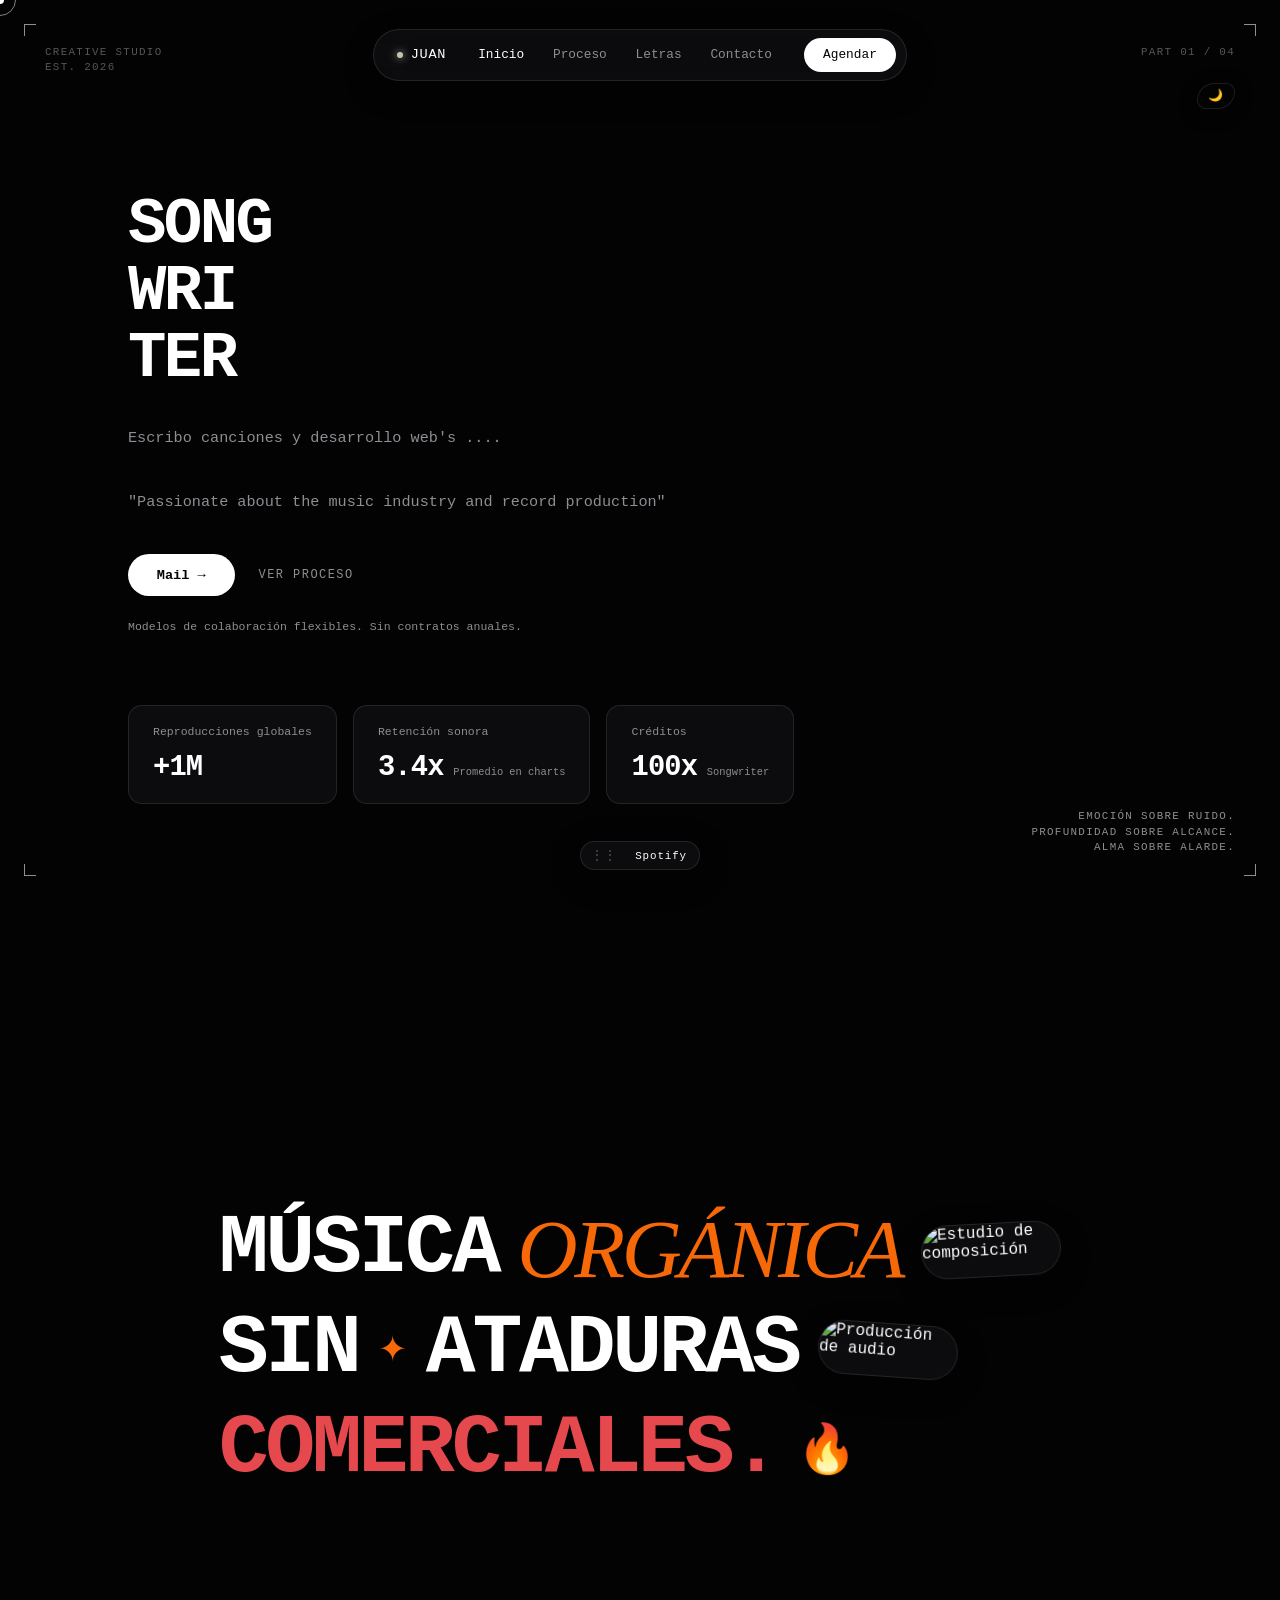
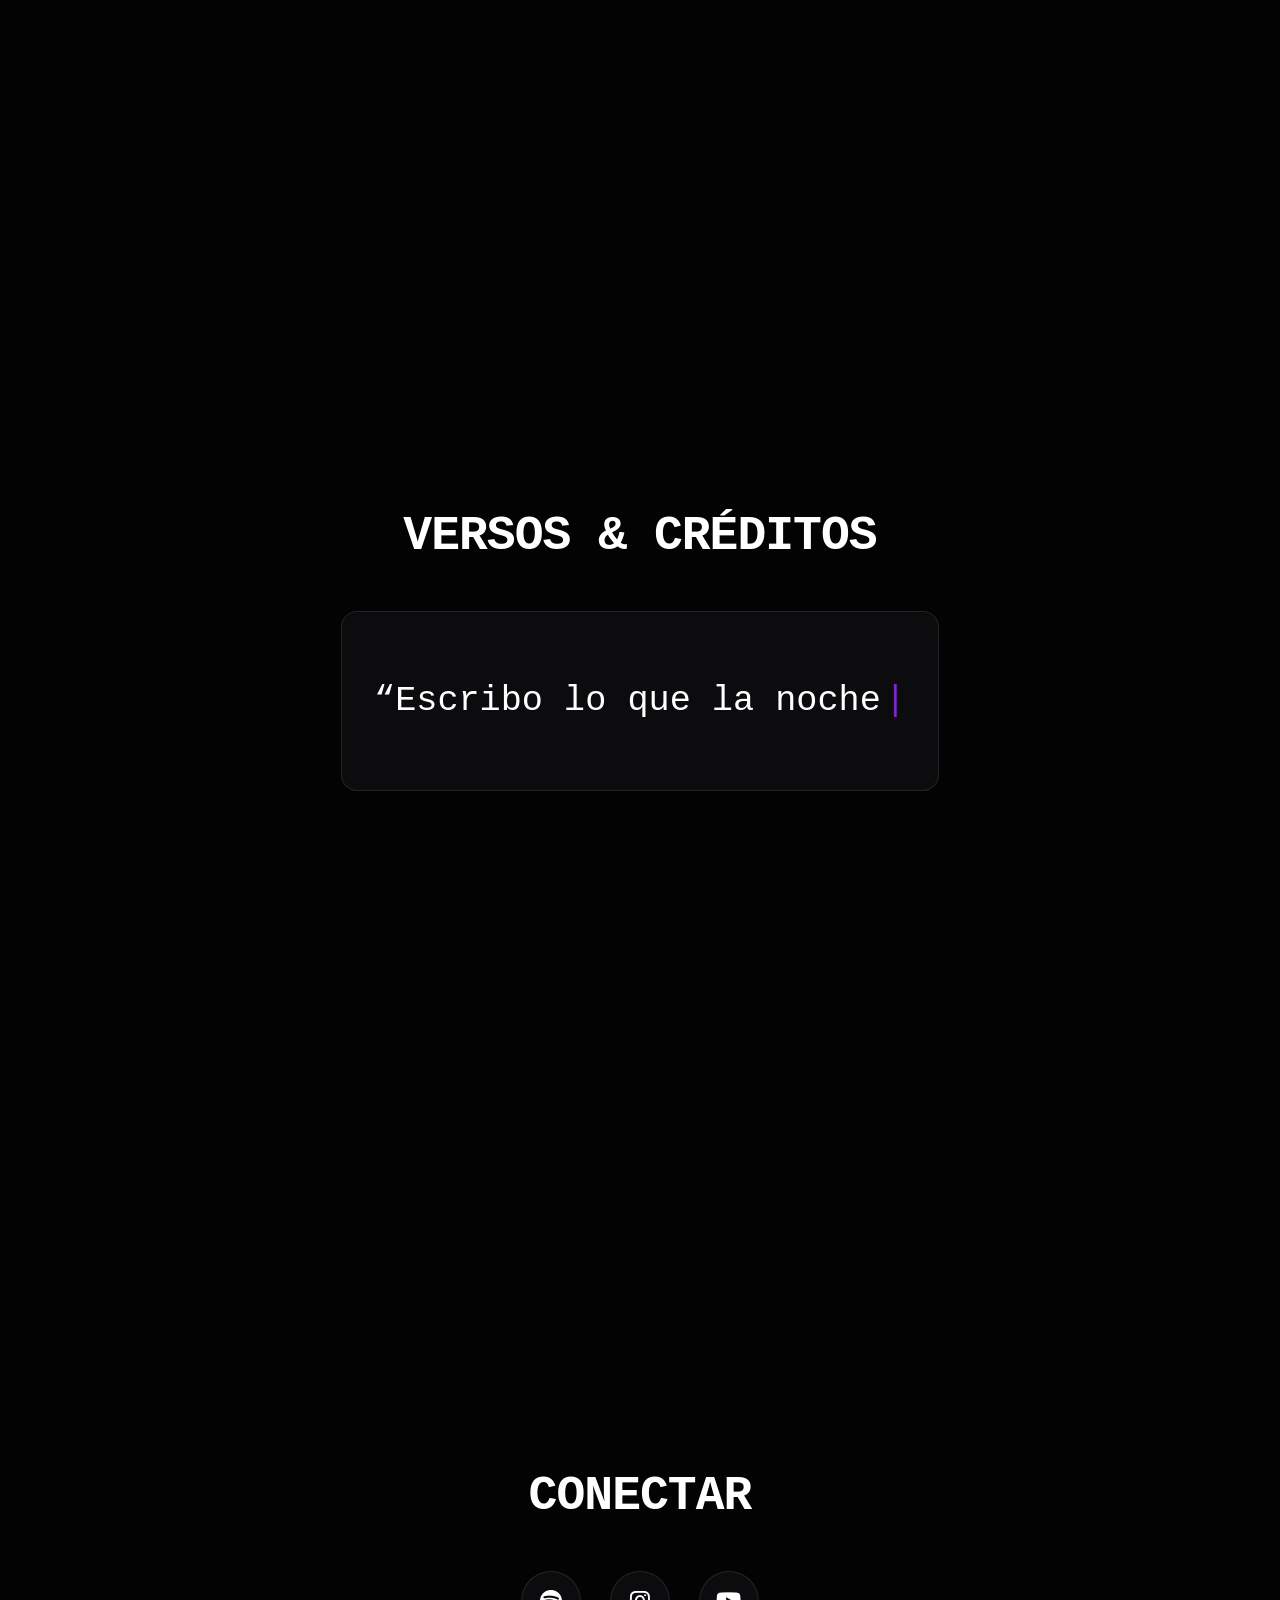
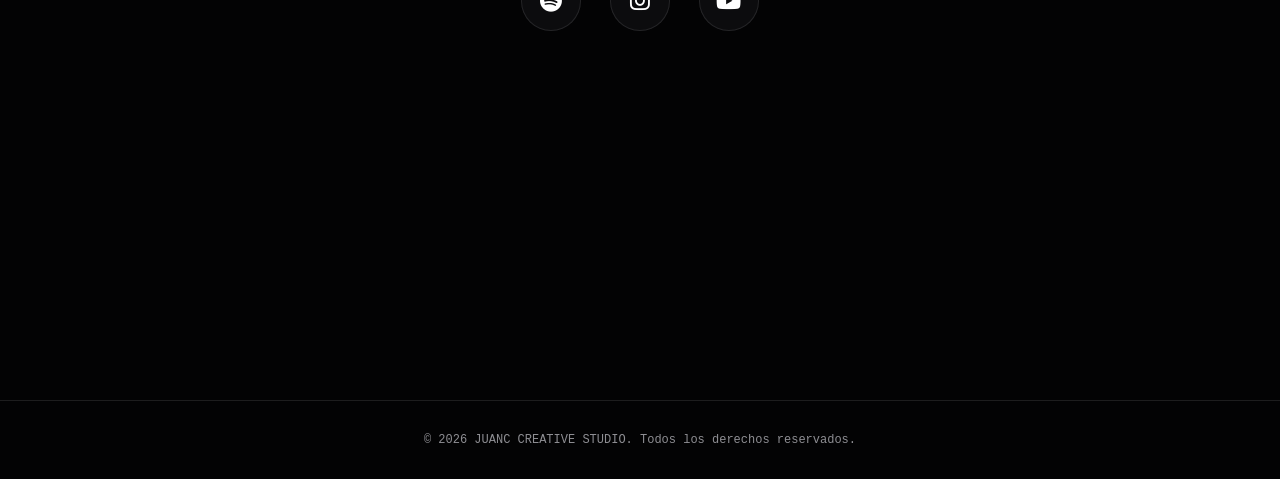
==== index.html @ a3fd4a05 ".." ====
<!DOCTYPE html>
<html lang="es">
<head>
    <meta charset="UTF-8">
    <meta name="viewport" content="width=device-width, initial-scale=1.0">
    <title>Juan | Songwriter Studio</title>
    <!-- CDN Font Awesome 6 -->
    <link rel="stylesheet" href="https://cdnjs.cloudflare.com/ajax/libs/font-awesome/6.5.1/css/all.min.css">
    <link rel="stylesheet" href="styles.css">
</head>
<body class="dark-theme">

    <!-- Background Video Flotante a la Derecha -->
    <div class="video-container">
        <video autoplay loop muted playsinline aria-hidden="true" id="bg-video">
            <source src="https://d8j0ntlcm91z4.cloudfront.net/user_38xzZboKViGWJOttwIXH07lWA1P/hf_20260801_001207_ec20d138-aa45-4b2b-ab8c-bdc71607f240.mp4" type="video/mp4">
        </video>
    </div>

    <!-- Marcos / Esquinas Tácticas UI -->
    <div class="ui-corner corner-top-left"></div>
    <div class="ui-corner corner-top-right"></div>
    <div class="ui-corner corner-bottom-left"></div>
    <div class="ui-corner corner-bottom-right"></div>

    <!-- Microtextos Extremos -->
    <div class="corner-text text-top-left">
        CREATIVE STUDIO<br>
        EST. 2026
    </div>
    <div class="corner-text text-top-right">
        PART 01 / 04
    </div>

    <!-- Cursor Personalizado -->
    <div class="custom-cursor" id="cursor"></div>
    <div class="custom-cursor-follower" id="cursor-follower"></div>

    <!-- Header Floating Navbar (Integra el botón Light/Night integrado discretamente) -->
    <!-- Botón Light/Night Posicionado sin tapar textos -->
    <button id="theme-toggle" class="floating-theme-btn" aria-label="Cambiar tema">
        <span class="theme-icon">🌙</span>
    </button>

    <!-- Header Floating Navbar -->
    <header class="navbar-wrapper">
        <nav class="navbar">
            <a href="#hero" class="nav-brand">
                <span class="status-dot"></span>
                <span class="brand-name">JUAN</span>
            </a>

            <div class="nav-links" id="nav-links">
                <a href="#hero" class="nav-link active">Inicio</a>
                <a href="#proceso" class="nav-link">Proceso</a>
                <a href="#letras" class="nav-link">Letras</a>
                <a href="#contacto" class="nav-link">Contacto</a>
            </div>

            <div class="nav-actions">
                <a href="https://www.instagram.com/@juancc.u" class="btn-primary-pill">Agendar</a>
                
                <button class="hamburger" id="hamburger" aria-label="Abrir Menú">
                    <span></span>
                    <span></span>
                </button>
            </div>
        </nav>
    </header>

    <!-- Audio Ambiente Aleatorio -->
    <audio id="ambient-audio" preload="none"></audio>

    <main class="content-wrapper">
        
        <!-- 1. HERO SECTION (INICIO) -->
        <section id="hero" class="section hero-section">
            <div class="hero-left-content">
                <h1 class="hero-title animate-on-scroll">
                    SONG<br>WRI<br>TER
                </h1>
                
                <p class="hero-subtitle animate-on-scroll">
                    Escribo canciones y desarrollo web's ....
                </p>
                <p class="hero-subtitle animate-on-scroll">
                
                    "Passionate about the music industry and record production"
                </p>

                <div class="hero-cta-group animate-on-scroll">
                    <a href="mailto:juan_nicoc@hotmail.com" class="btn-hero-primary">Mail →</a>
                    <a href="#proceso" class="btn-hero-secondary">VER PROCESO</a>
                </div>

                <span class="hero-footnote">Modelos de colaboración flexibles. Sin contratos anuales.</span>
            </div>

            <!-- Dashboard / Metric Cards -->
            <div class="bottom-metrics-bar animate-on-scroll">
                <div class="metric-card">
                    <span class="metric-label">Reproducciones globales</span>
                    <div class="metric-value-row">
                        <span class="metric-value">+1M</span>
                    </div>
                </div>

                <div class="metric-card">
                    <span class="metric-label">Retención sonora</span>
                    <div class="metric-value-row">
                        <span class="metric-value">3.4x</span>
                        <span class="metric-subtext">Promedio en charts</span>
                    </div>
                </div>

                <div class="metric-card">
                    <span class="metric-label">Créditos </span>
                    <div class="metric-value-row">
                        <span class="metric-value">100x</span>
                        <span class="metric-subtext">Songwriter</span>
                    </div>
                </div>
            </div>
        </section>

       <!-- SECCIÓN PROCESO CREATIVO 3D DE ALTO IMPACTO -->
        <section id="proceso" class="section process-editorial-section">
            <div class="container">
                <div class="editorial-wrapper">
                    
                    <!-- Línea 1 -->
                    <div class="editorial-line animate-on-scroll">
                        <span class="edit-text dark">Música</span>
                        <span class="edit-text italic accent">orgánica</span>
                        <div class="pill-badge img-pill-1">
                            <img src="https://images.unsplash.com/photo-1583738510073-e29e1753036c?q=80&w=1170&auto=format&fit=crop&ixlib=rb-4.1.0&ixid=M3wxMjA3fDB8MHxwaG90by1wYWdlfHx8fGVufDB8fHx8fA%3D%3D" alt="Estudio de composición" />
                        </div>
                    </div>

                    <!-- Línea 2 -->
                    <div class="editorial-line animate-on-scroll">
                        <span class="edit-text dark">sin</span>
                        <span class="edit-icon">✦</span>
                        <span class="edit-text dark">ataduras</span>
                        <div class="pill-badge img-pill-2">
                            <img src="https://images.unsplash.com/photo-1525362081669-2b476bb628c3?q=80&w=687&auto=format&fit=crop&ixlib=rb-4.1.0&ixid=M3wxMjA3fDB8MHxwaG90by1wYWdlfHx8fGVufDB8fHx8fA%3D%3D" alt="Producción de audio" />
                        </div>
                    </div>

                    <!-- Línea 3 -->
                    <div class="editorial-line animate-on-scroll">
                        <span class="edit-text muted">comerciales.</span>
                        <span class="edit-emoji">🔥</span>
                    </div>

                </div>
            </div>
        </section>

        <!-- 3. LETRAS & FRASES -->
        <section id="letras" class="section">
            <div class="container">
                <h2 class="section-title animate-on-scroll">Versos & Créditos</h2>
                <div class="typing-container animate-on-scroll">
                    <span class="typing-text" id="typing-text"></span>
                    <span class="cursor-blink">|</span>
                </div>
            </div>
        </section>

        <!-- 4. CONTACTO Y REDES SOCIALES (FONT AWESOME) -->
        <section id="contacto" class="section">
            <div class="container">
                <h2 class="section-title animate-on-scroll">Conectar</h2>
                <div class="social-links animate-on-scroll">
                    <!-- Spotify -->
                    <a href="https://open.spotify.com/user/juankz24?si=3075899adc7e4e14" target="_blank" rel="noopener" class="social-icon" aria-label="Spotify">
                        <i class="fa-brands fa-spotify"></i>
                    </a>

                    <!-- Instagram -->
                    <a href="https://www.instagram.com/juancc.u/" target="_blank" rel="noopener" class="social-icon" aria-label="Instagram">
                        <i class="fa-brands fa-instagram"></i>
                    </a>

                    <!-- YouTube -->
                    <a href="#" target="_blank" rel="noopener" class="social-icon" aria-label="YouTube">
                        <i class="fa-brands fa-youtube"></i>
                    </a>
                </div>
            </div>
        </section>

        <!-- Widget Flotante de Spotify -->
        <div class="spotify-floating-wrapper" id="spotify-widget">
            <button class="spotify-toggle-btn" id="spotify-toggle" aria-label="Abrir reproductor de Spotify">
                <span class="drag-handle" title="Arrastrar">⋮⋮</span>
                <svg class="spotify-icon" viewBox="0 0 24 24" fill="currentColor">
                    <path d="M12 0C5.373 0 0 5.373 0 12s5.373 12 12 12 12-5.373 12-12S18.627 0 12 0zm5.521 17.34c-.24.359-.66.48-1.021.24-2.82-1.74-6.36-2.101-10.561-1.141-.418.122-.779-.179-.899-.539-.12-.421.18-.78.54-.899 4.56-1.021 8.52-.6 11.64 1.32.42.18.48.66.301 1.019zm1.44-3.3c-.301.42-.841.6-1.262.3-3.239-1.98-8.159-2.58-11.939-1.38-.479.12-1.02-.12-1.14-.6-.12-.48.12-1.021.6-1.141 C9.6 9.9 15 10.561 18.72 12.84c.361.181.54.78.241 1.2zm.12-3.36C15.24 8.4 8.82 8.16 5.16 9.301c-.6.18-.1.2-1.02-.42-.84-.18-.6-.84-.42-1.02.6 4.26-1.32 11.28-1.08 15.6 1.5.42.24.6.84.3 1.2-.24.42-.84.6-1.2.3z"/>
                </svg>
                <span class="spotify-btn-text">Spotify</span>
            </button>

            <div class="spotify-card">
                <div class="spotify-card-header">
                    <!-- <span class="spotify-card-title">MY SELECTION</span> -->
                    <button class="spotify-close-btn" id="spotify-close" aria-label="Minimizar">✕</button>
                </div>
                <iframe 
                    data-testid="embed-iframe" 
                    style="border-radius:12px" 
                    src="https://open.spotify.com/embed/playlist/22cDn8Z4ClfBMBU1RwWfDn?utm_source=generator&si=44ccc80ef14b4570&theme=0" 
                    width="100%" 
                    height="152" 
                    frameBorder="0" 
                    allowfullscreen="" 
                    allow="autoplay; clipboard-write; encrypted-media; fullscreen; picture-in-picture" 
                    loading="lazy">
                </iframe>
            </div>
        </div>

        <!-- Microtexto Extremo Inferior -->
        <div class="corner-text text-bottom-right">
            EMOCIÓN SOBRE RUIDO.<br>
            PROFUNDIDAD SOBRE ALCANCE.<br>
            ALMA SOBRE ALARDE.
        </div>
    </main>

    <footer class="footer">
        <p>© 2026 JUANC CREATIVE STUDIO. Todos los derechos reservados.</p>
    </footer>

    <script src="script.js"></script>
</body>
</html>
---- styles.css ----
/* ==========================================================================
   VARIABLES Y TEMA BASE (DARK / LIGHT)
   ========================================================================== */
@font-face {
    font-family: "Geist Mono:SemiBold";
    font-style: normal;
    font-weight: 600;
    font-display: swap;
    src: url("https://static.figma.com/font/GeistMono_wght__1") format("woff2");
}

:root {
    --bg-color: #030304;
    --text-color: #ffffff;
    --text-muted: #8e8e93;
    --accent-neon: #7928ca;
    --glass-bg: rgba(18, 18, 20, 0.65);
    --glass-border: rgba(255, 255, 255, 0.1);
    --font-custom: "Geist Mono:SemiBold", monospace, sans-serif;
    --transition-speed: 0.35s;
}

body.light-theme {
    --bg-color: #f4f4f6;
    --text-color: #0d0d0e;
    --text-muted: #55555e;
    --accent-neon: #0070f3;
    --glass-bg: rgba(255, 255, 255, 0.75);
    --glass-border: rgba(0, 0, 0, 0.12);
}

* {
    margin: 0;
    padding: 0;
    box-sizing: border-box;
}

html {
    scroll-behavior: smooth;
}

body {
    background-color: var(--bg-color);
    color: var(--text-color);
    font-family: var(--font-custom);
    overflow-x: hidden;
    position: relative;
    transition: background-color var(--transition-speed) ease, color var(--transition-speed) ease;
}

/* ==========================================================================
   DESVANECIMIENTO DEL CONTENIDO AL HACER SCROLL (FADE EFFECT)
   ========================================================================== */
/* ==========================================================================
   1. MÁSCARA DE DESVANECIMIENTO SUPERIOR (EVITA SOLAPAMIENTO CON NAVBAR)
   ========================================================================== */
.content-wrapper {
    position: relative;
    z-index: 10;
    /* Crear una zona muerta transparente bajo el menú (primeros 110px) 
       y desvanecer progresivamente el texto hasta los 180px */
    mask-image: linear-gradient(
        to bottom, 
        transparent 0px, 
        transparent 100px, 
        rgba(0, 0, 0, 0.8) 150px, 
        black 200px
    );
    -webkit-mask-image: linear-gradient(
        to bottom, 
        transparent 0px, 
        transparent 100px, 
        rgba(0, 0, 0, 0.8) 150px, 
        black 200px
    );
}

/* Ajuste del Hero para dar aire inicial respecto a la Navbar */
.hero-section {
    padding-top: 14rem; /* Eleva el margen inicial */
    padding-bottom: 6rem;
}

/* Ajuste de Microtextos táctiles de la esquina para no estorbar el scroll */
.text-top-left, .text-top-right {
    opacity: 0.6;
    transition: opacity 0.3s ease;
}

/* ==========================================================================
   VIDEO BACKGROUND
   ========================================================================== */
.video-container {
    position: fixed;
    top: 0;
    right: 0;
    width: 55vw;
    height: 100vh;
    pointer-events: none;
    z-index: 1;
    overflow: hidden;
    mask-image: linear-gradient(to right, transparent 0%, black 35%);
    -webkit-mask-image: linear-gradient(to right, transparent 0%, black 35%);
    transition: opacity var(--transition-speed);
}

body.light-theme .video-container {
    opacity: 0.25;
}

#bg-video {
    width: 100%;
    height: 100%;
    object-fit: cover;
    opacity: 0.85;
}

/* ==========================================================================
   MARCOS Y ESQUINAS TÁCTICAS UI
   ========================================================================== */
.ui-corner {
    position: fixed;
    width: 12px;
    height: 12px;
    pointer-events: none;
    z-index: 100;
}

.corner-top-left { top: 24px; left: 24px; border-top: 1.5px solid var(--text-muted); border-left: 1.5px solid var(--text-muted); }
.corner-top-right { top: 24px; right: 24px; border-top: 1.5px solid var(--text-muted); border-right: 1.5px solid var(--text-muted); }
.corner-bottom-left { bottom: 24px; left: 24px; border-bottom: 1.5px solid var(--text-muted); border-left: 1.5px solid var(--text-muted); }
.corner-bottom-right { bottom: 24px; right: 24px; border-bottom: 1.5px solid var(--text-muted); border-right: 1.5px solid var(--text-muted); }

.corner-text {
    position: fixed;
    font-size: 0.68rem;
    letter-spacing: 0.12em;
    color: var(--text-muted);
    text-transform: uppercase;
    z-index: 90;
    line-height: 1.4;
    pointer-events: none;
}

.text-top-left { top: 45px; left: 45px; }
.text-top-right { top: 45px; right: 45px; }
.text-bottom-right { bottom: 45px; right: 45px; text-align: right; }

/* ==========================================================================
   CURSOR PERSONALIZADO
   ========================================================================== */
.custom-cursor {
    width: 8px;
    height: 8px;
    background: var(--text-color);
    border-radius: 50%;
    position: fixed;
    top: 0; left: 0;
    pointer-events: none;
    z-index: 9999;
    transform: translate(-50%, -50%);
}

.custom-cursor-follower {
    width: 32px;
    height: 32px;
    border: 1px solid var(--text-color);
    opacity: 0.5;
    border-radius: 50%;
    position: fixed;
    top: 0; left: 0;
    pointer-events: none;
    z-index: 9998;
    transform: translate(-50%, -50%);
    transition: transform 0.1s ease-out;
}

/* ==========================================================================
   NAVBAR & DISCRETO BOTÓN LIGHT/NIGHT
   ========================================================================== */
.navbar-wrapper {
    position: fixed;
    top: 1.8rem;
    left: 0;
    width: 100%;
    display: flex;
    justify-content: center;
    z-index: 1000;
}

.navbar {
    display: flex;
    align-items: center;
    gap: 2rem;
    padding: 0.5rem 0.6rem 0.5rem 1.4rem;
    background: var(--glass-bg);
    backdrop-filter: blur(20px);
    -webkit-backdrop-filter: blur(20px);
    border: 1px solid var(--glass-border);
    border-radius: 100px;
    box-shadow: 0 10px 30px rgba(0, 0, 0, 0.25);
}

.nav-brand {
    display: flex;
    align-items: center;
    gap: 0.5rem;
    text-decoration: none;
    color: var(--text-color);
    font-size: 0.85rem;
    letter-spacing: 0.05em;
}

.status-dot {
    width: 6px;
    height: 6px;
    background-color: #c6c3b2;
    border-radius: 50%;
    box-shadow: 0 0 8px #c6c3b2;
}

.nav-links {
    display: flex;
    gap: 1.8rem;
}

.nav-link {
    color: var(--text-muted);
    text-decoration: none;
    font-size: 0.8rem;
    transition: color 0.3s ease;
}

.nav-link:hover, .nav-link.active {
    color: var(--text-color);
}

.nav-actions {
    display: flex;
    align-items: center;
    gap: 0.8rem;
}

/* Botón Light/Night minimalista en la Navbar */
/* ==========================================================================
   BOTÓN LIGHT/NIGHT ELEGANTE, DISCRETO Y POSICIONADO
   ========================================================================== */
.floating-theme-btn {
    position: fixed;
    top: 5.2rem; /* Se ubica holgadamente por debajo de los textos táctiles superiores */
    right: 2.8rem;
    z-index: 1001;
    display: inline-flex;
    align-items: center;
    gap: 8px;
    padding: 6px 10px;
    background: #030304;
    border: 1px solid var(--glass-border);
    backdrop-filter: blur(20px);
    -webkit-backdrop-filter: blur(20px);
    border-radius: 100px 50px;
    color: var(--text-muted);
    font-family: var(--font-custom);
    font-size: 0.68rem;
    letter-spacing: 0.1em;
    text-transform: uppercase;
    cursor: pointer;
    box-shadow: 0 4px 20px rgba(0, 0, 0, 0.25);
    transition: all 0.35s cubic-bezier(0.16, 1, 0.3, 1);
    user-select: none;
}

.floating-theme-btn .theme-icon {
    font-size: 0.75rem;
    line-height: 1;
    transition: transform 0.4s ease;
}

.floating-theme-btn .theme-label {
    font-weight: 600;
    opacity: 0.85;
}

.floating-theme-btn:hover {
    color: var(--text-color);
    border-color: rgba(9, 9, 9, 0.3);
    box-shadow: 0 8px 25px rgba(0, 0, 0, 0.4), 0 0 15px rgba(0, 0, 0, 0.05);
    transform: translateY(-2px);
}

.floating-theme-btn:hover .theme-icon {
    transform: rotate(15deg) scale(1.1);
}

/* Adaptación para Tema Claro */
body.light-theme .floating-theme-btn {
    box-shadow: 0 4px 20px rgba(0, 0, 0, 0.08);
}

body.light-theme .floating-theme-btn:hover {
    border-color: rgba(0, 0, 0, 0.25);
    box-shadow: 0 8px 25px rgba(0, 0, 0, 0.12);
}

/* Ajuste Responsivo */
@media (max-width: 992px) {
    .floating-theme-btn {
        top: 4.8rem;
        right: 1.5rem;
        padding: 5px 10px;
    }
}

/* Ajuste Responsive para pantallas pequeñas */
@media (max-width: 992px) {
    .floating-theme-btn {
        top: 1.5rem;
        right: 1.5rem;
    }
}

.btn-primary-pill {
    background-color: var(--text-color);
    color: var(--bg-color);
    text-decoration: none;
    padding: 0.6rem 1.2rem;
    border-radius: 100px;
    font-size: 0.8rem;
    transition: transform 0.2s ease, opacity 0.2s ease;
}

.btn-primary-pill:hover {
    opacity: 0.9;
    transform: translateY(-1px);
}

.hamburger {
    display: none;
    flex-direction: column;
    gap: 5px;
    background: none;
    border: none;
    cursor: pointer;
}

.hamburger span {
    width: 20px;
    height: 2px;
    background-color: var(--text-color);
}

/* ==========================================================================
   SECCIONES GENERALES
   ========================================================================== */
.container {
    max-width: 1000px;
    margin: 0 auto;
    padding: 0 2rem;
}

.section {
    min-height: 100vh;
    padding: 8rem 0;
    display: flex;
    flex-direction: column;
    justify-content: center;
    position: relative;
}

.section-title {
    font-size: clamp(2rem, 4vw, 3rem);
    text-transform: uppercase;
    margin-bottom: 3rem;
    text-align: center;
    letter-spacing: -0.02em;
}

/* ==========================================================================
   HERO SECTION
   ========================================================================== */
.hero-section {
    padding: 12rem 4rem 6rem 8rem;
    justify-content: space-between;
}

.hero-left-content {
    max-width: 620px;
}

.hero-title {
    font-size: clamp(2.8rem, 5vw, 4.5rem);
    line-height: 1.05;
    font-weight: 600;
    letter-spacing: -0.04em;
    margin-bottom: 2rem;
    text-transform: uppercase;
}

.hero-subtitle {
    font-size: 0.95rem;
    color: var(--text-muted);
    line-height: 1.6;
    margin-bottom: 2.5rem;
}

.hero-cta-group {
    display: flex;
    align-items: center;
    gap: 1.5rem;
    margin-bottom: 1.5rem;
}

.btn-hero-primary {
    background: var(--text-color);
    color: var(--bg-color);
    padding: 0.85rem 1.8rem;
    border-radius: 100px;
    text-decoration: none;
    font-size: 0.85rem;
    font-weight: 600;
    transition: all 0.3s ease;
}

.btn-hero-secondary {
    color: var(--text-muted);
    text-decoration: none;
    font-size: 0.75rem;
    letter-spacing: 0.12em;
    transition: color 0.3s ease;
}

.btn-hero-secondary:hover { color: var(--text-color); }

.hero-footnote {
    display: block;
    font-size: 0.72rem;
    color: var(--text-muted);
}

.bottom-metrics-bar {
    display: flex;
    gap: 1rem;
    margin-top: 3rem;
}

.metric-card {
    background: var(--glass-bg);
    border: 1px solid var(--glass-border);
    backdrop-filter: blur(12px);
    border-radius: 14px;
    padding: 1.2rem 1.5rem;
    min-width: 180px;
    display: flex;
    flex-direction: column;
    justify-content: space-between;
    gap: 0.8rem;
}

.metric-label { font-size: 0.72rem; color: var(--text-muted); }
.metric-value { font-size: 1.8rem; font-weight: 600; letter-spacing: -0.03em; }
.metric-subtext { font-size: 0.65rem; color: var(--text-muted); }

    /* ==========================================================================
   SECCIÓN PROCESO CREATIVO - ESTILO EDITORIAL / TIPOGRÁFICO ASIMÉTRICO
   ========================================================================== */
.process-editorial-section {
    padding: 10rem 0;
    overflow: hidden;
}

.editorial-wrapper {
    display: flex;
    flex-direction: column;
    align-items: flex-start;
    gap: 0.8rem;
    max-width: 900px;
    margin: 0 auto;
    position: relative;
}

.editorial-line {
    display: flex;
    align-items: center;
    gap: 1.2rem;
    flex-wrap: wrap;
    position: relative;
}

/* Tipografías de Gran Impacto */
.edit-text {
    font-size: clamp(3rem, 6.5vw, 5.5rem);
    font-weight: 700;
    line-height: 1.05;
    letter-spacing: -0.04em;
    text-transform: uppercase;
    transition: color 0.3s ease;
}

.edit-text.dark {
    color: var(--text-color);
}

.edit-text.muted {
    color: #e5484d; /* Tono cálido de impacto similar al de la imagen */
}

.edit-text.italic {
    font-family: serif;
    font-style: italic;
    font-weight: 400;
    color: #f76808; /* Acento cálido anaranjado */
}

.edit-icon {
    font-size: 2.2rem;
    color: #f76808;
    animation: pulse-glow 2s infinite ease-in-out;
}

.edit-emoji {
    font-size: 3rem;
    display: inline-flex;
    vertical-align: middle;
}

/* Pastillas de Imágenes Flotantes Redondeadas (Pills) */
.pill-badge {
    display: inline-flex;
    align-items: center;
    justify-content: center;
    width: 140px;
    height: 54px;
    border-radius: 100px;
    overflow: hidden;
    border: 1.5px solid var(--glass-border);
    box-shadow: 0 10px 30px rgba(0, 0, 0, 0.3);
    background: var(--glass-bg);
    backdrop-filter: blur(10px);
    vertical-align: middle;
    transform: rotate(-3deg);
    transition: transform 0.4s cubic-bezier(0.16, 1, 0.3, 1);
}

.pill-badge:hover {
    transform: rotate(0deg) scale(1.08);
    border-color: var(--text-color);
}

.pill-badge img {
    width: 100%;
    height: 100%;
    object-fit: cover;
}

.img-pill-2 {
    transform: rotate(4deg);
}

@keyframes pulse-glow {
    0%, 100% { opacity: 0.8; transform: scale(1); }
    50% { opacity: 1; transform: scale(1.15); }
}

/* Ajuste Responsivo para Móviles */
@media (max-width: 768px) {
    .editorial-line {
        gap: 0.6rem;
    }
    .pill-badge {
        width: 100px;
        height: 40px;
    }
}


/* ==========================================================================
   LETRAS & TYPING
   ========================================================================== */
.typing-container {
    min-height: 180px;
    display: flex;
    align-items: center;
    justify-content: center;
    font-size: clamp(1.2rem, 3vw, 2.2rem);
    text-align: center;
    padding: 2rem;
    border: 1px solid var(--glass-border);
    background: var(--glass-bg);
    border-radius: 16px;
}

.cursor-blink {
    animation: blink 0.8s infinite;
    color: var(--accent-neon);
    margin-left: 4px;
}

@keyframes blink { 0%, 100% { opacity: 1; } 50% { opacity: 0; } }

/* ==========================================================================
   CONTACTO Y REDES SOCIALES (FONT AWESOME)
   ========================================================================== */
.social-links {
    display: flex;
    justify-content: center;
    gap: 1.8rem;
}

.social-icon {
    width: 60px;
    height: 60px;
    display: inline-flex;
    align-items: center;
    justify-content: center;
    border-radius: 50%;
    background: var(--glass-bg);
    border: 1px solid var(--glass-border);
    color: var(--text-color);
    text-decoration: none;
    font-size: 1.4rem; /* Tamaño optimizado para iconos Font Awesome */
    transition: transform 0.3s cubic-bezier(0.175, 0.885, 0.32, 1.275), border-color 0.3s ease, box-shadow 0.3s ease;
}

.social-icon:hover {
    transform: translateY(-6px) scale(1.1);
    border-color: var(--text-color);
    box-shadow: 0 10px 20px rgba(0, 0, 0, 0.3);
}

/* FOOTER */
.footer {
    padding: 2rem;
    text-align: center;
    font-size: 0.75rem;
    color: var(--text-muted);
    border-top: 1px solid var(--glass-border);
}

/* ANIMACIONES DE APARICIÓN */
.animate-on-scroll {
    opacity: 0;
    transform: translateY(30px);
    transition: opacity 0.8s ease, transform 0.8s ease;
}

.animate-on-scroll.is-visible {
    opacity: 1;
    transform: translateY(0);
}

/* ==========================================================================
   WIDGET FLOTANTE DE SPOTIFY (ARRASTRABLE)
   ========================================================================== */
.spotify-floating-wrapper {
    position: fixed;
    bottom: 30px;
    right: calc(50% - 60px);
    z-index: 1000;
    display: flex;
    flex-direction: column;
    align-items: flex-start;
    touch-action: none;
}

.spotify-toggle-btn {
    display: flex;
    align-items: center;
    gap: 8px;
    background: var(--glass-bg);
    border: 1px solid var(--glass-border);
    backdrop-filter: blur(16px);
    -webkit-backdrop-filter: blur(16px);
    color: var(--text-color);
    padding: 6px 12px 6px 10px;
    border-radius: 100px;
    cursor: grab;
    font-family: var(--font-custom);
    font-size: 0.68rem;
    letter-spacing: 0.08em;
    transition: border-color 0.3s ease, background 0.3s ease;
    box-shadow: 0 8px 32px rgba(0, 0, 0, 0.3);
    user-select: none;
}

.spotify-toggle-btn:active { cursor: grabbing; }

.drag-handle {
    color: var(--text-muted);
    font-size: 0.75rem;
    margin-right: 2px;
    opacity: 0.6;
}

.spotify-card {
    position: absolute;
    bottom: 45px;
    left: 0;
    width: 320px;
    background: var(--glass-bg);
    border: 1px solid var(--glass-border);
    backdrop-filter: blur(20px);
    -webkit-backdrop-filter: blur(20px);
    border-radius: 16px;
    padding: 12px;
    box-shadow: 0 20px 40px rgba(0, 0, 0, 0.5);
    opacity: 0;
    visibility: hidden;
    transform: translateY(15px) scale(0.95);
    transition: all 0.35s cubic-bezier(0.16, 1, 0.3, 1);
    pointer-events: none;
}

.spotify-floating-wrapper.is-open .spotify-card {
    opacity: 1;
    visibility: visible;
    transform: translateY(0) scale(1);
    pointer-events: all;
}

.spotify-floating-wrapper.is-open .spotify-toggle-btn {
    opacity: 0;
    pointer-events: none;
}

/* RESPONSIVE */
@media (max-width: 992px) {
    .custom-cursor, .custom-cursor-follower { display: none; }
    .corner-text { display: none; }
    
    .hero-section { padding: 9rem 2rem 4rem 2rem; }

    .video-container {
        width: 100vw;
        opacity: 0.25;
        mask-image: none;
    }

    .process-3d-grid {
        grid-template-columns: 1fr;
    }

    .hamburger { display: flex; }

    .nav-links {
        position: fixed;
        top: 80px;
        right: -100%;
        width: calc(100vw - 3rem);
        background: var(--glass-bg);
        backdrop-filter: blur(20px);
        border: 1px solid var(--glass-border);
        border-radius: 20px;
        padding: 2rem;
        flex-direction: column;
        align-items: center;
        gap: 1.5rem;
        transition: right 0.4s cubic-bezier(0.16, 1, 0.3, 1);
    }

    .nav-links.active { right: 1.5rem; }

    .bottom-metrics-bar { flex-wrap: wrap; }
    .metric-card { width: 100%; }
}

/* ==========================================================================
   CORRECCIÓN DE MENÚ DESPLEGABLE EN MÓVILES
   ========================================================================== */
/* ==========================================================================
   CORRECCIÓN DE MENÚ DESPLEGABLE EN MÓVILES
   ========================================================================== */
@media (max-width: 768px) {

    /* 1. Ocultar el menú desplegable en móvil por defecto */
    .nav-links, 
    .nav-menu,
    nav ul {
        display: none; /* Inicia oculto */
        position: fixed;
        top: 0;
        left: 0;
        width: 100vw;
        height: 100vh;
        background: rgba(10, 10, 10, 0.95); /* Fondo oscuro elegante */
        backdrop-filter: blur(25px);
        -webkit-backdrop-filter: blur(25px);
        flex-direction: column;
        justify-content: center;
        align-items: center;
        gap: 2rem;
        z-index: 999;
        opacity: 0;
        pointer-events: none;
        transition: opacity 0.3s ease;
    }

    /* 2. Estado Activo (Cuando el usuario presiona el botón hamburguesa) */
    .nav-links.active,
    .nav-menu.active,
    nav ul.active {
        display: flex !important;
        opacity: 1;
        pointer-events: all;
    }

    /* Estilo de los links dentro del menú abierto */
    .nav-links a, 
    .nav-menu a,
    nav ul a {
        font-size: 1.5rem;
        font-weight: 600;
        letter-spacing: -0.02em;
        color: #ffffff !important;
    }

    /* Ajuste de posición del botón de modo claro/oscuro para que no se choque */
    .floating-theme-btn {
        top: 1.2rem;
        right: 1rem;
        z-index: 1002; /* Siempre encima del header */
    }
}
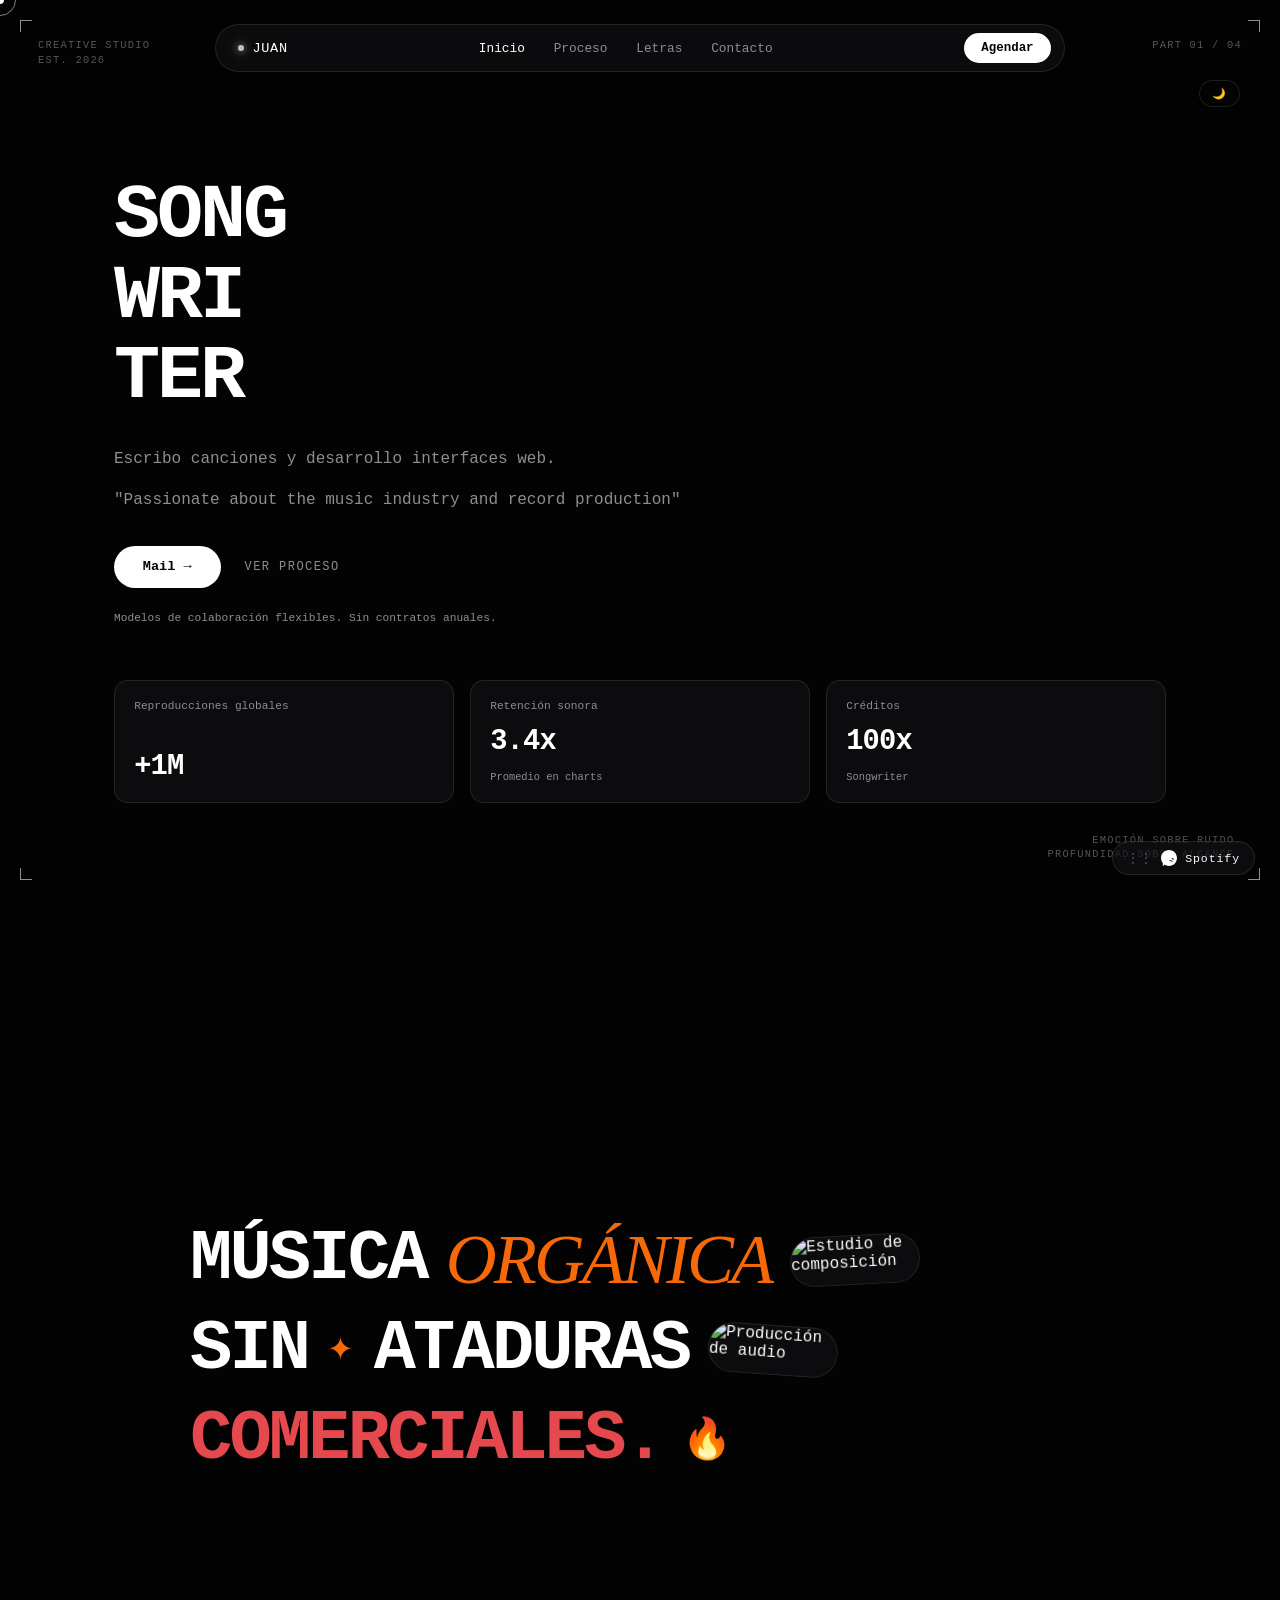
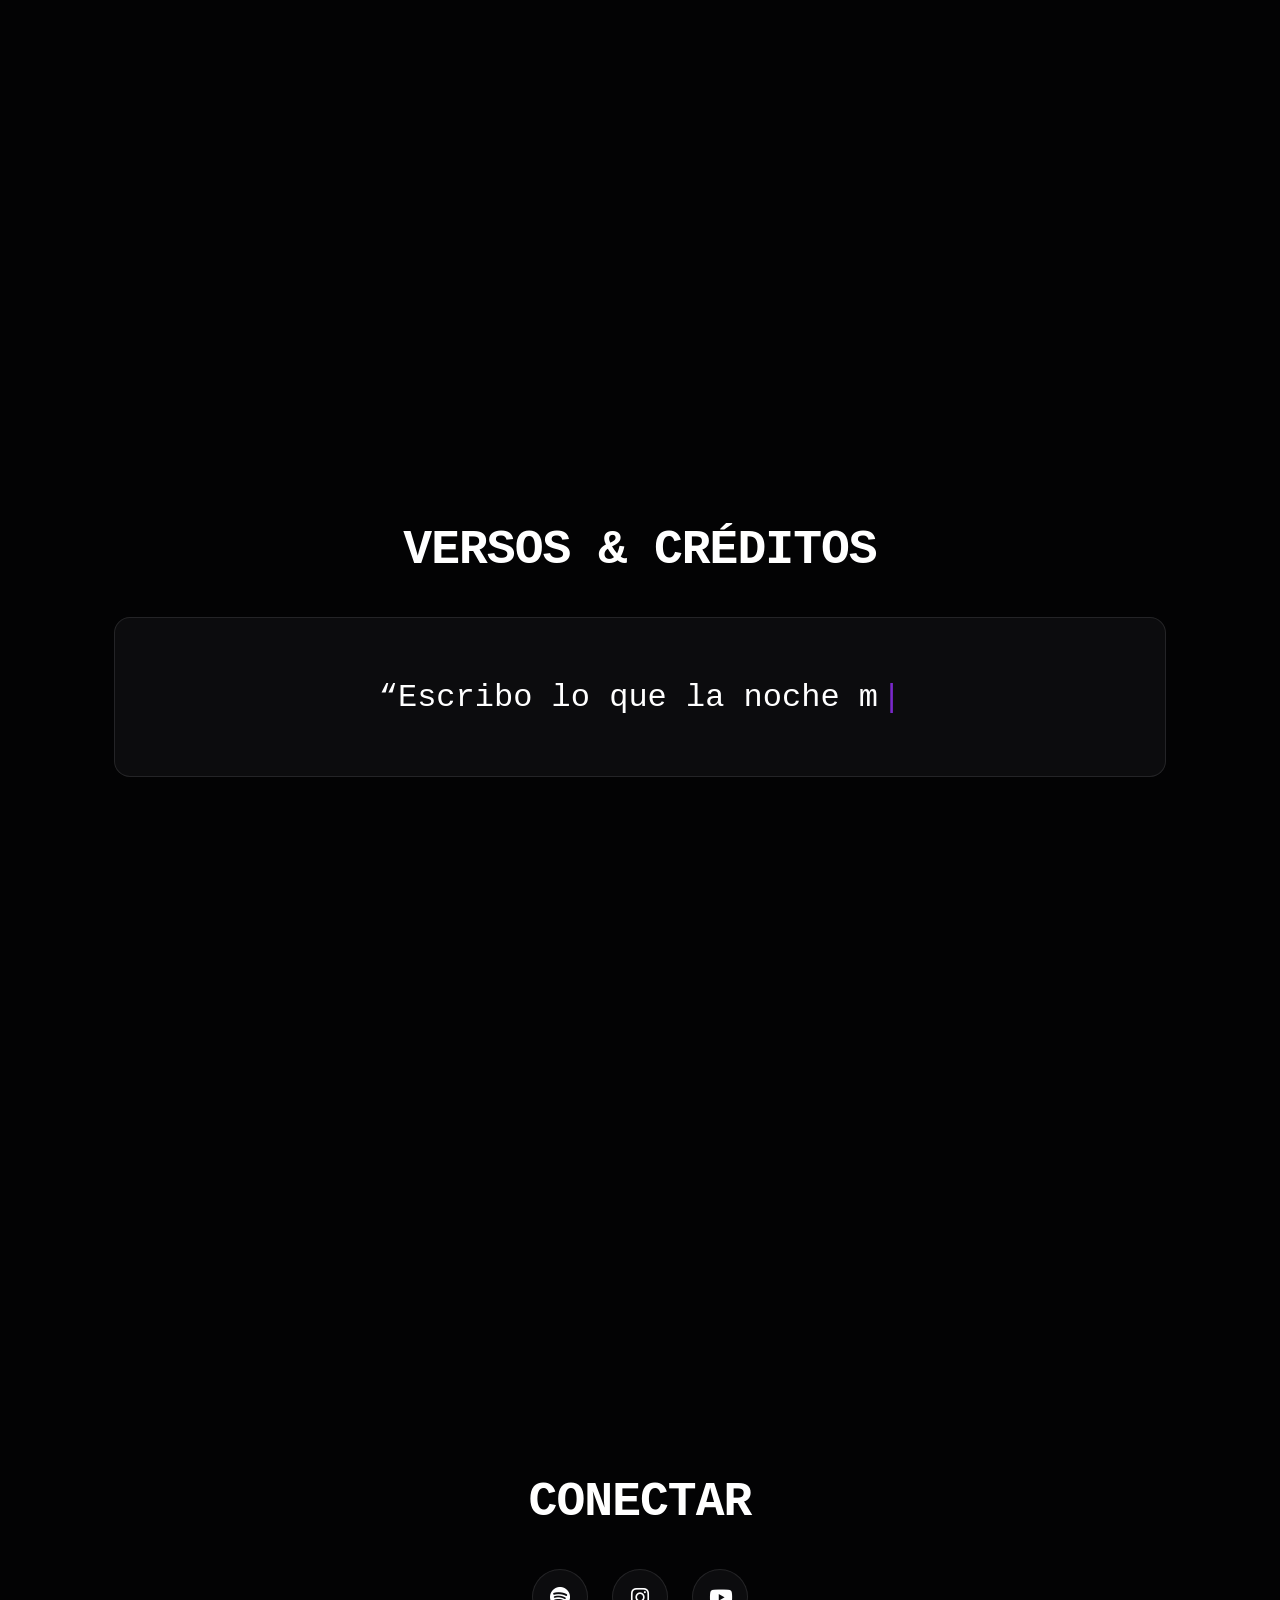
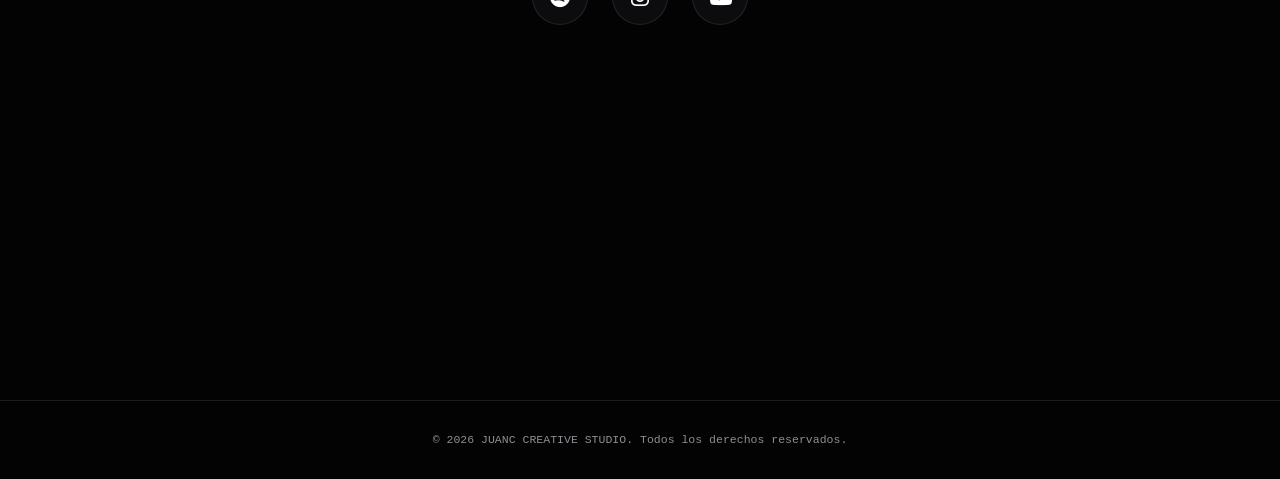
==== commit 325993ff: "V2" ====
--- a/index.html
+++ b/index.html
@@ -4,40 +4,34 @@
     <meta charset="UTF-8">
     <meta name="viewport" content="width=device-width, initial-scale=1.0">
     <title>Juan | Songwriter Studio</title>
-    <!-- CDN Font Awesome 6 -->
+    <!-- Font Awesome 6 CDN -->
     <link rel="stylesheet" href="https://cdnjs.cloudflare.com/ajax/libs/font-awesome/6.5.1/css/all.min.css">
     <link rel="stylesheet" href="styles.css">
 </head>
 <body class="dark-theme">
 
-    <!-- Background Video Flotante a la Derecha -->
+    <!-- Background Video Flotante -->
     <div class="video-container">
         <video autoplay loop muted playsinline aria-hidden="true" id="bg-video">
             <source src="https://d8j0ntlcm91z4.cloudfront.net/user_38xzZboKViGWJOttwIXH07lWA1P/hf_20260801_001207_ec20d138-aa45-4b2b-ab8c-bdc71607f240.mp4" type="video/mp4">
         </video>
     </div>
 
-    <!-- Marcos / Esquinas Tácticas UI -->
+    <!-- UI Corners -->
     <div class="ui-corner corner-top-left"></div>
     <div class="ui-corner corner-top-right"></div>
     <div class="ui-corner corner-bottom-left"></div>
     <div class="ui-corner corner-bottom-right"></div>
 
-    <!-- Microtextos Extremos -->
-    <div class="corner-text text-top-left">
-        CREATIVE STUDIO<br>
-        EST. 2026
-    </div>
-    <div class="corner-text text-top-right">
-        PART 01 / 04
-    </div>
+    <!-- Microtextos UI -->
+    <div class="corner-text text-top-left">CREATIVE STUDIO<br>EST. 2026</div>
+    <div class="corner-text text-top-right">PART 01 / 04</div>
 
     <!-- Cursor Personalizado -->
     <div class="custom-cursor" id="cursor"></div>
     <div class="custom-cursor-follower" id="cursor-follower"></div>
 
-    <!-- Header Floating Navbar (Integra el botón Light/Night integrado discretamente) -->
-    <!-- Botón Light/Night Posicionado sin tapar textos -->
+    <!-- Botón Light/Night -->
     <button id="theme-toggle" class="floating-theme-btn" aria-label="Cambiar tema">
         <span class="theme-icon">🌙</span>
     </button>
@@ -58,64 +52,49 @@
             </div>
 
             <div class="nav-actions">
-                <a href="https://www.instagram.com/@juancc.u" class="btn-primary-pill">Agendar</a>
+                <a href="https://www.instagram.com/juancc.u/" target="_blank" rel="noopener" class="btn-primary-pill">Agendar</a>
                 
                 <button class="hamburger" id="hamburger" aria-label="Abrir Menú">
                     <span></span>
                     <span></span>
+                    <span></span>
                 </button>
             </div>
         </nav>
     </header>
 
-    <!-- Audio Ambiente Aleatorio -->
-    <audio id="ambient-audio" preload="none"></audio>
-
     <main class="content-wrapper">
         
-        <!-- 1. HERO SECTION (INICIO) -->
+        <!-- 1. HERO SECTION -->
         <section id="hero" class="section hero-section">
-            <div class="hero-left-content">
-                <h1 class="hero-title animate-on-scroll">
-                    SONG<br>WRI<br>TER
-                </h1>
-                
-                <p class="hero-subtitle animate-on-scroll">
-                    Escribo canciones y desarrollo web's ....
-                </p>
-                <p class="hero-subtitle animate-on-scroll">
-                
-                    "Passionate about the music industry and record production"
-                </p>
-
-                <div class="hero-cta-group animate-on-scroll">
-                    <a href="mailto:juan_nicoc@hotmail.com" class="btn-hero-primary">Mail →</a>
-                    <a href="#proceso" class="btn-hero-secondary">VER PROCESO</a>
-                </div>
-
-                <span class="hero-footnote">Modelos de colaboración flexibles. Sin contratos anuales.</span>
-            </div>
-
-            <!-- Dashboard / Metric Cards -->
-            <div class="bottom-metrics-bar animate-on-scroll">
-                <div class="metric-card">
-                    <span class="metric-label">Reproducciones globales</span>
-                    <div class="metric-value-row">
+            <div class="container">
+                <div class="hero-left-content">
+                    <h1 class="hero-title animate-on-scroll">SONG<br>WRI<br>TER</h1>
+                    <p class="hero-subtitle animate-on-scroll">Escribo canciones y desarrollo interfaces web.</p>
+                    <p class="hero-subtitle animate-on-scroll">"Passionate about the music industry and record production"</p>
+
+                    <div class="hero-cta-group animate-on-scroll">
+                        <a href="mailto:juan_nicoc@hotmail.com" class="btn-hero-primary">Mail →</a>
+                        <a href="#proceso" class="btn-hero-secondary">VER PROCESO</a>
+                    </div>
+
+                    <span class="hero-footnote">Modelos de colaboración flexibles. Sin contratos anuales.</span>
+                </div>
+
+                <div class="bottom-metrics-bar animate-on-scroll">
+                    <div class="metric-card">
+                        <span class="metric-label">Reproducciones globales</span>
                         <span class="metric-value">+1M</span>
                     </div>
-                </div>
-
-                <div class="metric-card">
-                    <span class="metric-label">Retención sonora</span>
-                    <div class="metric-value-row">
+
+                    <div class="metric-card">
+                        <span class="metric-label">Retención sonora</span>
                         <span class="metric-value">3.4x</span>
                         <span class="metric-subtext">Promedio en charts</span>
                     </div>
-                </div>
-
-                <div class="metric-card">
-                    <span class="metric-label">Créditos </span>
-                    <div class="metric-value-row">
+
+                    <div class="metric-card">
+                        <span class="metric-label">Créditos</span>
                         <span class="metric-value">100x</span>
                         <span class="metric-subtext">Songwriter</span>
                     </div>
@@ -123,36 +102,31 @@
             </div>
         </section>
 
-       <!-- SECCIÓN PROCESO CREATIVO 3D DE ALTO IMPACTO -->
+        <!-- 2. PROCESO CREATIVO -->
         <section id="proceso" class="section process-editorial-section">
             <div class="container">
                 <div class="editorial-wrapper">
-                    
-                    <!-- Línea 1 -->
                     <div class="editorial-line animate-on-scroll">
                         <span class="edit-text dark">Música</span>
-                        <span class="edit-text italic accent">orgánica</span>
+                        <span class="edit-text italic">orgánica</span>
                         <div class="pill-badge img-pill-1">
-                            <img src="https://images.unsplash.com/photo-1583738510073-e29e1753036c?q=80&w=1170&auto=format&fit=crop&ixlib=rb-4.1.0&ixid=M3wxMjA3fDB8MHxwaG90by1wYWdlfHx8fGVufDB8fHx8fA%3D%3D" alt="Estudio de composición" />
+                            <img src="https://images.unsplash.com/photo-1583738510073-e29e1753036c?q=80&w=1170&auto=format&fit=crop" alt="Estudio de composición" />
                         </div>
                     </div>
 
-                    <!-- Línea 2 -->
                     <div class="editorial-line animate-on-scroll">
                         <span class="edit-text dark">sin</span>
                         <span class="edit-icon">✦</span>
                         <span class="edit-text dark">ataduras</span>
                         <div class="pill-badge img-pill-2">
-                            <img src="https://images.unsplash.com/photo-1525362081669-2b476bb628c3?q=80&w=687&auto=format&fit=crop&ixlib=rb-4.1.0&ixid=M3wxMjA3fDB8MHxwaG90by1wYWdlfHx8fGVufDB8fHx8fA%3D%3D" alt="Producción de audio" />
+                            <img src="https://images.unsplash.com/photo-1525362081669-2b476bb628c3?q=80&w=687&auto=format&fit=crop" alt="Producción de audio" />
                         </div>
                     </div>
 
-                    <!-- Línea 3 -->
                     <div class="editorial-line animate-on-scroll">
                         <span class="edit-text muted">comerciales.</span>
                         <span class="edit-emoji">🔥</span>
                     </div>
-
                 </div>
             </div>
         </section>
@@ -168,22 +142,17 @@
             </div>
         </section>
 
-        <!-- 4. CONTACTO Y REDES SOCIALES (FONT AWESOME) -->
+        <!-- 4. CONTACTO -->
         <section id="contacto" class="section">
             <div class="container">
                 <h2 class="section-title animate-on-scroll">Conectar</h2>
                 <div class="social-links animate-on-scroll">
-                    <!-- Spotify -->
                     <a href="https://open.spotify.com/user/juankz24?si=3075899adc7e4e14" target="_blank" rel="noopener" class="social-icon" aria-label="Spotify">
                         <i class="fa-brands fa-spotify"></i>
                     </a>
-
-                    <!-- Instagram -->
                     <a href="https://www.instagram.com/juancc.u/" target="_blank" rel="noopener" class="social-icon" aria-label="Instagram">
                         <i class="fa-brands fa-instagram"></i>
                     </a>
-
-                    <!-- YouTube -->
                     <a href="#" target="_blank" rel="noopener" class="social-icon" aria-label="YouTube">
                         <i class="fa-brands fa-youtube"></i>
                     </a>
@@ -194,20 +163,18 @@
         <!-- Widget Flotante de Spotify -->
         <div class="spotify-floating-wrapper" id="spotify-widget">
             <button class="spotify-toggle-btn" id="spotify-toggle" aria-label="Abrir reproductor de Spotify">
-                <span class="drag-handle" title="Arrastrar">⋮⋮</span>
+                <span class="drag-handle">⋮⋮</span>
                 <svg class="spotify-icon" viewBox="0 0 24 24" fill="currentColor">
                     <path d="M12 0C5.373 0 0 5.373 0 12s5.373 12 12 12 12-5.373 12-12S18.627 0 12 0zm5.521 17.34c-.24.359-.66.48-1.021.24-2.82-1.74-6.36-2.101-10.561-1.141-.418.122-.779-.179-.899-.539-.12-.421.18-.78.54-.899 4.56-1.021 8.52-.6 11.64 1.32.42.18.48.66.301 1.019zm1.44-3.3c-.301.42-.841.6-1.262.3-3.239-1.98-8.159-2.58-11.939-1.38-.479.12-1.02-.12-1.14-.6-.12-.48.12-1.021.6-1.141 C9.6 9.9 15 10.561 18.72 12.84c.361.181.54.78.241 1.2zm.12-3.36C15.24 8.4 8.82 8.16 5.16 9.301c-.6.18-.1.2-1.02-.42-.84-.18-.6-.84-.42-1.02.6 4.26-1.32 11.28-1.08 15.6 1.5.42.24.6.84.3 1.2-.24.42-.84.6-1.2.3z"/>
                 </svg>
-                <span class="spotify-btn-text">Spotify</span>
+                <span>Spotify</span>
             </button>
 
             <div class="spotify-card">
                 <div class="spotify-card-header">
-                    <!-- <span class="spotify-card-title">MY SELECTION</span> -->
                     <button class="spotify-close-btn" id="spotify-close" aria-label="Minimizar">✕</button>
                 </div>
                 <iframe 
-                    data-testid="embed-iframe" 
                     style="border-radius:12px" 
                     src="https://open.spotify.com/embed/playlist/22cDn8Z4ClfBMBU1RwWfDn?utm_source=generator&si=44ccc80ef14b4570&theme=0" 
                     width="100%" 
@@ -220,11 +187,9 @@
             </div>
         </div>
 
-        <!-- Microtexto Extremo Inferior -->
         <div class="corner-text text-bottom-right">
             EMOCIÓN SOBRE RUIDO.<br>
-            PROFUNDIDAD SOBRE ALCANCE.<br>
-            ALMA SOBRE ALARDE.
+            PROFUNDIDAD SOBRE ALCANCE.
         </div>
     </main>
 
--- a/styles.css
+++ b/styles.css
@@ -49,42 +49,49 @@
 }
 
 /* ==========================================================================
-   DESVANECIMIENTO DEL CONTENIDO AL HACER SCROLL (FADE EFFECT)
-   ========================================================================== */
-/* ==========================================================================
-   1. MÁSCARA DE DESVANECIMIENTO SUPERIOR (EVITA SOLAPAMIENTO CON NAVBAR)
+   MÁSCARA DE DESVANECIMIENTO Y LAYOUT GENERAL
    ========================================================================== */
 .content-wrapper {
     position: relative;
     z-index: 10;
-    /* Crear una zona muerta transparente bajo el menú (primeros 110px) 
-       y desvanecer progresivamente el texto hasta los 180px */
     mask-image: linear-gradient(
         to bottom, 
         transparent 0px, 
-        transparent 100px, 
-        rgba(0, 0, 0, 0.8) 150px, 
-        black 200px
+        transparent 80px, 
+        rgba(0, 0, 0, 0.8) 130px, 
+        black 180px
     );
     -webkit-mask-image: linear-gradient(
         to bottom, 
         transparent 0px, 
-        transparent 100px, 
-        rgba(0, 0, 0, 0.8) 150px, 
-        black 200px
+        transparent 80px, 
+        rgba(0, 0, 0, 0.8) 130px, 
+        black 180px
     );
 }
 
-/* Ajuste del Hero para dar aire inicial respecto a la Navbar */
-.hero-section {
-    padding-top: 14rem; /* Eleva el margen inicial */
-    padding-bottom: 6rem;
-}
-
-/* Ajuste de Microtextos táctiles de la esquina para no estorbar el scroll */
-.text-top-left, .text-top-right {
-    opacity: 0.6;
-    transition: opacity 0.3s ease;
+.container {
+    max-width: 1100px;
+    margin: 0 auto;
+    padding: 0 1.5rem;
+    width: 100%;
+}
+
+.section {
+    min-height: 100vh;
+    padding: 6rem 0;
+    display: flex;
+    flex-direction: column;
+    justify-content: center;
+    position: relative;
+}
+
+.section-title {
+    font-size: clamp(1.8rem, 4vw, 3rem);
+    text-transform: uppercase;
+    margin-bottom: 2.5rem;
+    text-align: center;
+    letter-spacing: -0.02em;
 }
 
 /* ==========================================================================
@@ -126,25 +133,26 @@
     z-index: 100;
 }
 
-.corner-top-left { top: 24px; left: 24px; border-top: 1.5px solid var(--text-muted); border-left: 1.5px solid var(--text-muted); }
-.corner-top-right { top: 24px; right: 24px; border-top: 1.5px solid var(--text-muted); border-right: 1.5px solid var(--text-muted); }
-.corner-bottom-left { bottom: 24px; left: 24px; border-bottom: 1.5px solid var(--text-muted); border-left: 1.5px solid var(--text-muted); }
-.corner-bottom-right { bottom: 24px; right: 24px; border-bottom: 1.5px solid var(--text-muted); border-right: 1.5px solid var(--text-muted); }
+.corner-top-left { top: 20px; left: 20px; border-top: 1.5px solid var(--text-muted); border-left: 1.5px solid var(--text-muted); }
+.corner-top-right { top: 20px; right: 20px; border-top: 1.5px solid var(--text-muted); border-right: 1.5px solid var(--text-muted); }
+.corner-bottom-left { bottom: 20px; left: 20px; border-bottom: 1.5px solid var(--text-muted); border-left: 1.5px solid var(--text-muted); }
+.corner-bottom-right { bottom: 20px; right: 20px; border-bottom: 1.5px solid var(--text-muted); border-right: 1.5px solid var(--text-muted); }
 
 .corner-text {
     position: fixed;
-    font-size: 0.68rem;
+    font-size: 0.65rem;
     letter-spacing: 0.12em;
     color: var(--text-muted);
     text-transform: uppercase;
     z-index: 90;
     line-height: 1.4;
     pointer-events: none;
-}
-
-.text-top-left { top: 45px; left: 45px; }
-.text-top-right { top: 45px; right: 45px; }
-.text-bottom-right { bottom: 45px; right: 45px; text-align: right; }
+    opacity: 0.6;
+}
+
+.text-top-left { top: 38px; left: 38px; }
+.text-top-right { top: 38px; right: 38px; }
+.text-bottom-right { bottom: 38px; right: 38px; text-align: right; }
 
 /* ==========================================================================
    CURSOR PERSONALIZADO
@@ -172,27 +180,29 @@
     pointer-events: none;
     z-index: 9998;
     transform: translate(-50%, -50%);
-    transition: transform 0.1s ease-out;
-}
-
-/* ==========================================================================
-   NAVBAR & DISCRETO BOTÓN LIGHT/NIGHT
+}
+
+/* ==========================================================================
+   NAVBAR & NAVEGACIÓN
    ========================================================================== */
 .navbar-wrapper {
     position: fixed;
-    top: 1.8rem;
+    top: 1.5rem;
     left: 0;
     width: 100%;
     display: flex;
     justify-content: center;
     z-index: 1000;
+    padding: 0 1rem;
 }
 
 .navbar {
     display: flex;
     align-items: center;
-    gap: 2rem;
-    padding: 0.5rem 0.6rem 0.5rem 1.4rem;
+    justify-content: space-between;
+    width: 100%;
+    max-width: 850px;
+    padding: 0.5rem 0.8rem 0.5rem 1.4rem;
     background: var(--glass-bg);
     backdrop-filter: blur(20px);
     -webkit-backdrop-filter: blur(20px);
@@ -241,24 +251,56 @@
     gap: 0.8rem;
 }
 
-/* Botón Light/Night minimalista en la Navbar */
-/* ==========================================================================
-   BOTÓN LIGHT/NIGHT ELEGANTE, DISCRETO Y POSICIONADO
-   ========================================================================== */
+.btn-primary-pill {
+    background-color: var(--text-color);
+    color: var(--bg-color);
+    text-decoration: none;
+    padding: 0.5rem 1.1rem;
+    border-radius: 100px;
+    font-size: 0.78rem;
+    font-weight: 600;
+    transition: transform 0.2s ease, opacity 0.2s ease;
+}
+
+.btn-primary-pill:hover {
+    opacity: 0.9;
+    transform: translateY(-1px);
+}
+
+.hamburger {
+    display: none;
+    flex-direction: column;
+    justify-content: center;
+    gap: 5px;
+    background: none;
+    border: none;
+    cursor: pointer;
+    padding: 5px;
+    z-index: 1001;
+}
+
+.hamburger span {
+    width: 22px;
+    height: 2px;
+    background-color: var(--text-color);
+    transition: all 0.3s ease;
+}
+
+/* Botón flotante Light/Night */
 .floating-theme-btn {
     position: fixed;
-    top: 5.2rem; /* Se ubica holgadamente por debajo de los textos táctiles superiores */
-    right: 2.8rem;
+    top: 5rem;
+    right: 2.5rem;
     z-index: 1001;
     display: inline-flex;
     align-items: center;
     gap: 8px;
-    padding: 6px 10px;
-    background: #030304;
+    padding: 6px 12px;
+    background: var(--bg-color);
     border: 1px solid var(--glass-border);
     backdrop-filter: blur(20px);
     -webkit-backdrop-filter: blur(20px);
-    border-radius: 100px 50px;
+    border-radius: 100px;
     color: var(--text-muted);
     font-family: var(--font-custom);
     font-size: 0.68rem;
@@ -266,120 +308,23 @@
     text-transform: uppercase;
     cursor: pointer;
     box-shadow: 0 4px 20px rgba(0, 0, 0, 0.25);
-    transition: all 0.35s cubic-bezier(0.16, 1, 0.3, 1);
+    transition: all 0.35s ease;
     user-select: none;
-}
-
-.floating-theme-btn .theme-icon {
-    font-size: 0.75rem;
-    line-height: 1;
-    transition: transform 0.4s ease;
-}
-
-.floating-theme-btn .theme-label {
-    font-weight: 600;
-    opacity: 0.85;
 }
 
 .floating-theme-btn:hover {
     color: var(--text-color);
-    border-color: rgba(9, 9, 9, 0.3);
-    box-shadow: 0 8px 25px rgba(0, 0, 0, 0.4), 0 0 15px rgba(0, 0, 0, 0.05);
     transform: translateY(-2px);
 }
 
-.floating-theme-btn:hover .theme-icon {
-    transform: rotate(15deg) scale(1.1);
-}
-
-/* Adaptación para Tema Claro */
-body.light-theme .floating-theme-btn {
-    box-shadow: 0 4px 20px rgba(0, 0, 0, 0.08);
-}
-
-body.light-theme .floating-theme-btn:hover {
-    border-color: rgba(0, 0, 0, 0.25);
-    box-shadow: 0 8px 25px rgba(0, 0, 0, 0.12);
-}
-
-/* Ajuste Responsivo */
-@media (max-width: 992px) {
-    .floating-theme-btn {
-        top: 4.8rem;
-        right: 1.5rem;
-        padding: 5px 10px;
-    }
-}
-
-/* Ajuste Responsive para pantallas pequeñas */
-@media (max-width: 992px) {
-    .floating-theme-btn {
-        top: 1.5rem;
-        right: 1.5rem;
-    }
-}
-
-.btn-primary-pill {
-    background-color: var(--text-color);
-    color: var(--bg-color);
-    text-decoration: none;
-    padding: 0.6rem 1.2rem;
-    border-radius: 100px;
-    font-size: 0.8rem;
-    transition: transform 0.2s ease, opacity 0.2s ease;
-}
-
-.btn-primary-pill:hover {
-    opacity: 0.9;
-    transform: translateY(-1px);
-}
-
-.hamburger {
-    display: none;
+/* ==========================================================================
+   HERO SECTION
+   ========================================================================== */
+.hero-section {
+    padding-top: 11rem;
+    padding-bottom: 4rem;
+    display: flex;
     flex-direction: column;
-    gap: 5px;
-    background: none;
-    border: none;
-    cursor: pointer;
-}
-
-.hamburger span {
-    width: 20px;
-    height: 2px;
-    background-color: var(--text-color);
-}
-
-/* ==========================================================================
-   SECCIONES GENERALES
-   ========================================================================== */
-.container {
-    max-width: 1000px;
-    margin: 0 auto;
-    padding: 0 2rem;
-}
-
-.section {
-    min-height: 100vh;
-    padding: 8rem 0;
-    display: flex;
-    flex-direction: column;
-    justify-content: center;
-    position: relative;
-}
-
-.section-title {
-    font-size: clamp(2rem, 4vw, 3rem);
-    text-transform: uppercase;
-    margin-bottom: 3rem;
-    text-align: center;
-    letter-spacing: -0.02em;
-}
-
-/* ==========================================================================
-   HERO SECTION
-   ========================================================================== */
-.hero-section {
-    padding: 12rem 4rem 6rem 8rem;
     justify-content: space-between;
 }
 
@@ -388,26 +333,26 @@
 }
 
 .hero-title {
-    font-size: clamp(2.8rem, 5vw, 4.5rem);
+    font-size: clamp(2.5rem, 6vw, 4.8rem);
     line-height: 1.05;
     font-weight: 600;
     letter-spacing: -0.04em;
-    margin-bottom: 2rem;
+    margin-bottom: 1.8rem;
     text-transform: uppercase;
 }
 
 .hero-subtitle {
-    font-size: 0.95rem;
+    font-size: clamp(0.85rem, 1.5vw, 1rem);
     color: var(--text-muted);
     line-height: 1.6;
-    margin-bottom: 2.5rem;
+    margin-bottom: 1rem;
 }
 
 .hero-cta-group {
     display: flex;
     align-items: center;
     gap: 1.5rem;
-    margin-bottom: 1.5rem;
+    margin: 2rem 0 1.5rem 0;
 }
 
 .btn-hero-primary {
@@ -433,14 +378,16 @@
 
 .hero-footnote {
     display: block;
-    font-size: 0.72rem;
+    font-size: 0.7rem;
     color: var(--text-muted);
 }
 
 .bottom-metrics-bar {
-    display: flex;
+    display: grid;
+    grid-template-columns: repeat(auto-fit, minmax(180px, 1fr));
     gap: 1rem;
-    margin-top: 3rem;
+    margin-top: 3.5rem;
+    width: 100%;
 }
 
 .metric-card {
@@ -448,34 +395,31 @@
     border: 1px solid var(--glass-border);
     backdrop-filter: blur(12px);
     border-radius: 14px;
-    padding: 1.2rem 1.5rem;
-    min-width: 180px;
+    padding: 1.2rem;
     display: flex;
     flex-direction: column;
     justify-content: space-between;
     gap: 0.8rem;
 }
 
-.metric-label { font-size: 0.72rem; color: var(--text-muted); }
+.metric-label { font-size: 0.7rem; color: var(--text-muted); }
 .metric-value { font-size: 1.8rem; font-weight: 600; letter-spacing: -0.03em; }
 .metric-subtext { font-size: 0.65rem; color: var(--text-muted); }
 
-    /* ==========================================================================
-   SECCIÓN PROCESO CREATIVO - ESTILO EDITORIAL / TIPOGRÁFICO ASIMÉTRICO
+/* ==========================================================================
+   PROCESO CREATIVO
    ========================================================================== */
 .process-editorial-section {
-    padding: 10rem 0;
-    overflow: hidden;
+    padding: 6rem 0;
 }
 
 .editorial-wrapper {
     display: flex;
     flex-direction: column;
     align-items: flex-start;
-    gap: 0.8rem;
+    gap: 1rem;
     max-width: 900px;
     margin: 0 auto;
-    position: relative;
 }
 
 .editorial-line {
@@ -483,110 +427,72 @@
     align-items: center;
     gap: 1.2rem;
     flex-wrap: wrap;
-    position: relative;
-}
-
-/* Tipografías de Gran Impacto */
+}
+
 .edit-text {
-    font-size: clamp(3rem, 6.5vw, 5.5rem);
+    font-size: clamp(2.2rem, 5.5vw, 5rem);
     font-weight: 700;
     line-height: 1.05;
     letter-spacing: -0.04em;
     text-transform: uppercase;
-    transition: color 0.3s ease;
-}
-
-.edit-text.dark {
-    color: var(--text-color);
-}
-
-.edit-text.muted {
-    color: #e5484d; /* Tono cálido de impacto similar al de la imagen */
-}
-
+}
+
+.edit-text.dark { color: var(--text-color); }
+.edit-text.muted { color: #e5484d; }
 .edit-text.italic {
     font-family: serif;
     font-style: italic;
     font-weight: 400;
-    color: #f76808; /* Acento cálido anaranjado */
+    color: #f76808;
 }
 
 .edit-icon {
-    font-size: 2.2rem;
+    font-size: 2rem;
     color: #f76808;
     animation: pulse-glow 2s infinite ease-in-out;
 }
 
-.edit-emoji {
-    font-size: 3rem;
-    display: inline-flex;
-    vertical-align: middle;
-}
-
-/* Pastillas de Imágenes Flotantes Redondeadas (Pills) */
+.edit-emoji { font-size: 2.5rem; }
+
 .pill-badge {
     display: inline-flex;
     align-items: center;
     justify-content: center;
-    width: 140px;
-    height: 54px;
+    width: 130px;
+    height: 50px;
     border-radius: 100px;
     overflow: hidden;
     border: 1.5px solid var(--glass-border);
-    box-shadow: 0 10px 30px rgba(0, 0, 0, 0.3);
     background: var(--glass-bg);
     backdrop-filter: blur(10px);
-    vertical-align: middle;
     transform: rotate(-3deg);
-    transition: transform 0.4s cubic-bezier(0.16, 1, 0.3, 1);
-}
-
-.pill-badge:hover {
-    transform: rotate(0deg) scale(1.08);
-    border-color: var(--text-color);
-}
-
-.pill-badge img {
-    width: 100%;
-    height: 100%;
-    object-fit: cover;
-}
-
-.img-pill-2 {
-    transform: rotate(4deg);
-}
+    transition: transform 0.4s ease;
+}
+
+.pill-badge:hover { transform: rotate(0deg) scale(1.05); }
+.pill-badge img { width: 100%; height: 100%; object-fit: cover; }
+.img-pill-2 { transform: rotate(4deg); }
 
 @keyframes pulse-glow {
     0%, 100% { opacity: 0.8; transform: scale(1); }
     50% { opacity: 1; transform: scale(1.15); }
 }
 
-/* Ajuste Responsivo para Móviles */
-@media (max-width: 768px) {
-    .editorial-line {
-        gap: 0.6rem;
-    }
-    .pill-badge {
-        width: 100px;
-        height: 40px;
-    }
-}
-
-
 /* ==========================================================================
    LETRAS & TYPING
    ========================================================================== */
 .typing-container {
-    min-height: 180px;
+    min-height: 160px;
     display: flex;
     align-items: center;
     justify-content: center;
-    font-size: clamp(1.2rem, 3vw, 2.2rem);
+    font-size: clamp(1.1rem, 2.5vw, 2rem);
     text-align: center;
     padding: 2rem;
     border: 1px solid var(--glass-border);
     background: var(--glass-bg);
     border-radius: 16px;
+    backdrop-filter: blur(10px);
 }
 
 .cursor-blink {
@@ -598,17 +504,18 @@
 @keyframes blink { 0%, 100% { opacity: 1; } 50% { opacity: 0; } }
 
 /* ==========================================================================
-   CONTACTO Y REDES SOCIALES (FONT AWESOME)
+   CONTACTO & REDES
    ========================================================================== */
 .social-links {
     display: flex;
     justify-content: center;
-    gap: 1.8rem;
+    gap: 1.5rem;
+    flex-wrap: wrap;
 }
 
 .social-icon {
-    width: 60px;
-    height: 60px;
+    width: 56px;
+    height: 56px;
     display: inline-flex;
     align-items: center;
     justify-content: center;
@@ -617,48 +524,34 @@
     border: 1px solid var(--glass-border);
     color: var(--text-color);
     text-decoration: none;
-    font-size: 1.4rem; /* Tamaño optimizado para iconos Font Awesome */
-    transition: transform 0.3s cubic-bezier(0.175, 0.885, 0.32, 1.275), border-color 0.3s ease, box-shadow 0.3s ease;
+    font-size: 1.3rem;
+    transition: transform 0.3s ease, border-color 0.3s ease;
 }
 
 .social-icon:hover {
-    transform: translateY(-6px) scale(1.1);
+    transform: translateY(-5px);
     border-color: var(--text-color);
-    box-shadow: 0 10px 20px rgba(0, 0, 0, 0.3);
-}
-
-/* FOOTER */
+}
+
 .footer {
     padding: 2rem;
     text-align: center;
-    font-size: 0.75rem;
+    font-size: 0.72rem;
     color: var(--text-muted);
     border-top: 1px solid var(--glass-border);
 }
 
-/* ANIMACIONES DE APARICIÓN */
-.animate-on-scroll {
-    opacity: 0;
-    transform: translateY(30px);
-    transition: opacity 0.8s ease, transform 0.8s ease;
-}
-
-.animate-on-scroll.is-visible {
-    opacity: 1;
-    transform: translateY(0);
-}
-
-/* ==========================================================================
-   WIDGET FLOTANTE DE SPOTIFY (ARRASTRABLE)
+/* ==========================================================================
+   SPOTIFY WIDGET FLOTANTE
    ========================================================================== */
 .spotify-floating-wrapper {
     position: fixed;
-    bottom: 30px;
-    right: calc(50% - 60px);
+    bottom: 25px;
+    right: 25px;
     z-index: 1000;
     display: flex;
     flex-direction: column;
-    align-items: flex-start;
+    align-items: flex-end;
     touch-action: none;
 }
 
@@ -671,30 +564,23 @@
     backdrop-filter: blur(16px);
     -webkit-backdrop-filter: blur(16px);
     color: var(--text-color);
-    padding: 6px 12px 6px 10px;
+    padding: 8px 14px;
     border-radius: 100px;
     cursor: grab;
     font-family: var(--font-custom);
-    font-size: 0.68rem;
+    font-size: 0.72rem;
     letter-spacing: 0.08em;
-    transition: border-color 0.3s ease, background 0.3s ease;
     box-shadow: 0 8px 32px rgba(0, 0, 0, 0.3);
     user-select: none;
 }
 
-.spotify-toggle-btn:active { cursor: grabbing; }
-
-.drag-handle {
-    color: var(--text-muted);
-    font-size: 0.75rem;
-    margin-right: 2px;
-    opacity: 0.6;
-}
+.drag-handle { color: var(--text-muted); opacity: 0.6; }
+.spotify-icon { width: 16px; height: 16px; }
 
 .spotify-card {
     position: absolute;
-    bottom: 45px;
-    left: 0;
+    bottom: 50px;
+    right: 0;
     width: 320px;
     background: var(--glass-bg);
     border: 1px solid var(--glass-border);
@@ -706,8 +592,22 @@
     opacity: 0;
     visibility: hidden;
     transform: translateY(15px) scale(0.95);
-    transition: all 0.35s cubic-bezier(0.16, 1, 0.3, 1);
+    transition: all 0.35s ease;
     pointer-events: none;
+}
+
+.spotify-card-header {
+    display: flex;
+    justify-content: flex-end;
+    margin-bottom: 6px;
+}
+
+.spotify-close-btn {
+    background: none;
+    border: none;
+    color: var(--text-muted);
+    cursor: pointer;
+    font-size: 0.9rem;
 }
 
 .spotify-floating-wrapper.is-open .spotify-card {
@@ -722,101 +622,99 @@
     pointer-events: none;
 }
 
-/* RESPONSIVE */
+.animate-on-scroll {
+    opacity: 0;
+    transform: translateY(30px);
+    transition: opacity 0.8s ease, transform 0.8s ease;
+}
+
+.animate-on-scroll.is-visible {
+    opacity: 1;
+    transform: translateY(0);
+}
+
+/* ==========================================================================
+   MEDIA QUERIES - RESPONSIVE DESIGN (SIN BOOTSTRAP)
+   ========================================================================== */
+
+/* 1. Laptops / PANTALLAS MEDIANAS (< 992px) */
 @media (max-width: 992px) {
-    .custom-cursor, .custom-cursor-follower { display: none; }
-    .corner-text { display: none; }
+    .custom-cursor, .custom-cursor-follower, .corner-text { display: none; }
     
-    .hero-section { padding: 9rem 2rem 4rem 2rem; }
-
     .video-container {
         width: 100vw;
-        opacity: 0.25;
+        opacity: 0.2;
         mask-image: none;
-    }
-
-    .process-3d-grid {
-        grid-template-columns: 1fr;
+        -webkit-mask-image: none;
     }
 
     .hamburger { display: flex; }
 
     .nav-links {
         position: fixed;
-        top: 80px;
+        top: 0;
         right: -100%;
-        width: calc(100vw - 3rem);
-        background: var(--glass-bg);
-        backdrop-filter: blur(20px);
-        border: 1px solid var(--glass-border);
-        border-radius: 20px;
-        padding: 2rem;
-        flex-direction: column;
-        align-items: center;
-        gap: 1.5rem;
-        transition: right 0.4s cubic-bezier(0.16, 1, 0.3, 1);
-    }
-
-    .nav-links.active { right: 1.5rem; }
-
-    .bottom-metrics-bar { flex-wrap: wrap; }
-    .metric-card { width: 100%; }
-}
-
-/* ==========================================================================
-   CORRECCIÓN DE MENÚ DESPLEGABLE EN MÓVILES
-   ========================================================================== */
-/* ==========================================================================
-   CORRECCIÓN DE MENÚ DESPLEGABLE EN MÓVILES
-   ========================================================================== */
-@media (max-width: 768px) {
-
-    /* 1. Ocultar el menú desplegable en móvil por defecto */
-    .nav-links, 
-    .nav-menu,
-    nav ul {
-        display: none; /* Inicia oculto */
-        position: fixed;
-        top: 0;
-        left: 0;
         width: 100vw;
         height: 100vh;
-        background: rgba(10, 10, 10, 0.95); /* Fondo oscuro elegante */
+        background: rgba(3, 3, 4, 0.96);
         backdrop-filter: blur(25px);
         -webkit-backdrop-filter: blur(25px);
         flex-direction: column;
         justify-content: center;
         align-items: center;
         gap: 2rem;
+        transition: right 0.4s cubic-bezier(0.16, 1, 0.3, 1);
         z-index: 999;
-        opacity: 0;
-        pointer-events: none;
-        transition: opacity 0.3s ease;
-    }
-
-    /* 2. Estado Activo (Cuando el usuario presiona el botón hamburguesa) */
-    .nav-links.active,
-    .nav-menu.active,
-    nav ul.active {
-        display: flex !important;
-        opacity: 1;
-        pointer-events: all;
-    }
-
-    /* Estilo de los links dentro del menú abierto */
-    .nav-links a, 
-    .nav-menu a,
-    nav ul a {
-        font-size: 1.5rem;
-        font-weight: 600;
-        letter-spacing: -0.02em;
-        color: #ffffff !important;
-    }
-
-    /* Ajuste de posición del botón de modo claro/oscuro para que no se choque */
+    }
+
+    .nav-links.active { right: 0; }
+    .nav-links .nav-link { font-size: 1.4rem; color: #ffffff; }
+
     .floating-theme-btn {
-        top: 1.2rem;
-        right: 1rem;
-        z-index: 1002; /* Siempre encima del header */
+        top: 1.5rem;
+        right: 4.5rem;
+    }
+}
+
+/* 2. TABLETS (< 768px) */
+@media (max-width: 768px) {
+    .hero-section {
+        padding-top: 8rem;
+        padding-bottom: 3rem;
+    }
+
+    .editorial-line { gap: 0.6rem; }
+    .pill-badge { width: 90px; height: 38px; }
+
+    .bottom-metrics-bar {
+        grid-template-columns: 1fr;
+    }
+
+    .spotify-card {
+        width: 280px;
+    }
+}
+
+/* 3. MÓVILES (< 576px) */
+@media (max-width: 576px) {
+    .ui-corner { display: none; }
+    .hero-cta-group {
+        flex-direction: column;
+        align-items: stretch;
+        gap: 1rem;
+    }
+
+    .btn-hero-primary, .btn-hero-secondary {
+        text-align: center;
+    }
+
+    .spotify-floating-wrapper {
+        right: 15px;
+        bottom: 15px;
+    }
+
+    .spotify-card {
+        width: calc(100vw - 30px);
+        right: -10px;
     }
 }
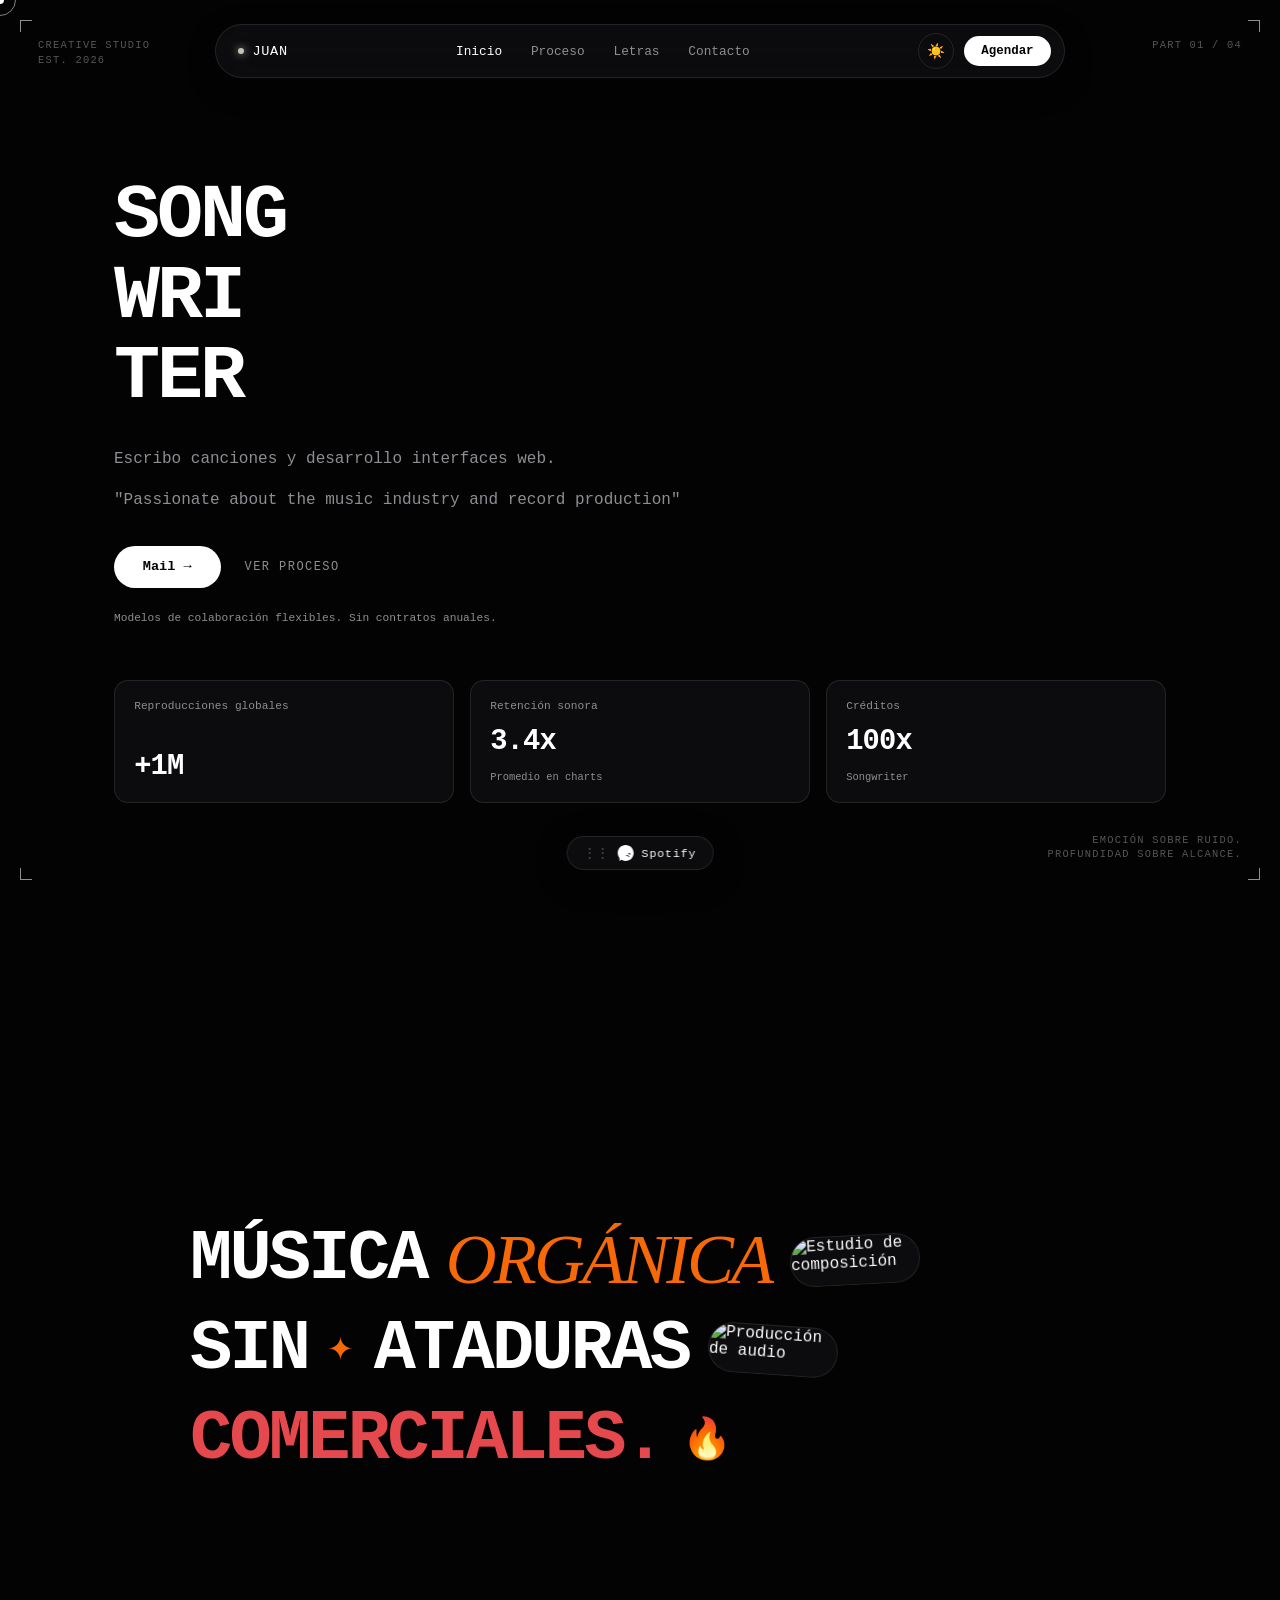
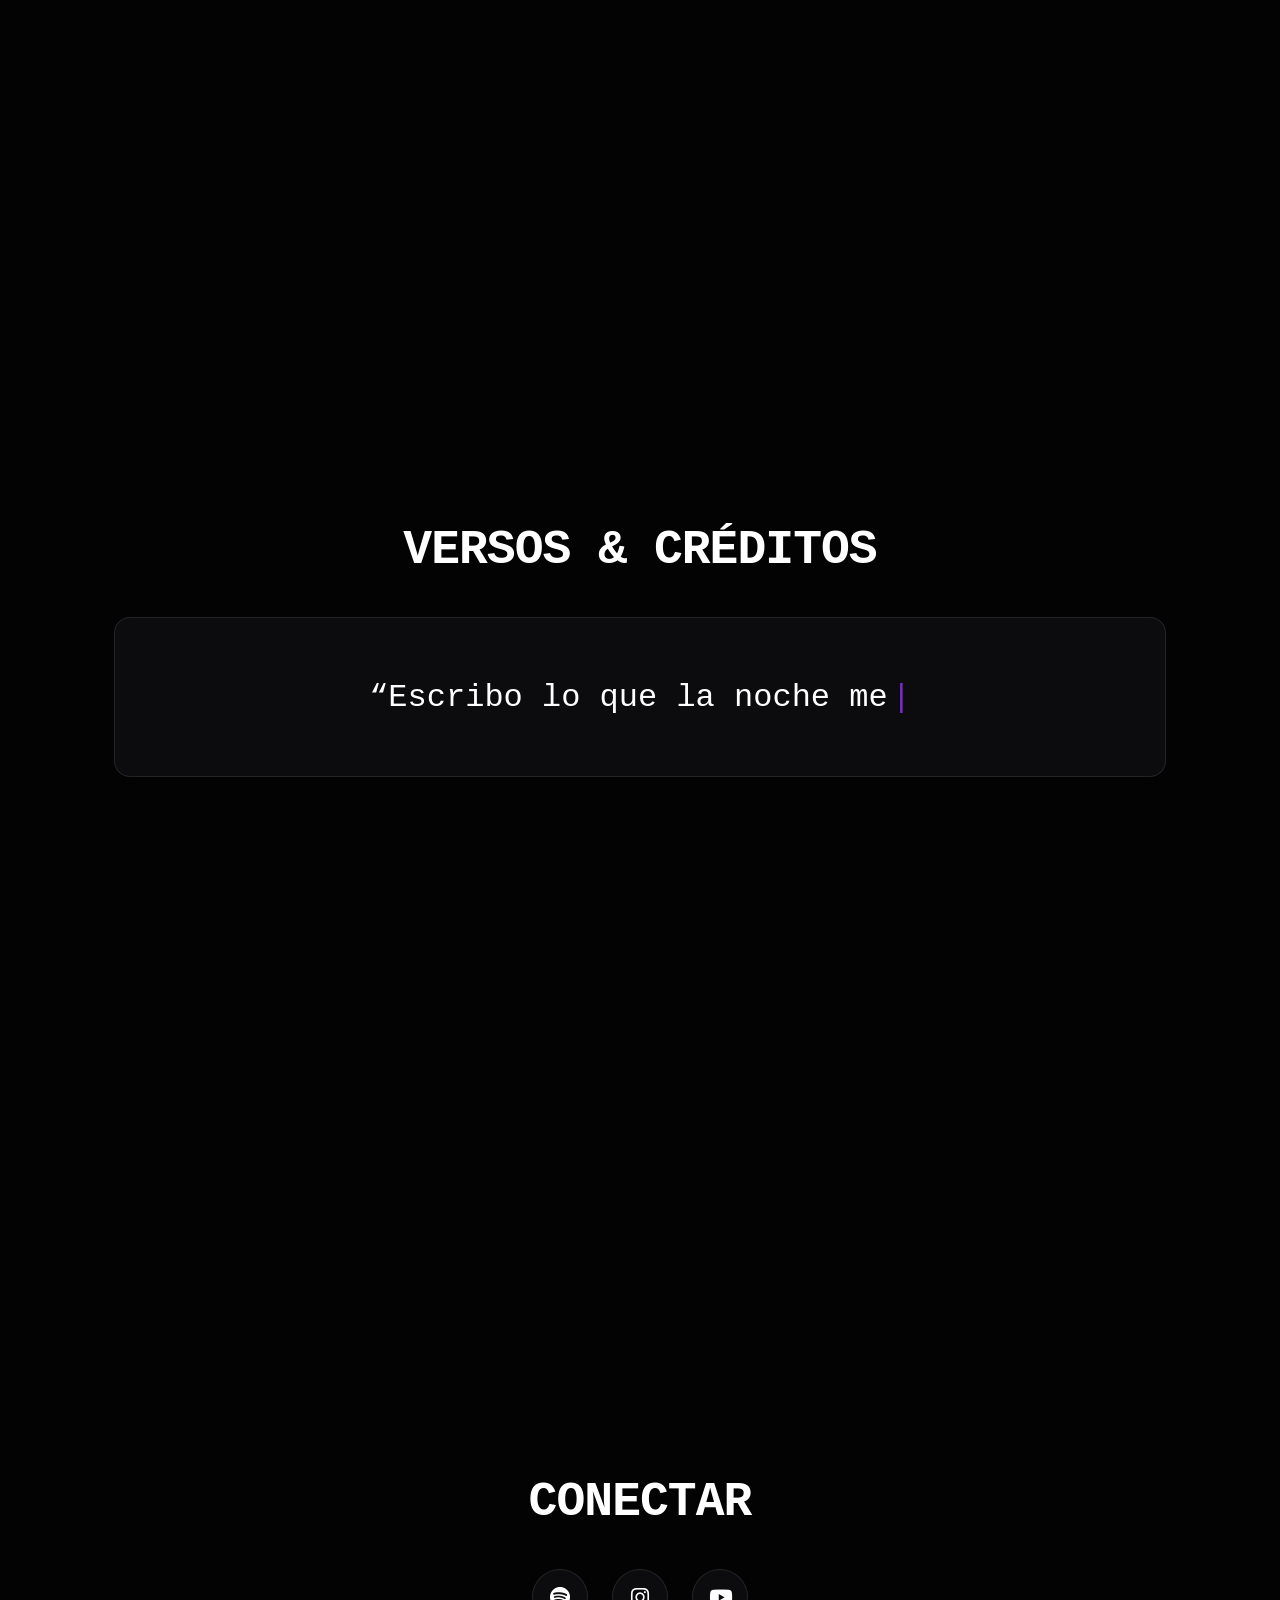
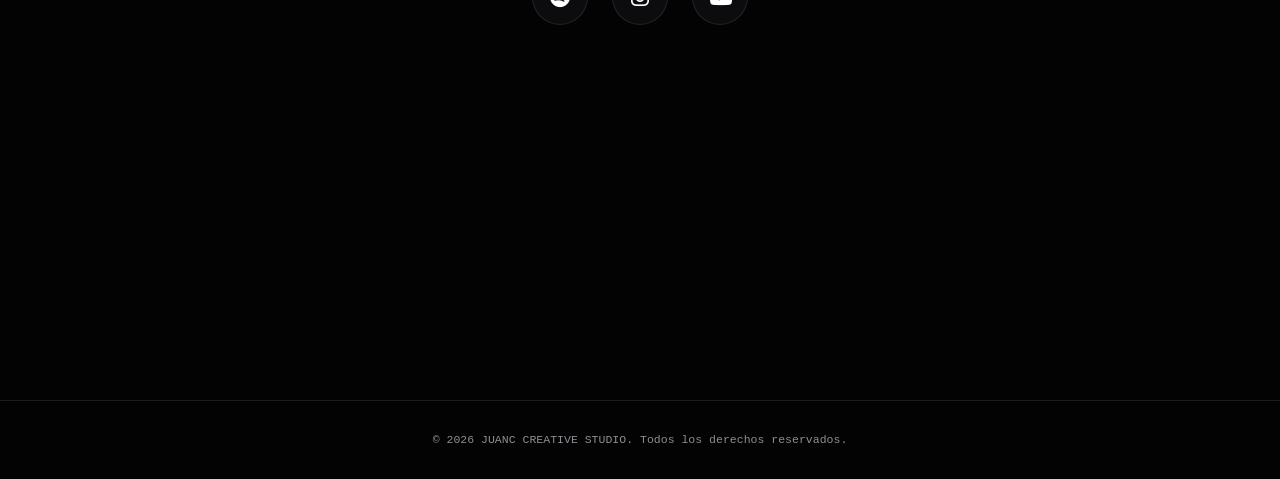
==== commit 3e554208: "v5" ====
--- a/index.html
+++ b/index.html
@@ -31,17 +31,12 @@
     <div class="custom-cursor" id="cursor"></div>
     <div class="custom-cursor-follower" id="cursor-follower"></div>
 
-    <!-- Botón Light/Night -->
-    <button id="theme-toggle" class="floating-theme-btn" aria-label="Cambiar tema">
-        <span class="theme-icon">🌙</span>
-    </button>
-
     <!-- Header Floating Navbar -->
     <header class="navbar-wrapper">
         <nav class="navbar">
             <a href="#hero" class="nav-brand">
                 <span class="status-dot"></span>
-                <span class="brand-name">JUAN</span>
+                <span>JUAN</span>
             </a>
 
             <div class="nav-links" id="nav-links">
@@ -52,9 +47,14 @@
             </div>
 
             <div class="nav-actions">
-                <a href="https://www.instagram.com/juancc.u/" target="_blank" rel="noopener" class="btn-primary-pill">Agendar</a>
-                
-                <button class="hamburger" id="hamburger" aria-label="Abrir Menú">
+                <!-- Botón del Tema Integrado en el Menú -->
+                <button id="theme-toggle" class="theme-btn-inline" aria-label="Cambiar tema">
+                    <span class="theme-icon">☀️</span>
+                </button>
+
+                <a href="#contacto" class="btn-primary-pill">Agendar</a>
+
+                <button class="hamburger" id="hamburger" aria-label="Menú">
                     <span></span>
                     <span></span>
                     <span></span>
--- a/styles.css
+++ b/styles.css
@@ -35,6 +35,13 @@
     box-sizing: border-box;
 }
 
+html, body {
+    width: 100%;
+    max-width: 100%;
+    overflow-x: hidden !important; /* Bloquea el desbordamiento horizontal */
+    position: relative;
+}
+
 html {
     scroll-behavior: smooth;
 }
@@ -43,17 +50,17 @@
     background-color: var(--bg-color);
     color: var(--text-color);
     font-family: var(--font-custom);
-    overflow-x: hidden;
-    position: relative;
     transition: background-color var(--transition-speed) ease, color var(--transition-speed) ease;
 }
 
 /* ==========================================================================
-   MÁSCARA DE DESVANECIMIENTO Y LAYOUT GENERAL
+   MÁSCARA Y CONTENEDORES
    ========================================================================== */
 .content-wrapper {
     position: relative;
     z-index: 10;
+    width: 100%;
+    overflow-x: hidden;
     mask-image: linear-gradient(
         to bottom, 
         transparent 0px, 
@@ -245,10 +252,11 @@
     color: var(--text-color);
 }
 
+/* Acciones agrupadas: Tema + Agendar + Hamburguesa */
 .nav-actions {
     display: flex;
     align-items: center;
-    gap: 0.8rem;
+    gap: 0.6rem;
 }
 
 .btn-primary-pill {
@@ -262,9 +270,27 @@
     transition: transform 0.2s ease, opacity 0.2s ease;
 }
 
-.btn-primary-pill:hover {
-    opacity: 0.9;
-    transform: translateY(-1px);
+/* Botón de tema totalmente integrado */
+.theme-btn-inline {
+    background: transparent;
+    border: 1px solid var(--glass-border);
+    width: 36px;
+    height: 36px;
+    border-radius: 50%;
+    display: inline-flex;
+    align-items: center;
+    justify-content: center;
+    color: var(--text-color);
+    cursor: pointer;
+    font-size: 0.9rem;
+    transition: background 0.3s ease, transform 0.2s ease;
+    padding: 0;
+    flex-shrink: 0;
+}
+
+.theme-btn-inline:hover {
+    background: rgba(255, 255, 255, 0.1);
+    transform: scale(1.08);
 }
 
 .hamburger {
@@ -286,37 +312,6 @@
     transition: all 0.3s ease;
 }
 
-/* Botón flotante Light/Night */
-.floating-theme-btn {
-    position: fixed;
-    top: 5rem;
-    right: 2.5rem;
-    z-index: 1001;
-    display: inline-flex;
-    align-items: center;
-    gap: 8px;
-    padding: 6px 12px;
-    background: var(--bg-color);
-    border: 1px solid var(--glass-border);
-    backdrop-filter: blur(20px);
-    -webkit-backdrop-filter: blur(20px);
-    border-radius: 100px;
-    color: var(--text-muted);
-    font-family: var(--font-custom);
-    font-size: 0.68rem;
-    letter-spacing: 0.1em;
-    text-transform: uppercase;
-    cursor: pointer;
-    box-shadow: 0 4px 20px rgba(0, 0, 0, 0.25);
-    transition: all 0.35s ease;
-    user-select: none;
-}
-
-.floating-theme-btn:hover {
-    color: var(--text-color);
-    transform: translateY(-2px);
-}
-
 /* ==========================================================================
    HERO SECTION
    ========================================================================== */
@@ -373,8 +368,6 @@
     letter-spacing: 0.12em;
     transition: color 0.3s ease;
 }
-
-.btn-hero-secondary:hover { color: var(--text-color); }
 
 .hero-footnote {
     display: block;
@@ -469,7 +462,6 @@
     transition: transform 0.4s ease;
 }
 
-.pill-badge:hover { transform: rotate(0deg) scale(1.05); }
 .pill-badge img { width: 100%; height: 100%; object-fit: cover; }
 .img-pill-2 { transform: rotate(4deg); }
 
@@ -542,16 +534,17 @@
 }
 
 /* ==========================================================================
-   SPOTIFY WIDGET FLOTANTE
+   WIDGET FLOTANTE SPOTIFY
    ========================================================================== */
 .spotify-floating-wrapper {
     position: fixed;
-    bottom: 25px;
-    right: 25px;
+    bottom: 30px;
+    left: 50%;
+    transform: translateX(-50%);
     z-index: 1000;
     display: flex;
     flex-direction: column;
-    align-items: flex-end;
+    align-items: center;
     touch-action: none;
 }
 
@@ -564,14 +557,19 @@
     backdrop-filter: blur(16px);
     -webkit-backdrop-filter: blur(16px);
     color: var(--text-color);
-    padding: 8px 14px;
+    padding: 8px 16px;
     border-radius: 100px;
     cursor: grab;
     font-family: var(--font-custom);
     font-size: 0.72rem;
     letter-spacing: 0.08em;
-    box-shadow: 0 8px 32px rgba(0, 0, 0, 0.3);
+    box-shadow: 0 8px 32px rgba(0, 0, 0, 0.4);
     user-select: none;
+    -webkit-user-select: none;
+}
+
+.spotify-toggle-btn:active {
+    cursor: grabbing;
 }
 
 .drag-handle { color: var(--text-muted); opacity: 0.6; }
@@ -580,7 +578,8 @@
 .spotify-card {
     position: absolute;
     bottom: 50px;
-    right: 0;
+    left: 50%;
+    transform: translateX(-50%) translateY(15px) scale(0.95);
     width: 320px;
     background: var(--glass-bg);
     border: 1px solid var(--glass-border);
@@ -591,8 +590,7 @@
     box-shadow: 0 20px 40px rgba(0, 0, 0, 0.5);
     opacity: 0;
     visibility: hidden;
-    transform: translateY(15px) scale(0.95);
-    transition: all 0.35s ease;
+    transition: opacity 0.35s ease, transform 0.35s ease, visibility 0.35s ease;
     pointer-events: none;
 }
 
@@ -608,12 +606,13 @@
     color: var(--text-muted);
     cursor: pointer;
     font-size: 0.9rem;
+    padding: 2px 6px;
 }
 
 .spotify-floating-wrapper.is-open .spotify-card {
     opacity: 1;
     visibility: visible;
-    transform: translateY(0) scale(1);
+    transform: translateX(-50%) translateY(0) scale(1);
     pointer-events: all;
 }
 
@@ -634,49 +633,51 @@
 }
 
 /* ==========================================================================
-   MEDIA QUERIES - RESPONSIVE DESIGN (SIN BOOTSTRAP)
-   ========================================================================== */
-
-/* 1. Laptops / PANTALLAS MEDIANAS (< 992px) */
+   MEDIA QUERIES - RESPONSIVIDAD Y MENÚ MÓVIL
+   ========================================================================== */
 @media (max-width: 992px) {
-    .custom-cursor, .custom-cursor-follower, .corner-text { display: none; }
-    
-    .video-container {
-        width: 100vw;
-        opacity: 0.2;
-        mask-image: none;
-        -webkit-mask-image: none;
-    }
-
-    .hamburger { display: flex; }
-
+    .hamburger {
+        display: flex;
+    }
+
+    /* Menú desplegable oculto sin romper el viewport horizontal */
     .nav-links {
         position: fixed;
         top: 0;
-        right: -100%;
-        width: 100vw;
+        left: 0;
+        width: 100%;
         height: 100vh;
-        background: rgba(3, 3, 4, 0.96);
+        background: rgba(3, 3, 4, 0.98);
         backdrop-filter: blur(25px);
         -webkit-backdrop-filter: blur(25px);
         flex-direction: column;
         justify-content: center;
         align-items: center;
         gap: 2rem;
-        transition: right 0.4s cubic-bezier(0.16, 1, 0.3, 1);
         z-index: 999;
-    }
-
-    .nav-links.active { right: 0; }
-    .nav-links .nav-link { font-size: 1.4rem; color: #ffffff; }
-
-    .floating-theme-btn {
-        top: 1.5rem;
-        right: 4.5rem;
-    }
-}
-
-/* 2. TABLETS (< 768px) */
+        
+        opacity: 0;
+        visibility: hidden;
+        pointer-events: none;
+        transform: translateY(-10px);
+        transition: opacity 0.3s ease, transform 0.3s ease, visibility 0.3s ease;
+    }
+
+    /* Menú abierto */
+    .nav-links.active {
+        opacity: 1;
+        visibility: visible;
+        pointer-events: all;
+        transform: translateY(0);
+    }
+
+    .theme-btn-inline {
+        width: 32px;
+        height: 32px;
+        font-size: 0.8rem;
+    }
+}
+
 @media (max-width: 768px) {
     .hero-section {
         padding-top: 8rem;
@@ -691,13 +692,14 @@
     }
 
     .spotify-card {
-        width: 280px;
-    }
-}
-
-/* 3. MÓVILES (< 576px) */
+        width: calc(100vw - 40px);
+        max-width: 320px;
+    }
+}
+
 @media (max-width: 576px) {
     .ui-corner { display: none; }
+    
     .hero-cta-group {
         flex-direction: column;
         align-items: stretch;
@@ -707,14 +709,4 @@
     .btn-hero-primary, .btn-hero-secondary {
         text-align: center;
     }
-
-    .spotify-floating-wrapper {
-        right: 15px;
-        bottom: 15px;
-    }
-
-    .spotify-card {
-        width: calc(100vw - 30px);
-        right: -10px;
-    }
 }
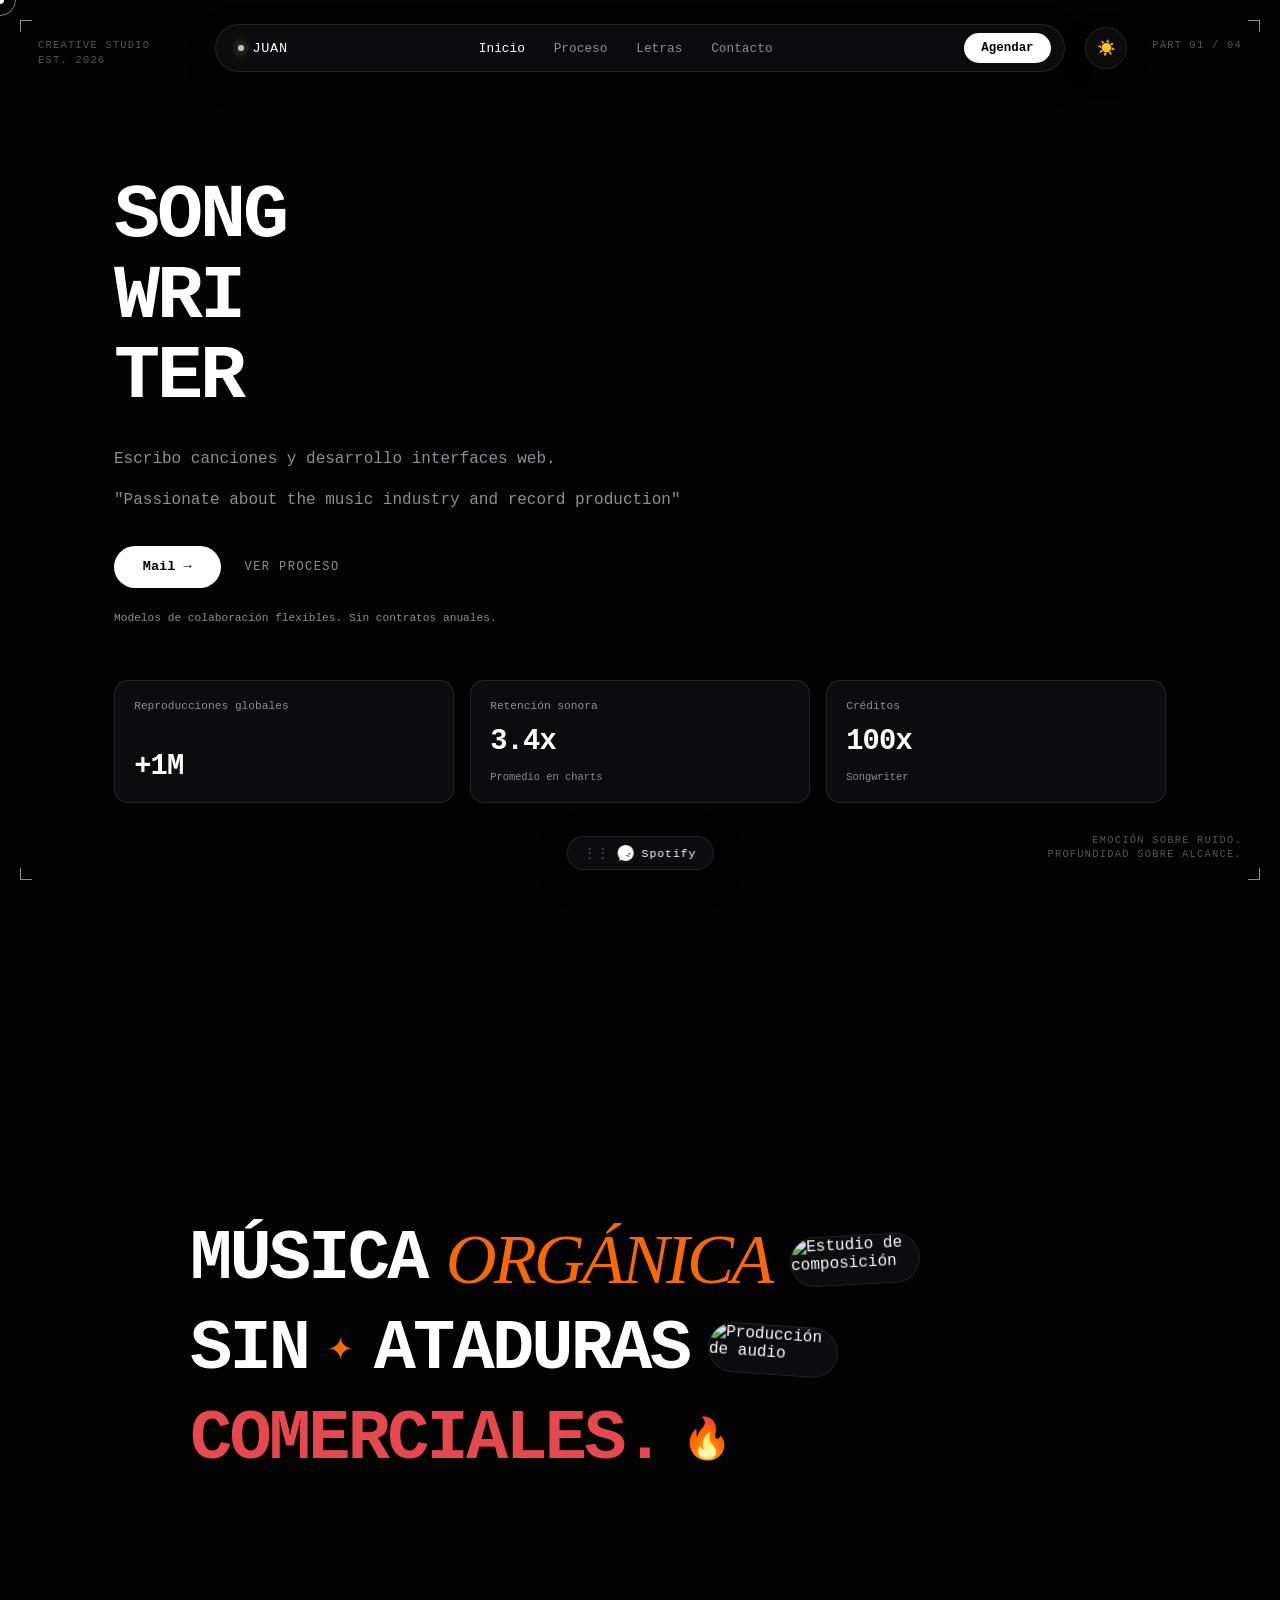
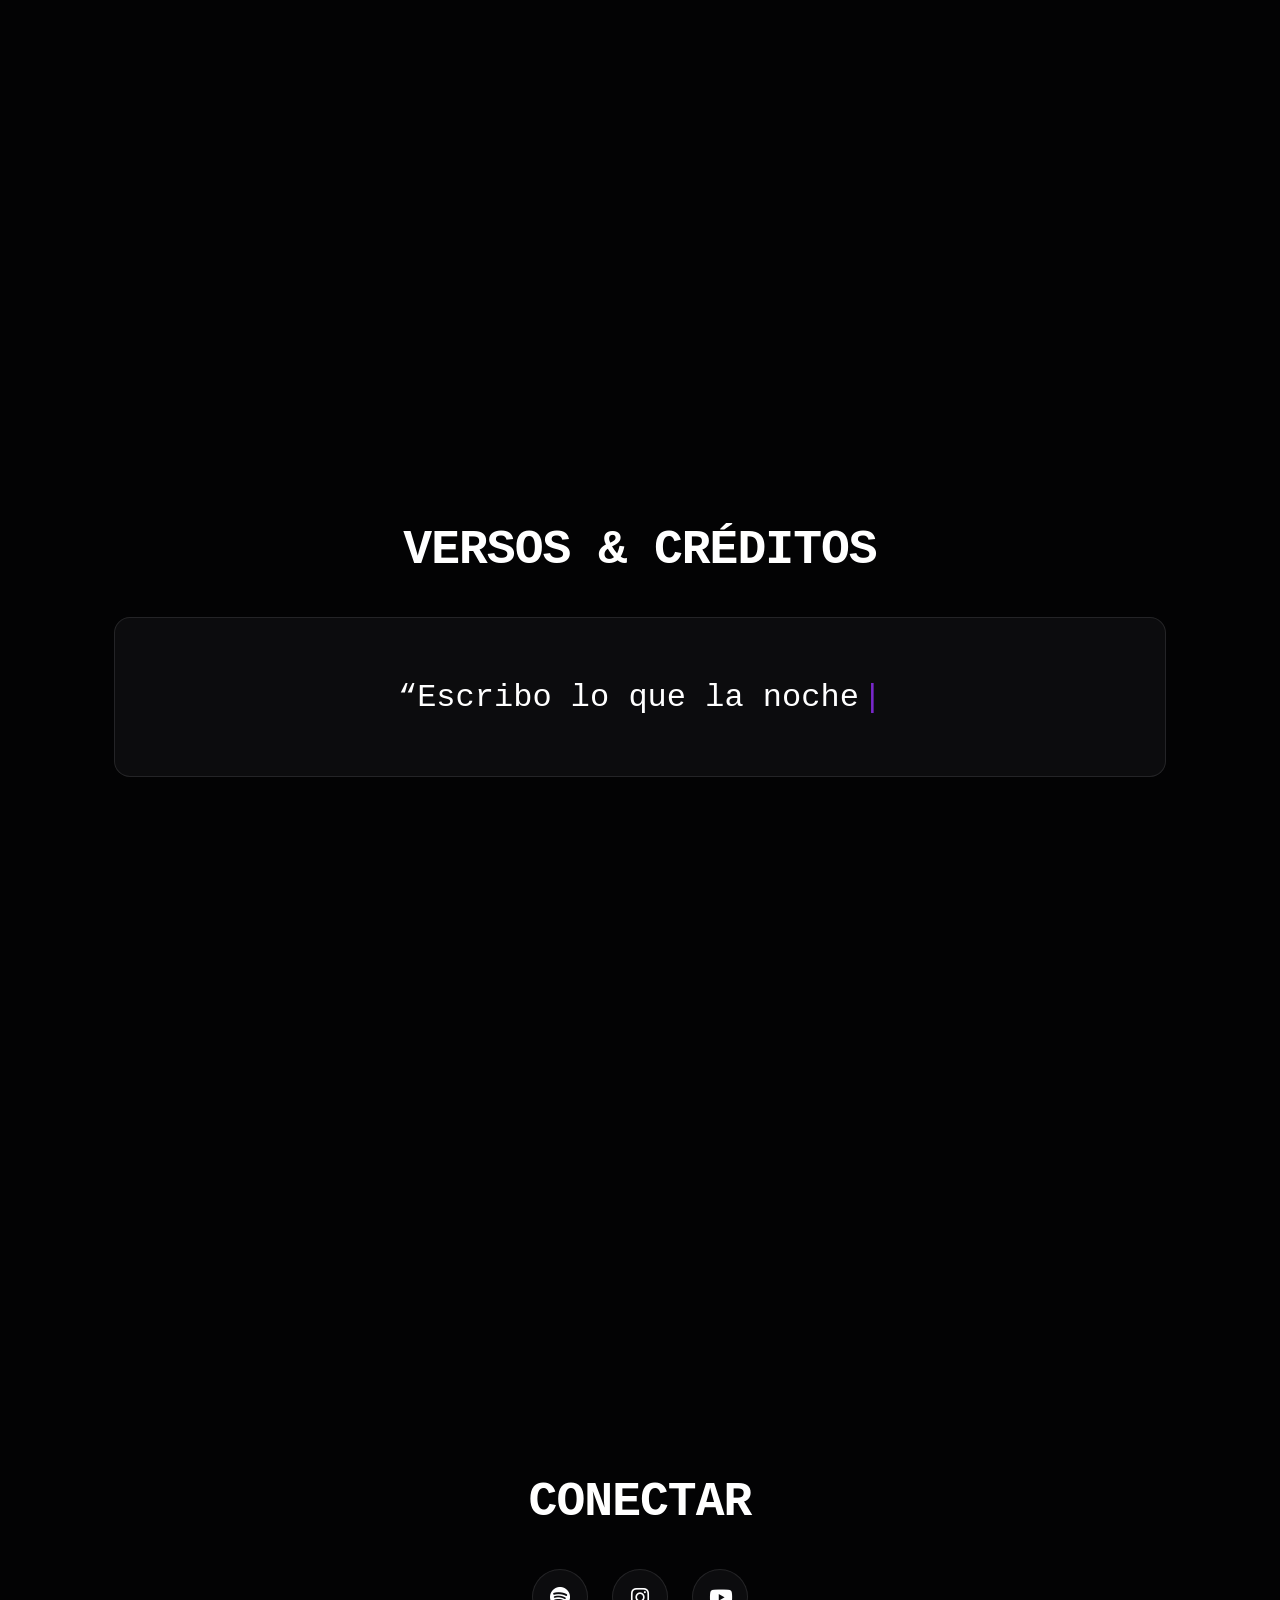
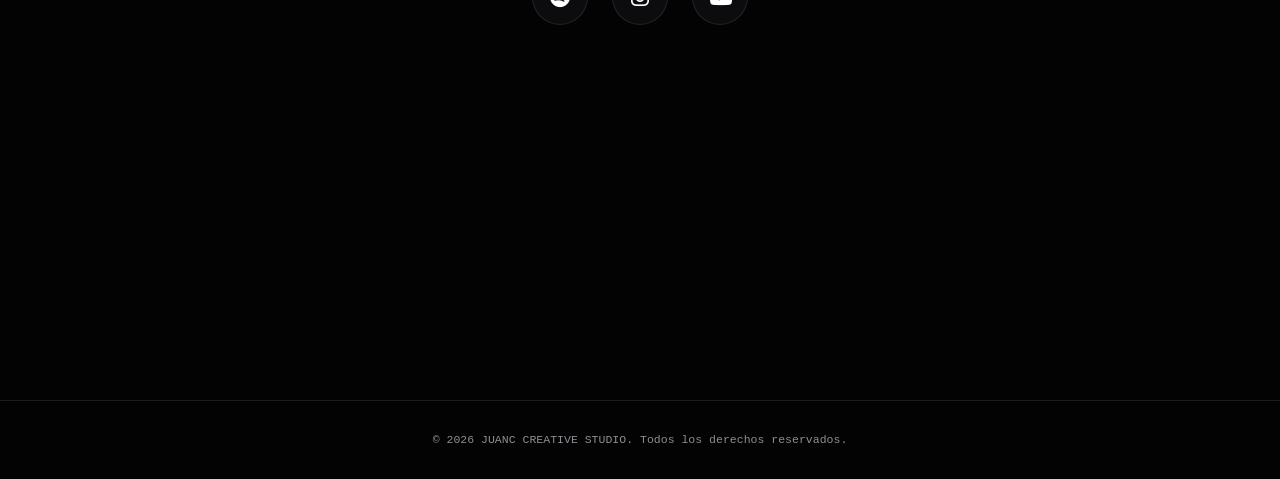
==== commit 38dd503e: "." ====
--- a/index.html
+++ b/index.html
@@ -33,6 +33,8 @@
 
     <!-- Header Floating Navbar -->
     <header class="navbar-wrapper">
+
+        <!-- MENÚ PRINCIPAL -->
         <nav class="navbar">
             <a href="#hero" class="nav-brand">
                 <span class="status-dot"></span>
@@ -47,13 +49,10 @@
             </div>
 
             <div class="nav-actions">
-                <!-- Botón del Tema Integrado en el Menú -->
-                <button id="theme-toggle" class="theme-btn-inline" aria-label="Cambiar tema">
-                    <span class="theme-icon">☀️</span>
-                </button>
-
+                <!-- Agendar -->
                 <a href="#contacto" class="btn-primary-pill">Agendar</a>
 
+                <!-- Hamburguesa -->
                 <button class="hamburger" id="hamburger" aria-label="Menú">
                     <span></span>
                     <span></span>
@@ -61,6 +60,12 @@
                 </button>
             </div>
         </nav>
+
+        <!-- BOTÓN DE TEMA FUERA DEL MENÚ -->
+        <button id="theme-toggle" class="theme-btn-floating" aria-label="Cambiar tema">
+            <span class="theme-icon">☀️</span>
+        </button>
+
     </header>
 
     <main class="content-wrapper">
--- a/styles.css
+++ b/styles.css
@@ -197,9 +197,13 @@
     top: 1.5rem;
     left: 0;
     width: 100%;
-    display: flex;
-    justify-content: center;
+
+    display: flex;
+    justify-content: center;
+    align-items: center;
+
     z-index: 1000;
+
     padding: 0 1rem;
 }
 
@@ -271,26 +275,73 @@
 }
 
 /* Botón de tema totalmente integrado */
-.theme-btn-inline {
-    background: transparent;
+/* ==========================================================================
+   BOTÓN DE TEMA — FUERA DEL MENÚ PRINCIPAL
+   ========================================================================== */
+
+.theme-btn-floating {
+    position: absolute;
+    left: calc(50% + 445px);
+    top: 50%;
+    transform: translateY(-50%);
+
+    width: 42px;
+    height: 42px;
+
+    display: flex;
+    align-items: center;
+    justify-content: center;
+
+    background: var(--glass-bg);
     border: 1px solid var(--glass-border);
-    width: 36px;
-    height: 36px;
     border-radius: 50%;
-    display: inline-flex;
-    align-items: center;
-    justify-content: center;
+
+    backdrop-filter: blur(20px);
+    -webkit-backdrop-filter: blur(20px);
+
     color: var(--text-color);
     cursor: pointer;
-    font-size: 0.9rem;
-    transition: background 0.3s ease, transform 0.2s ease;
+
+    font-size: 0.95rem;
+
+    box-shadow: 0 8px 25px rgba(0, 0, 0, 0.25);
+
+    transition:
+        background 0.3s ease,
+        border-color 0.3s ease,
+        transform 0.3s ease,
+        box-shadow 0.3s ease;
+
     padding: 0;
-    flex-shrink: 0;
-}
-
-.theme-btn-inline:hover {
-    background: rgba(255, 255, 255, 0.1);
-    transform: scale(1.08);
+    z-index: 1001;
+}
+
+/* Hover */
+.theme-btn-floating:hover {
+    transform: translateY(-50%) scale(1.08);
+
+    background: var(--text-color);
+    color: var(--bg-color);
+
+    border-color: var(--text-color);
+
+    box-shadow:
+        0 0 0 1px var(--glass-border),
+        0 10px 30px rgba(0, 0, 0, 0.35);
+}
+
+/* Icono */
+.theme-btn-floating .theme-icon {
+    display: flex;
+    align-items: center;
+    justify-content: center;
+
+    line-height: 1;
+    transition: transform 0.3s ease;
+}
+
+.theme-btn-floating:hover .theme-icon {
+    transform: rotate(20deg);
 }
 
 .hamburger {
@@ -671,11 +722,11 @@
         transform: translateY(0);
     }
 
-    .theme-btn-inline {
-        width: 32px;
-        height: 32px;
-        font-size: 0.8rem;
-    }
+    .theme-btn-floating {
+        right: 1rem;
+        width: 38px;
+        height: 38px;
+    }   
 }
 
 @media (max-width: 768px) {
@@ -698,6 +749,13 @@
 }
 
 @media (max-width: 576px) {
+    .theme-btn-floating {
+        right: 0.75rem;
+        width: 36px;
+        height: 36px;
+        font-size: 0.8rem;
+    }
+
     .ui-corner { display: none; }
     
     .hero-cta-group {
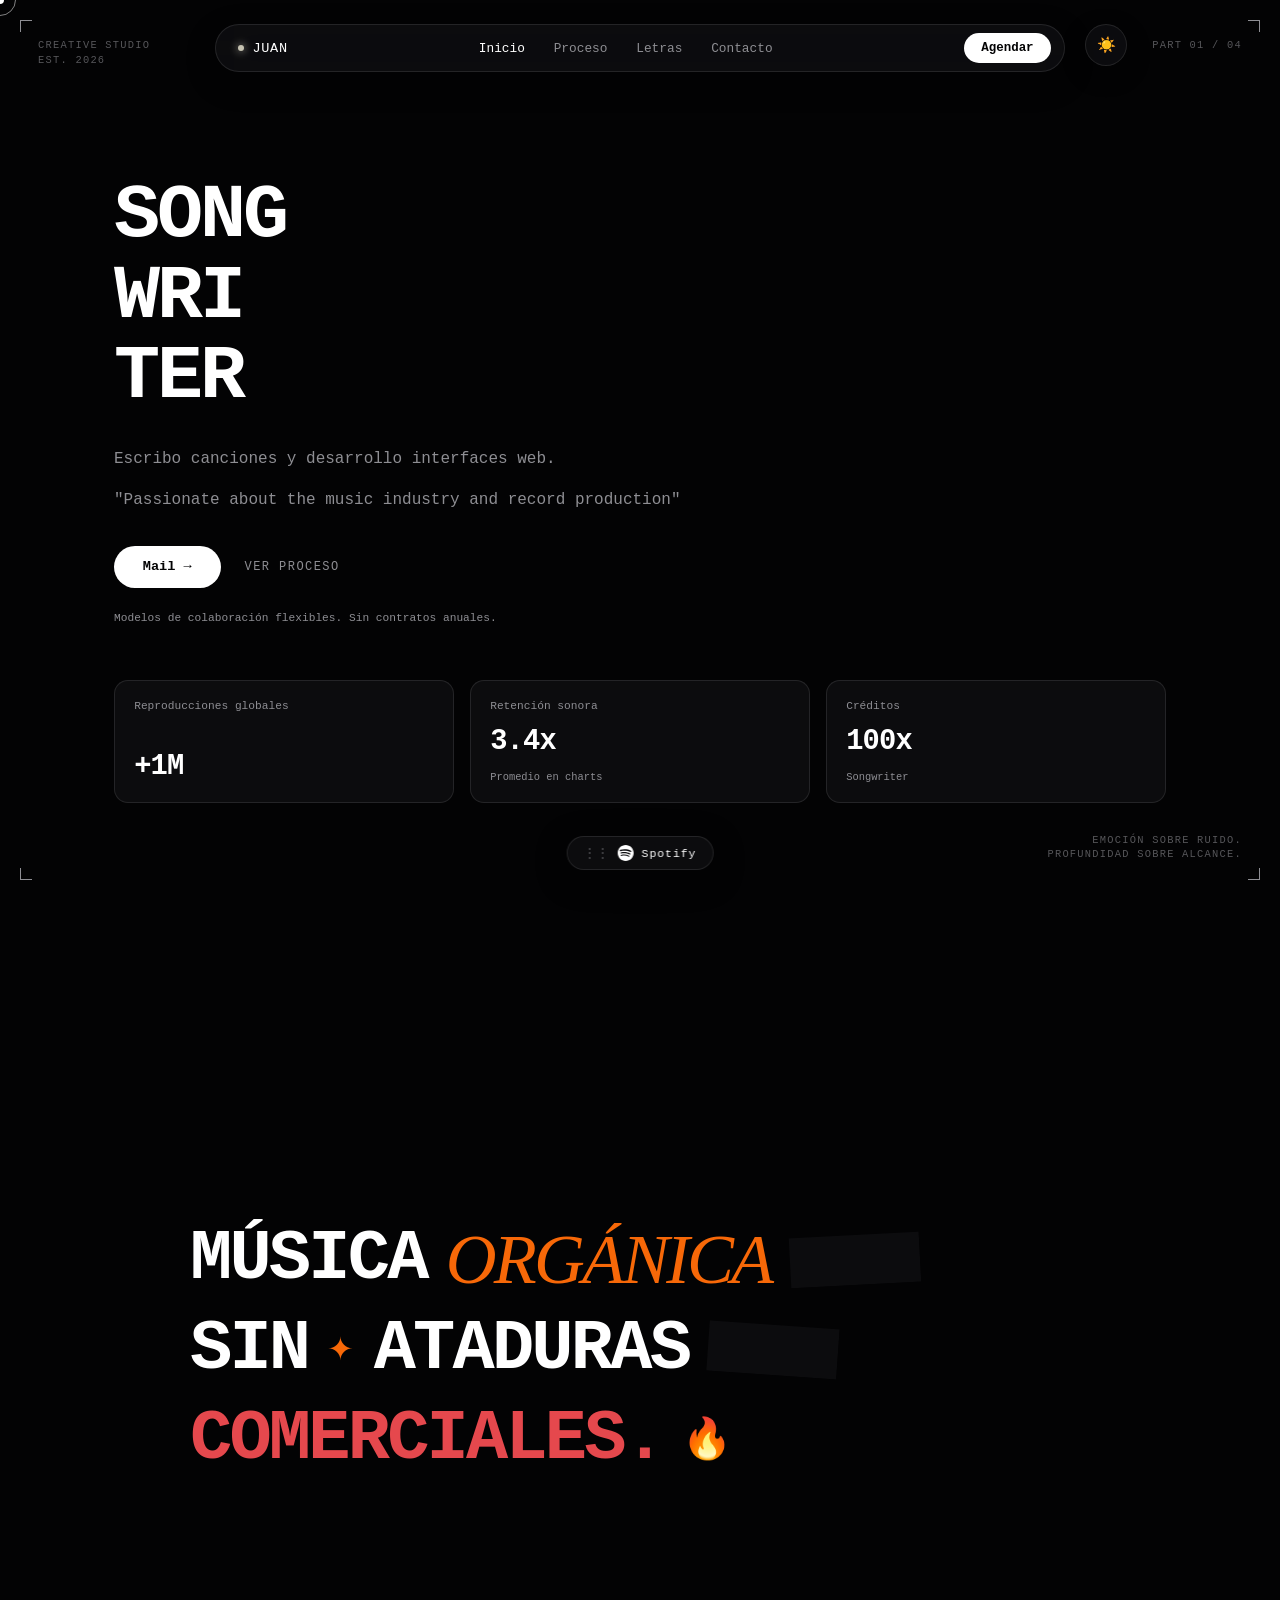
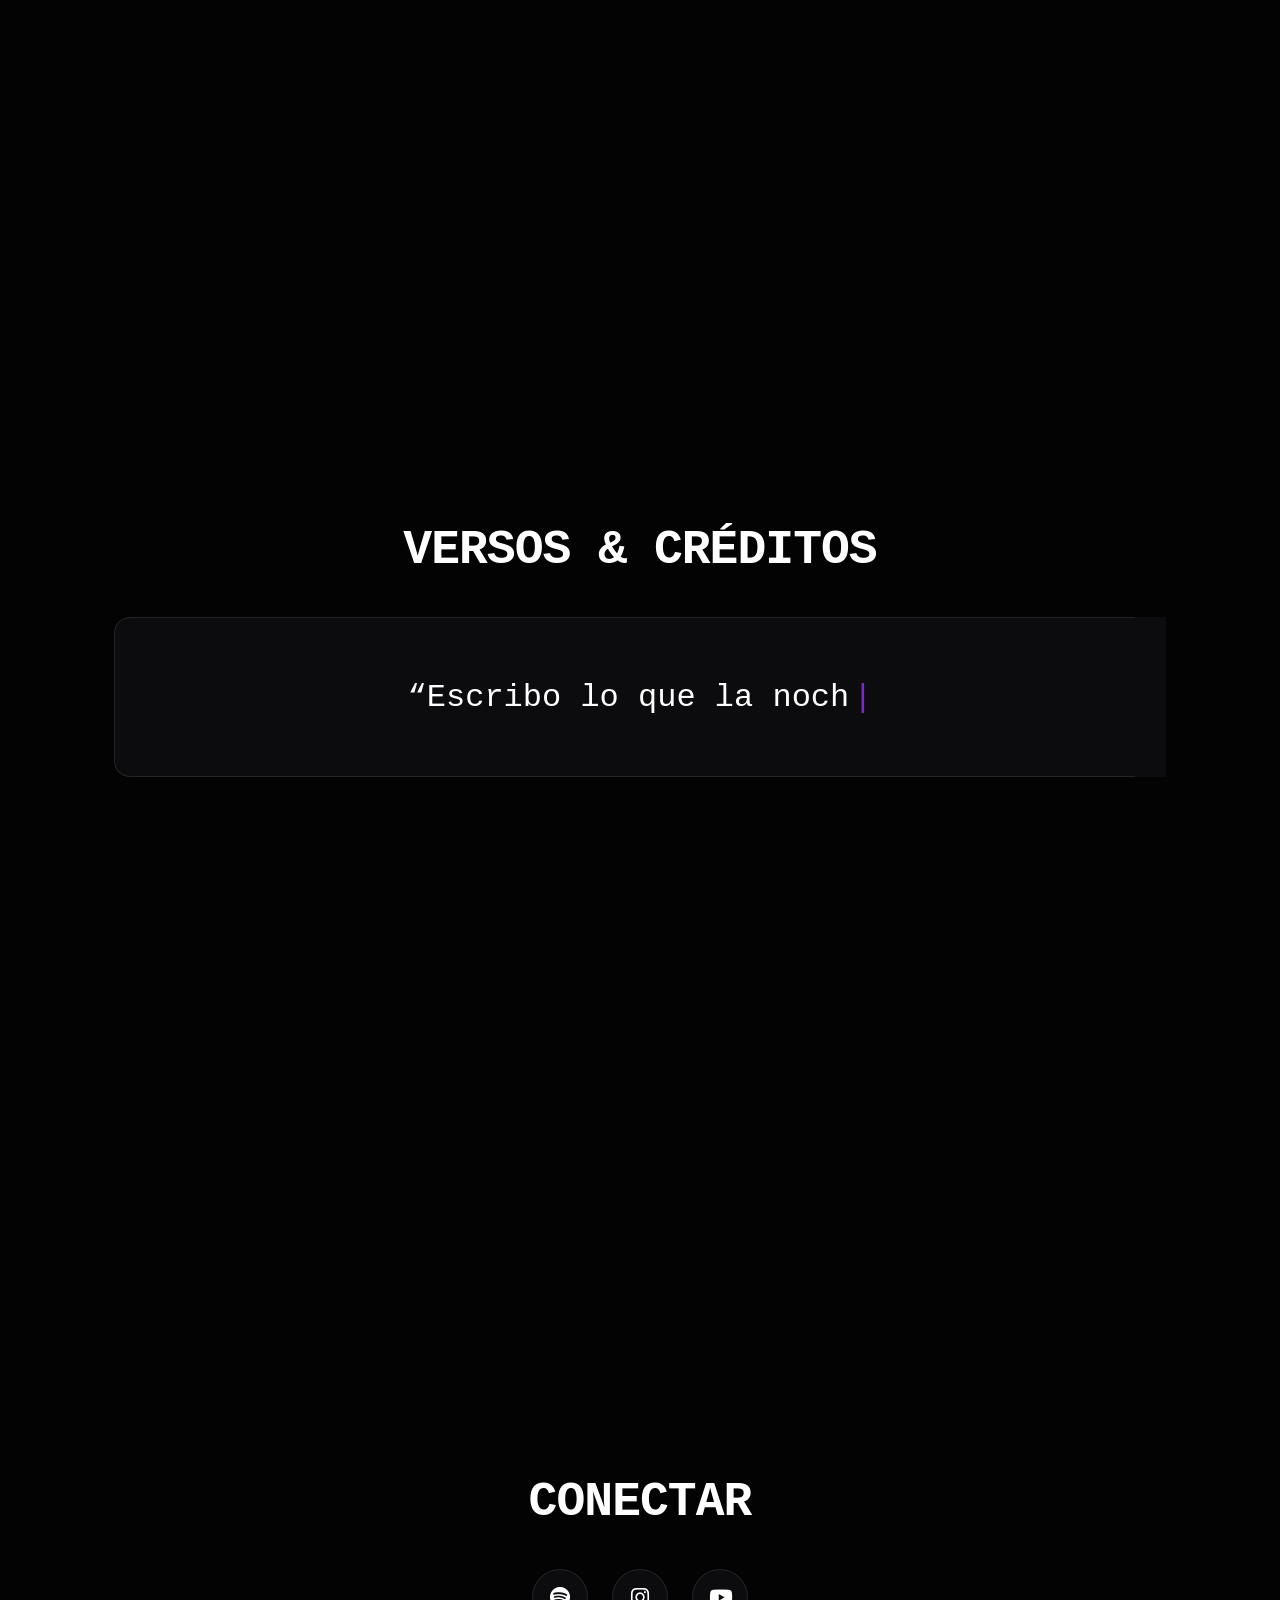
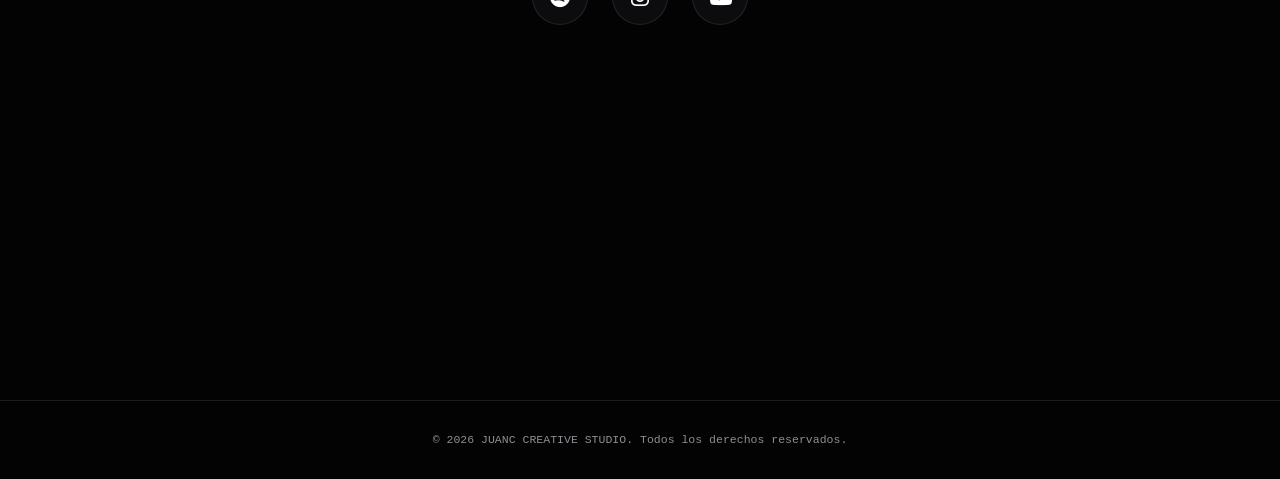
==== commit c83d7b3a: "." ====
--- a/index.html
+++ b/index.html
@@ -169,8 +169,13 @@
         <div class="spotify-floating-wrapper" id="spotify-widget">
             <button class="spotify-toggle-btn" id="spotify-toggle" aria-label="Abrir reproductor de Spotify">
                 <span class="drag-handle">⋮⋮</span>
-                <svg class="spotify-icon" viewBox="0 0 24 24" fill="currentColor">
-                    <path d="M12 0C5.373 0 0 5.373 0 12s5.373 12 12 12 12-5.373 12-12S18.627 0 12 0zm5.521 17.34c-.24.359-.66.48-1.021.24-2.82-1.74-6.36-2.101-10.561-1.141-.418.122-.779-.179-.899-.539-.12-.421.18-.78.54-.899 4.56-1.021 8.52-.6 11.64 1.32.42.18.48.66.301 1.019zm1.44-3.3c-.301.42-.841.6-1.262.3-3.239-1.98-8.159-2.58-11.939-1.38-.479.12-1.02-.12-1.14-.6-.12-.48.12-1.021.6-1.141 C9.6 9.9 15 10.561 18.72 12.84c.361.181.54.78.241 1.2zm.12-3.36C15.24 8.4 8.82 8.16 5.16 9.301c-.6.18-.1.2-1.02-.42-.84-.18-.6-.84-.42-1.02.6 4.26-1.32 11.28-1.08 15.6 1.5.42.24.6.84.3 1.2-.24.42-.84.6-1.2.3z"/>
+                <svg 
+                    class="spotify-icon" 
+                    viewBox="0 0 24 24" 
+                    fill="currentColor"
+                    aria-hidden="true"
+                >
+                    <path d="M12 0C5.373 0 0 5.373 0 12s5.373 12 12 12 12-5.373 12-12S18.627 0 12 0zm5.52 17.34c-.24.36-.72.48-1.08.24-2.94-1.8-6.66-2.22-11.04-1.2-.42.12-.84-.12-.96-.54-.12-.42.12-.84.54-.96 4.8-1.08 8.88-.6 12.12 1.38.42.24.54.66.42 1.08zm1.44-3.3c-.3.42-.84.6-1.32.3-3.36-2.04-8.46-2.64-12.42-1.44-.48.12-.96-.18-1.08-.6-.12-.48.18-.96.6-1.08 4.56-1.38 10.2-.72 13.98 1.56.42.24.54.84.24 1.26zm.12-3.42C15.06 8.4 8.64 8.16 4.62 9.36c-.6.18-1.2-.18-1.38-.78-.18-.6.18-1.2.78-1.38 4.68-1.38 11.7-1.08 15.84 1.38.54.3.72 1.02.42 1.56-.3.48-1.02.66-1.2.48z"/>
                 </svg>
                 <span>Spotify</span>
             </button>
--- a/styles.css
+++ b/styles.css
@@ -274,16 +274,16 @@
     transition: transform 0.2s ease, opacity 0.2s ease;
 }
 
-/* Botón de tema totalmente integrado */
-/* ==========================================================================
-   BOTÓN DE TEMA — FUERA DEL MENÚ PRINCIPAL
+/* ==========================================================================
+   BOTÓN LIGHT / DARK — FUERA DEL MENÚ
    ========================================================================== */
 
 .theme-btn-floating {
-    position: absolute;
+    position: fixed;
+
+    /* Escritorio */
+    top: 1.5rem;
     left: calc(50% + 445px);
-    top: 50%;
-    transform: translateY(-50%);
 
     width: 42px;
     height: 42px;
@@ -300,6 +300,7 @@
     -webkit-backdrop-filter: blur(20px);
 
     color: var(--text-color);
+
     cursor: pointer;
 
     font-size: 0.95rem;
@@ -309,21 +310,25 @@
     transition:
         background 0.3s ease,
         border-color 0.3s ease,
+        color 0.3s ease,
         transform 0.3s ease,
         box-shadow 0.3s ease;
 
     padding: 0;
-    z-index: 1001;
+
+    /* MUY IMPORTANTE */
+    z-index: 2000;
 }
 
 /* Hover */
+
 .theme-btn-floating:hover {
-    transform: translateY(-50%) scale(1.08);
-
     background: var(--text-color);
     color: var(--bg-color);
 
     border-color: var(--text-color);
+
+    transform: scale(1.08);
 
     box-shadow:
         0 0 0 1px var(--glass-border),
@@ -331,12 +336,14 @@
 }
 
 /* Icono */
+
 .theme-btn-floating .theme-icon {
     display: flex;
     align-items: center;
     justify-content: center;
 
     line-height: 1;
+
     transition: transform 0.3s ease;
 }
 
@@ -716,17 +723,30 @@
 
     /* Menú abierto */
     .nav-links.active {
+        z-index: 999;
+
         opacity: 1;
         visibility: visible;
         pointer-events: all;
         transform: translateY(0);
     }
 
+    .navbar {
+        width: calc(100% - 65px);
+        margin-right: 45px;
+    }
+
     .theme-btn-floating {
-        right: 1rem;
-        width: 38px;
-        height: 38px;
-    }   
+        position: fixed;
+        top: 1.5rem;
+        right: 0.8rem;
+        left: auto;
+
+        width: 40px;
+        height: 40px;
+
+        z-index: 3000;
+    }
 }
 
 @media (max-width: 768px) {
@@ -749,11 +769,17 @@
 }
 
 @media (max-width: 576px) {
+    .navbar {
+        width: calc(100% - 58px);
+        margin-right: 42px;
+    }
+
     .theme-btn-floating {
-        right: 0.75rem;
-        width: 36px;
-        height: 36px;
-        font-size: 0.8rem;
+        top: 1.25rem;
+        right: 0.7rem;
+
+        width: 37px;
+        height: 37px;
     }
 
     .ui-corner { display: none; }
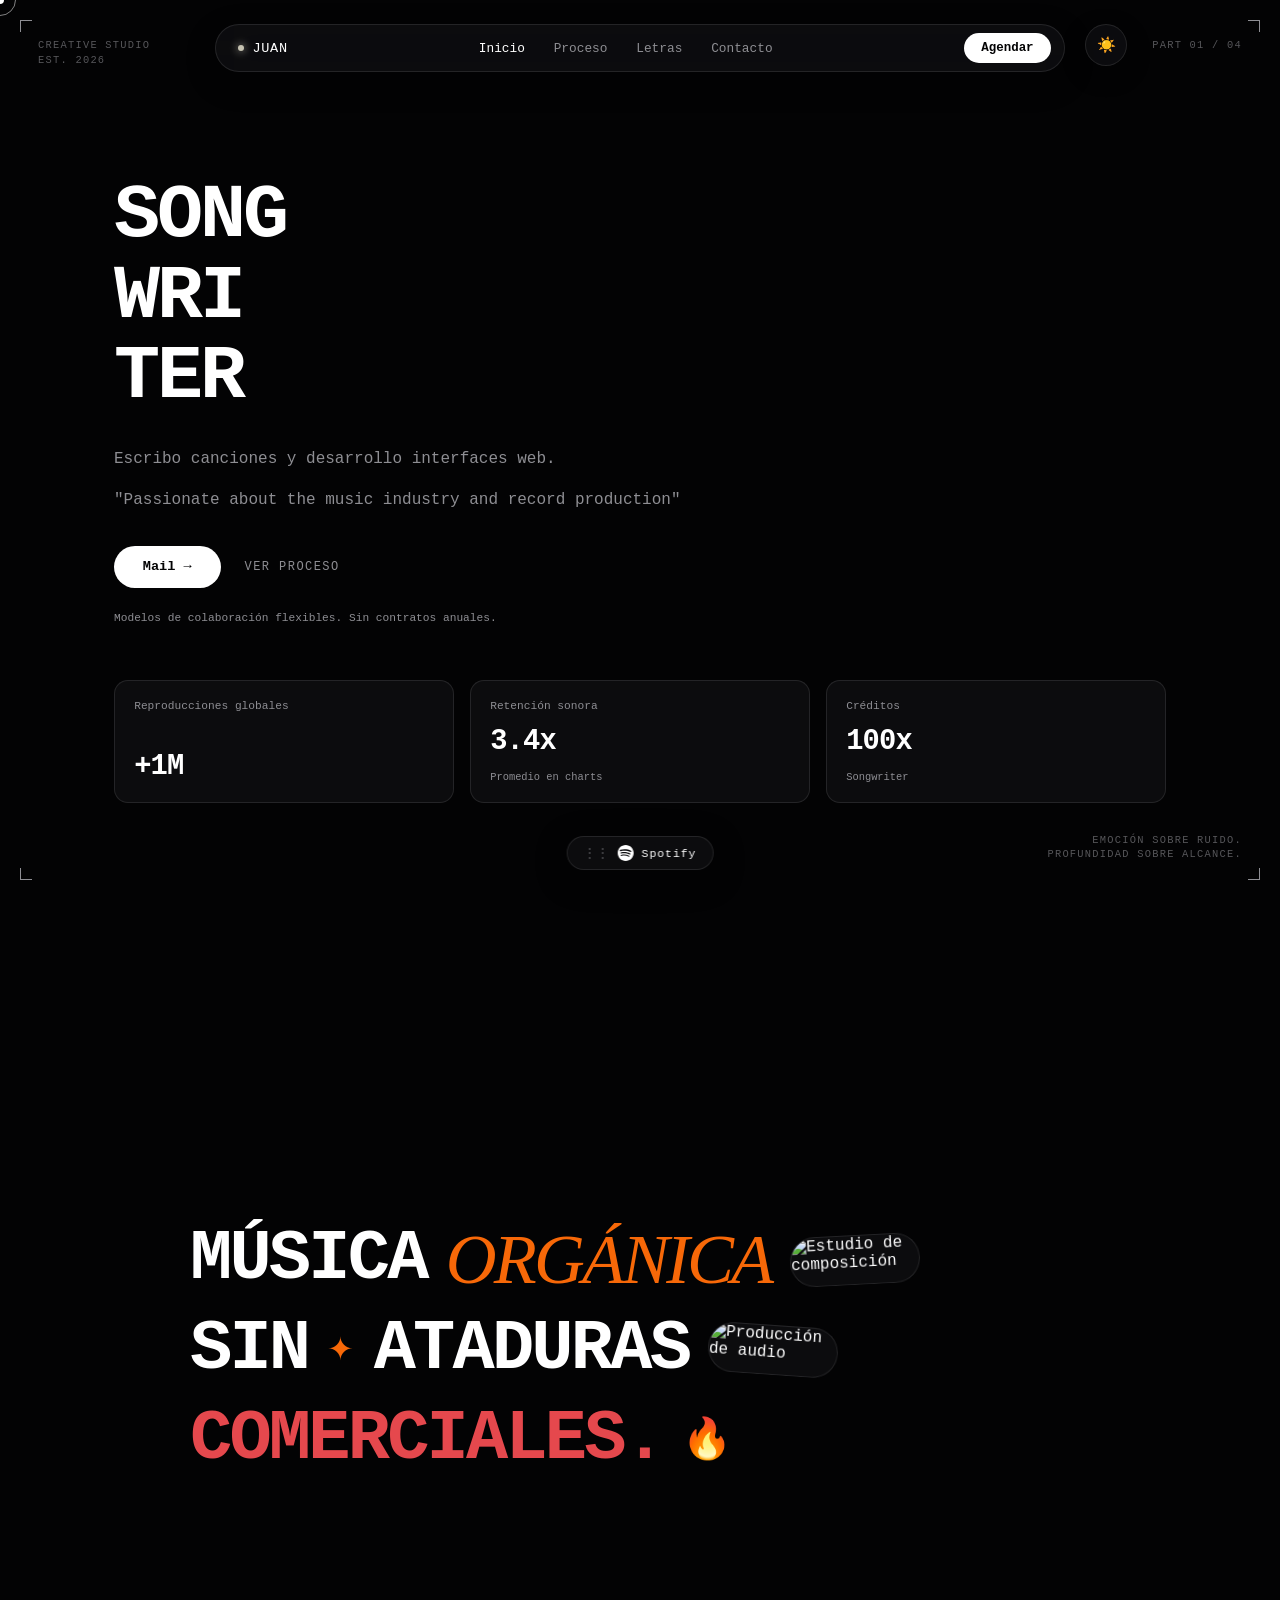
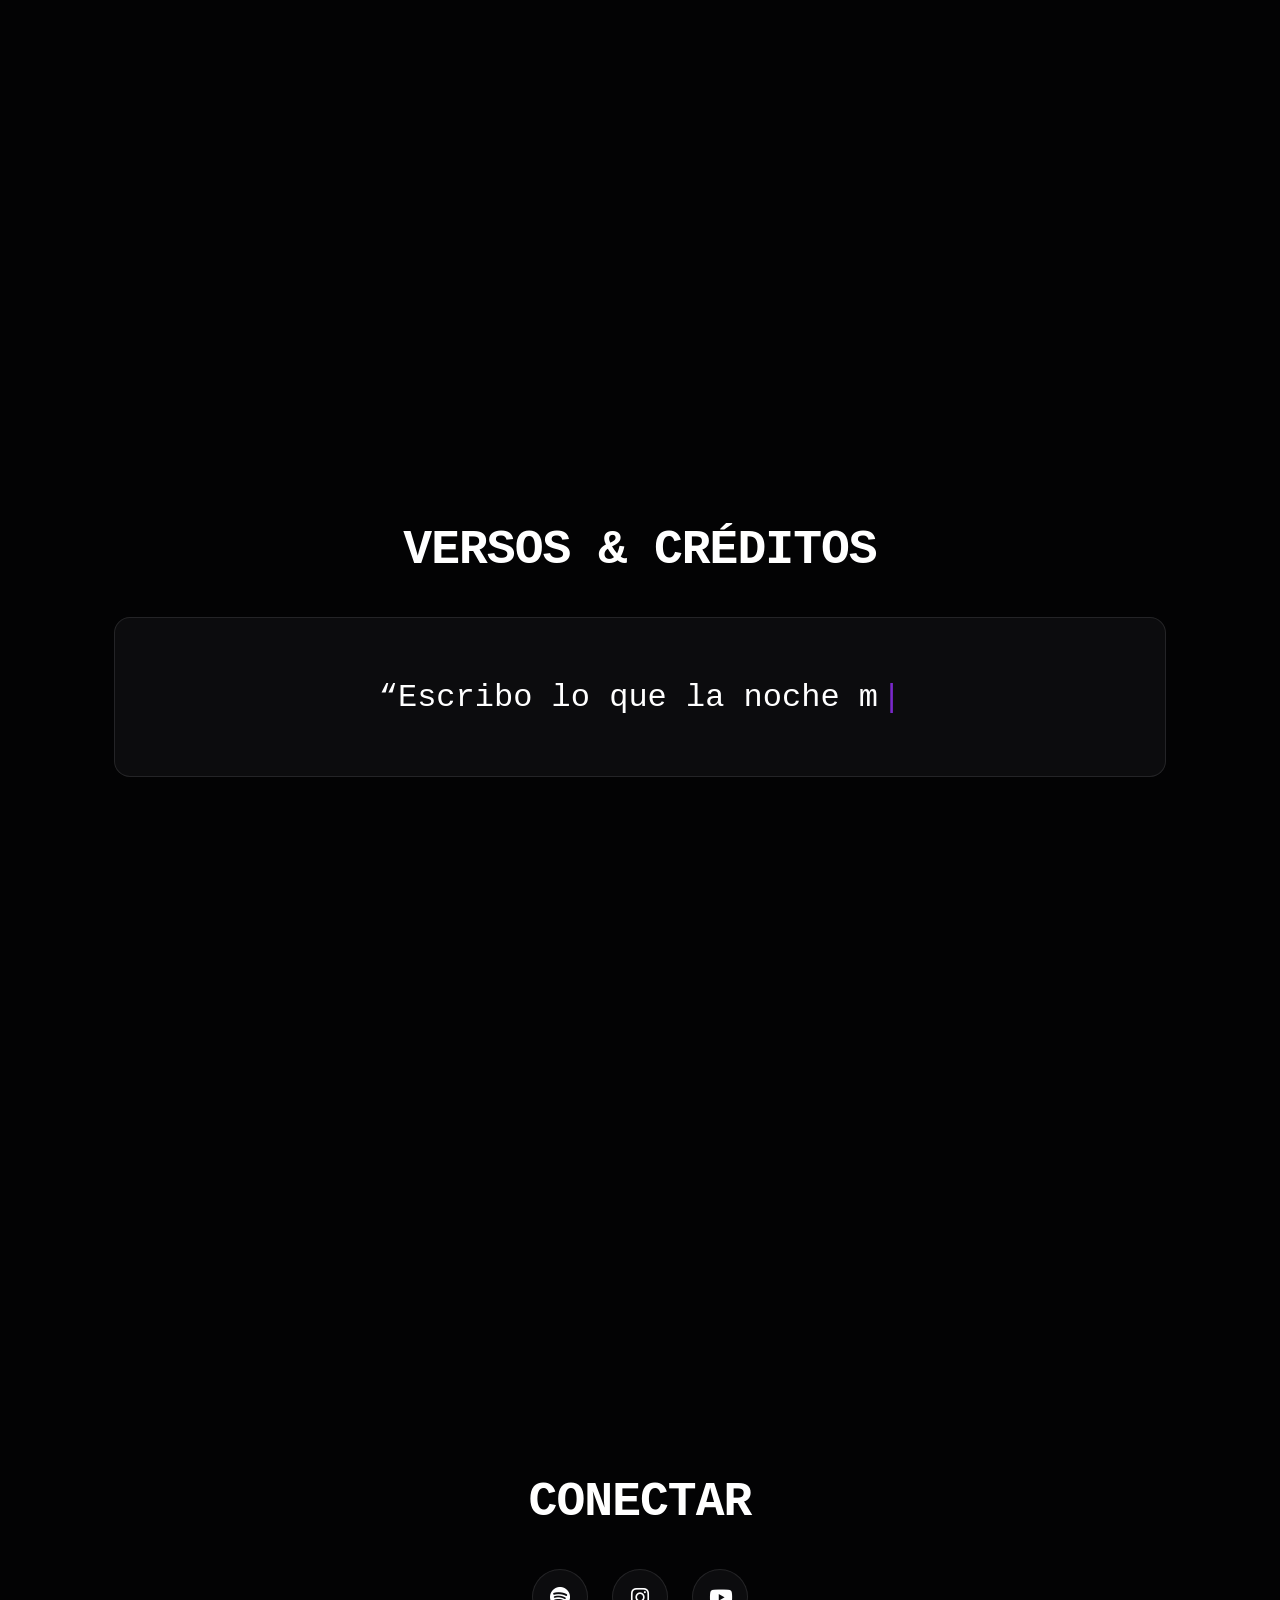
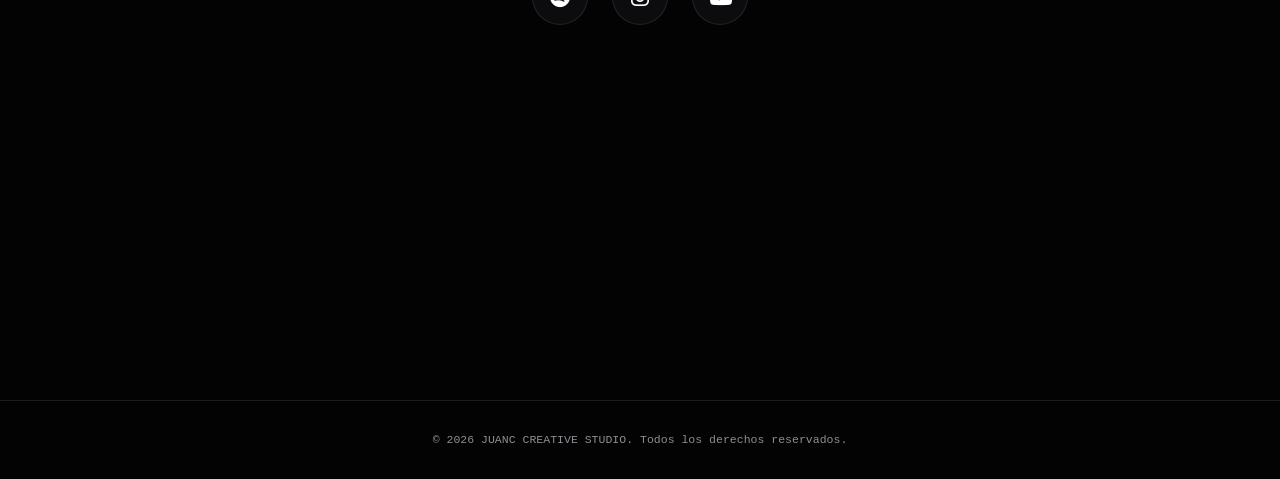
==== commit fc2dfe93: ".porsche" ====
--- a/index.html
+++ b/index.html
@@ -11,11 +11,19 @@
 <body class="dark-theme">
 
     <!-- Background Video Flotante -->
-    <div class="video-container">
+    <!-- <div class="video-container">
         <video autoplay loop muted playsinline aria-hidden="true" id="bg-video">
+            https://videos.porsche.com/id/e3iicoupegtsmobile/hls.m3u8
+             <source src="https://d8j0ntlcm91z4.cloudfront.net/user_38xzZboKViGWJOttwIXH07lWA1P/hf_20260801_001207_ec20d138-aa45-4b2b-ab8c-bdc71607f240.mp4" type="video/mp4">
             <source src="https://d8j0ntlcm91z4.cloudfront.net/user_38xzZboKViGWJOttwIXH07lWA1P/hf_20260801_001207_ec20d138-aa45-4b2b-ab8c-bdc71607f240.mp4" type="video/mp4">
         </video>
-    </div>
+    </div> -->
+
+    <div class="video-container">
+    <video autoplay loop muted playsinline aria-hidden="true" id="bg-video">
+        <source src="https://d8j0ntlcm91z4.cloudfront.net/user_38xzZboKViGWJOttwIXH07lWA1P/hf_20260801_001207_ec20d138-aa45-4b2b-ab8c-bdc71607f240.mp4" type="video/mp4">
+    </video>
+</div>
 
     <!-- UI Corners -->
     <div class="ui-corner corner-top-left"></div>
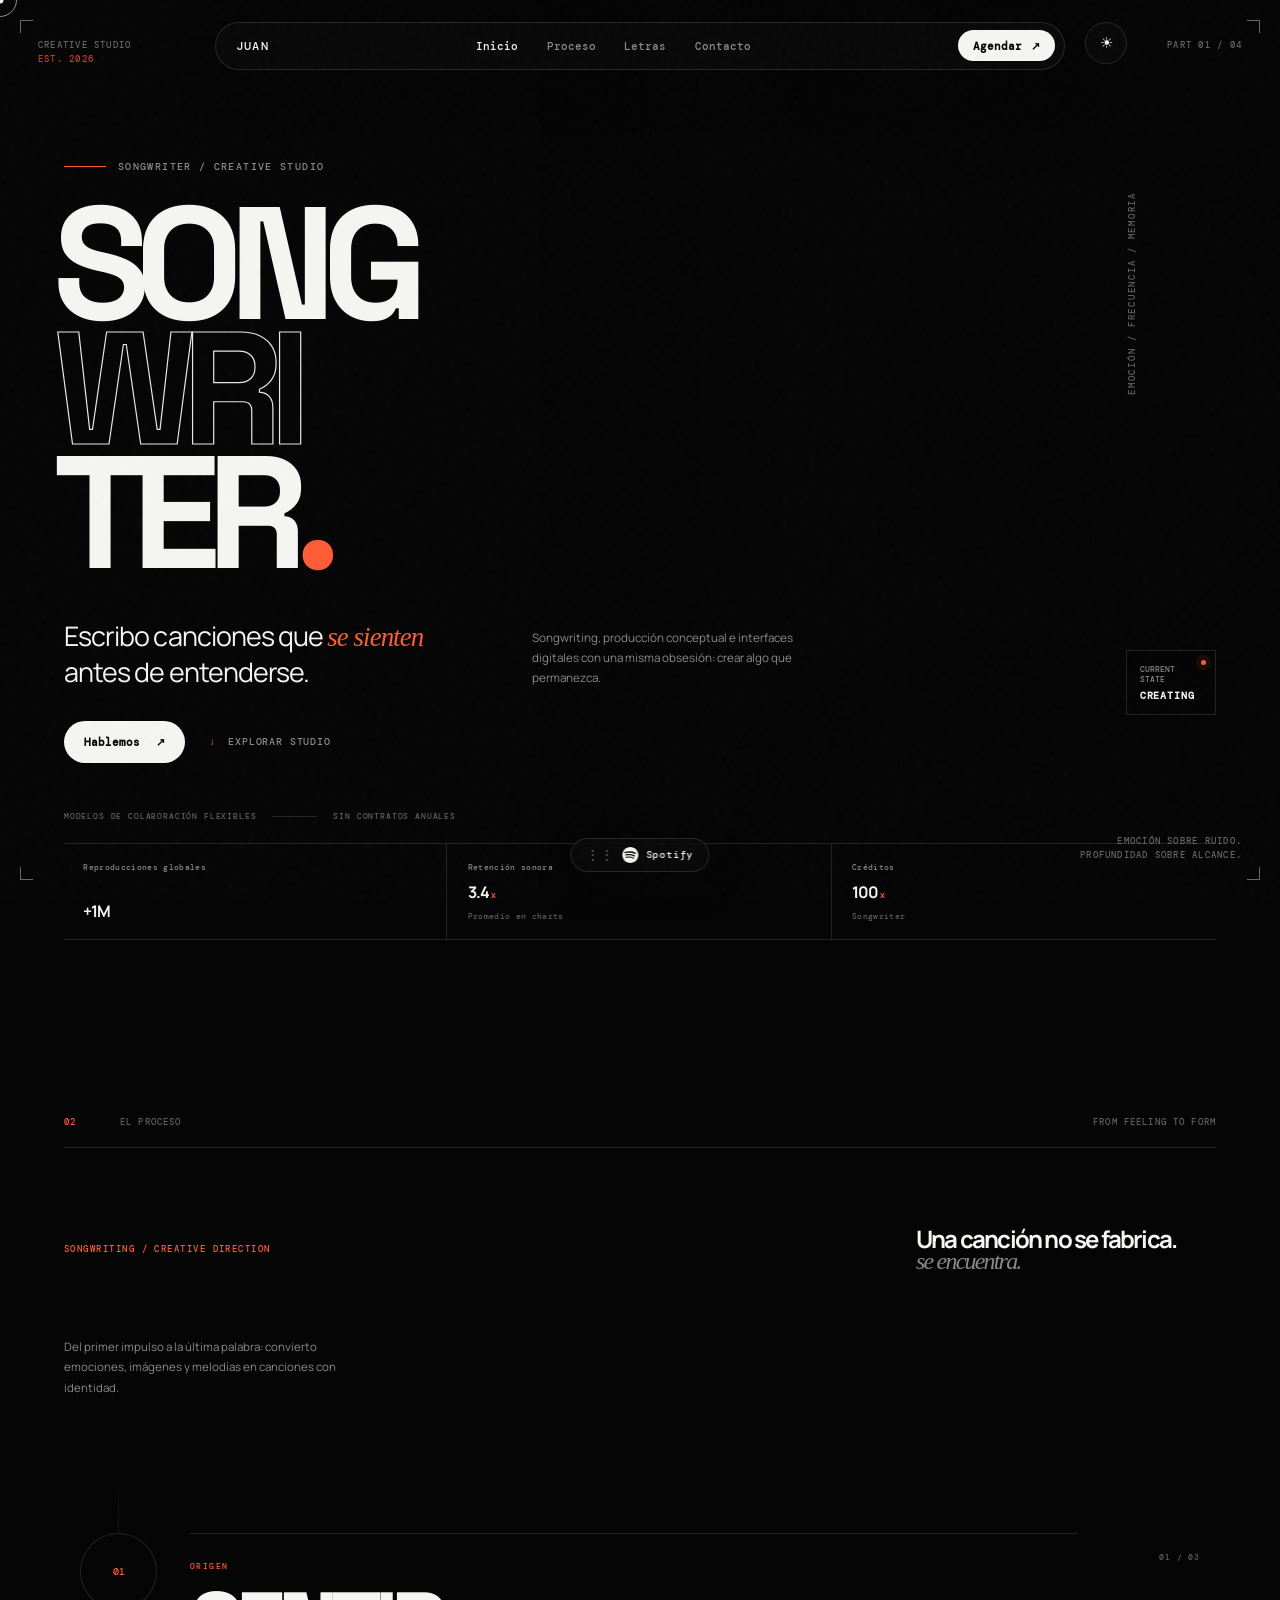
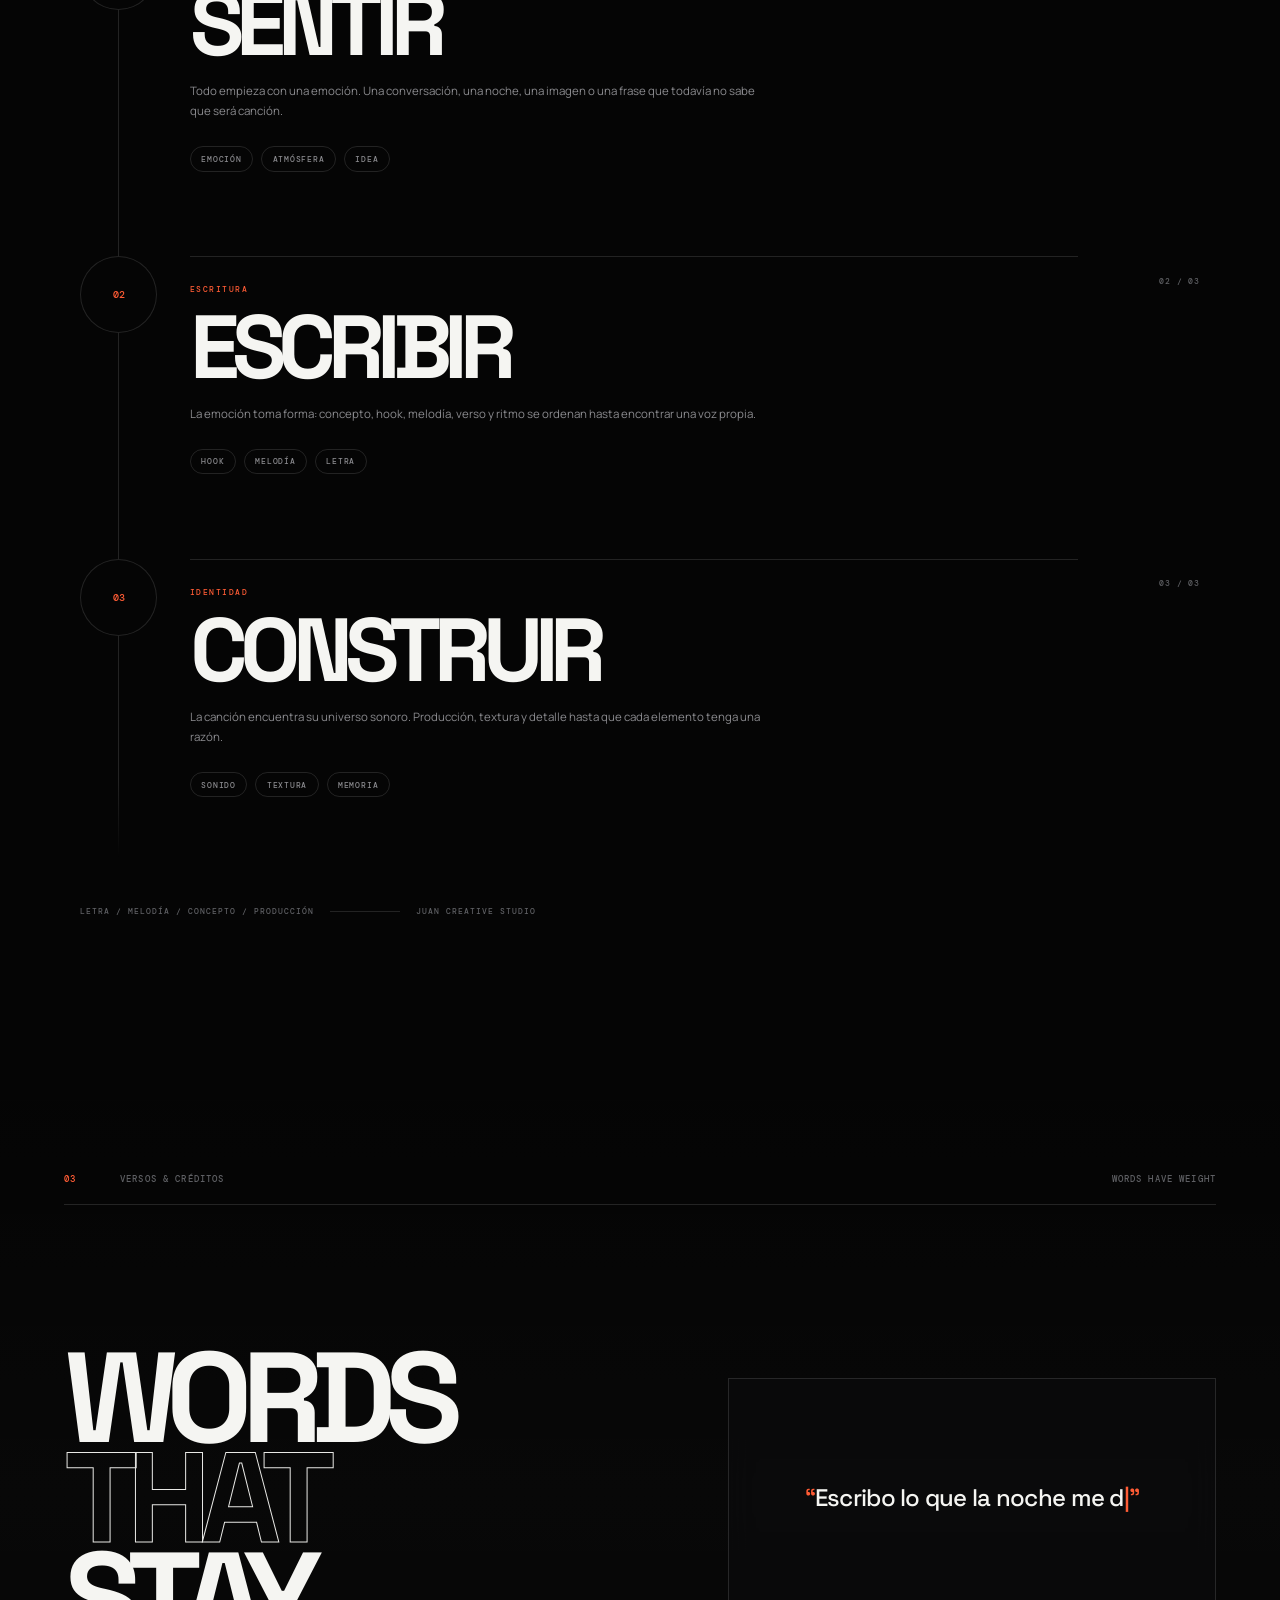
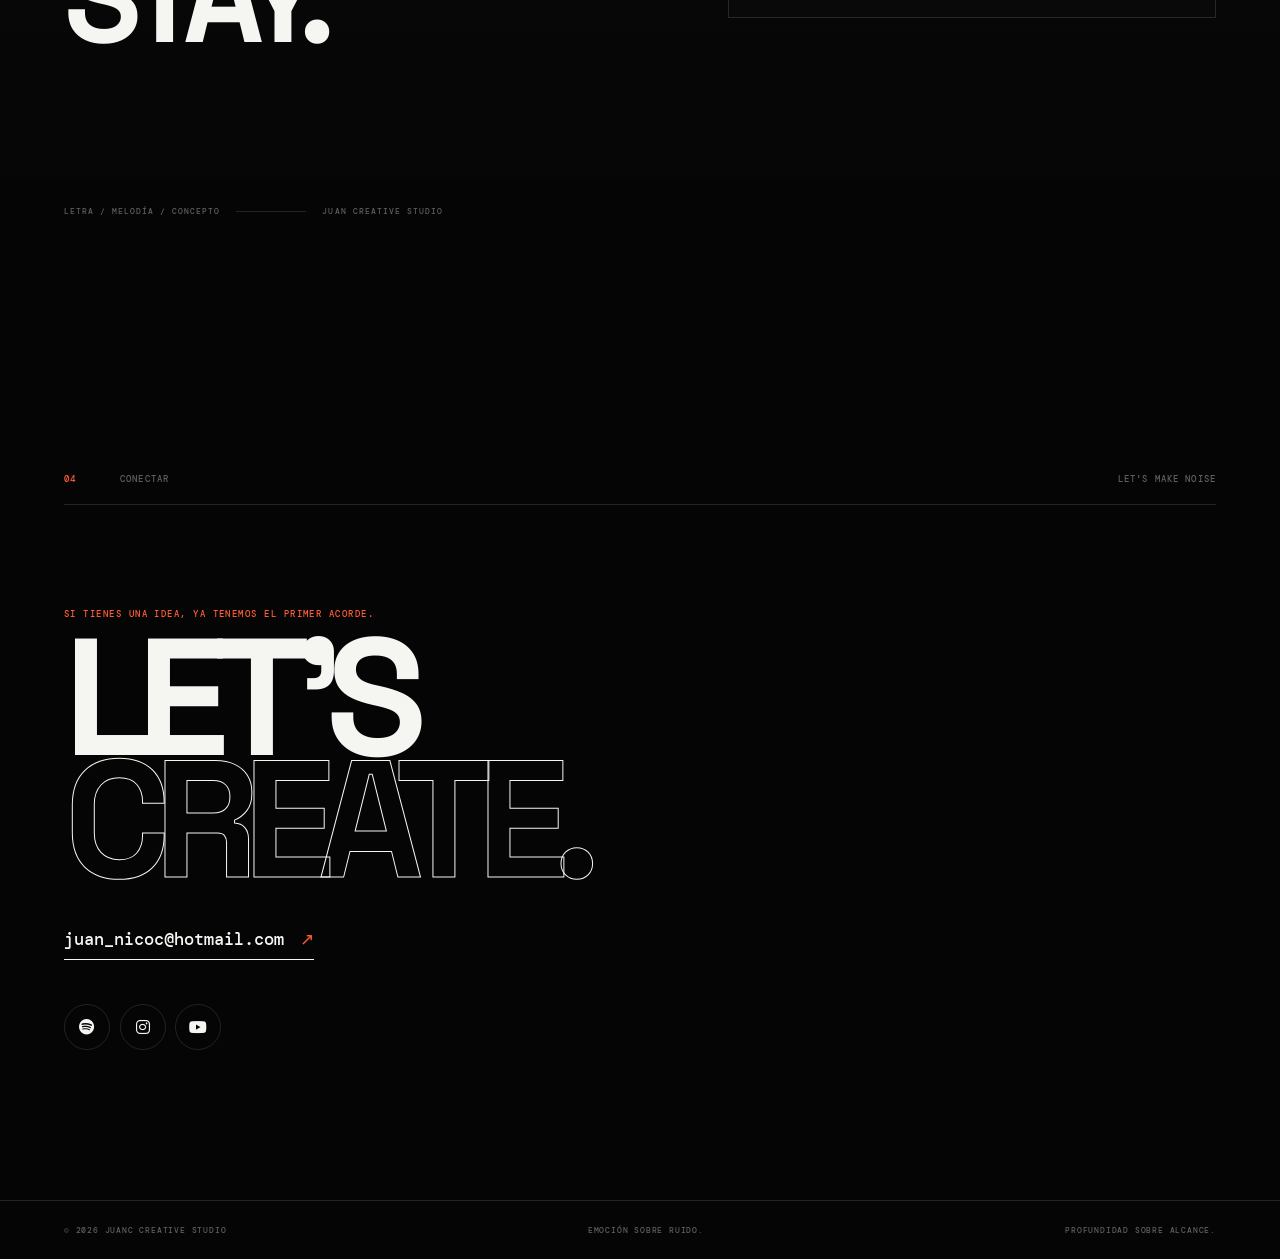
==== commit d7b7fa90: "." ====
--- a/index.html
+++ b/index.html
@@ -3,49 +3,41 @@
 <head>
     <meta charset="UTF-8">
     <meta name="viewport" content="width=device-width, initial-scale=1.0">
-    <title>Juan | Songwriter Studio</title>
-    <!-- Font Awesome 6 CDN -->
+    <meta name="theme-color" content="#050505">
+    <meta name="description" content="JUAN — Songwriter Creative Studio. Canciones, conceptos y experiencias digitales.">
+    <title>JUAN — Songwriter Creative Studio</title>
+
+    <link rel="preconnect" href="https://fonts.googleapis.com">
+    <link rel="preconnect" href="https://fonts.gstatic.com" crossorigin>
+    <link href="https://fonts.googleapis.com/css2?family=DM+Mono:wght@300;400;500&family=Manrope:wght@400;500;600;700;800&family=Space+Grotesk:wght@400;500;600;700&display=swap" rel="stylesheet">
     <link rel="stylesheet" href="https://cdnjs.cloudflare.com/ajax/libs/font-awesome/6.5.1/css/all.min.css">
     <link rel="stylesheet" href="styles.css">
 </head>
+
 <body class="dark-theme">
-
-    <!-- Background Video Flotante -->
-    <!-- <div class="video-container">
-        <video autoplay loop muted playsinline aria-hidden="true" id="bg-video">
-            https://videos.porsche.com/id/e3iicoupegtsmobile/hls.m3u8
-             <source src="https://d8j0ntlcm91z4.cloudfront.net/user_38xzZboKViGWJOttwIXH07lWA1P/hf_20260801_001207_ec20d138-aa45-4b2b-ab8c-bdc71607f240.mp4" type="video/mp4">
+    <div class="noise"></div>
+    <div class="cursor" id="cursor"></div>
+    <div class="cursor-follower" id="cursor-follower"></div>
+
+    <div class="video-container" aria-hidden="true">
+        <video autoplay loop muted playsinline id="bg-video">
             <source src="https://d8j0ntlcm91z4.cloudfront.net/user_38xzZboKViGWJOttwIXH07lWA1P/hf_20260801_001207_ec20d138-aa45-4b2b-ab8c-bdc71607f240.mp4" type="video/mp4">
         </video>
-    </div> -->
-
-    <div class="video-container">
-    <video autoplay loop muted playsinline aria-hidden="true" id="bg-video">
-        <source src="https://d8j0ntlcm91z4.cloudfront.net/user_38xzZboKViGWJOttwIXH07lWA1P/hf_20260801_001207_ec20d138-aa45-4b2b-ab8c-bdc71607f240.mp4" type="video/mp4">
-    </video>
-</div>
-
-    <!-- UI Corners -->
+        <div class="video-vignette"></div>
+    </div>
+
     <div class="ui-corner corner-top-left"></div>
     <div class="ui-corner corner-top-right"></div>
     <div class="ui-corner corner-bottom-left"></div>
     <div class="ui-corner corner-bottom-right"></div>
 
-    <!-- Microtextos UI -->
-    <div class="corner-text text-top-left">CREATIVE STUDIO<br>EST. 2026</div>
+    <div class="corner-text text-top-left">CREATIVE STUDIO<br><span>EST. 2026</span></div>
     <div class="corner-text text-top-right">PART 01 / 04</div>
-
-    <!-- Cursor Personalizado -->
-    <div class="custom-cursor" id="cursor"></div>
-    <div class="custom-cursor-follower" id="cursor-follower"></div>
-
-    <!-- Header Floating Navbar -->
+    <div class="corner-text text-bottom-right">EMOCIÓN SOBRE RUIDO.<br>PROFUNDIDAD SOBRE ALCANCE.</div>
+
     <header class="navbar-wrapper">
-
-        <!-- MENÚ PRINCIPAL -->
         <nav class="navbar">
             <a href="#hero" class="nav-brand">
-                <span class="status-dot"></span>
                 <span>JUAN</span>
             </a>
 
@@ -57,162 +49,215 @@
             </div>
 
             <div class="nav-actions">
-                <!-- Agendar -->
-                <a href="#contacto" class="btn-primary-pill">Agendar</a>
-
-                <!-- Hamburguesa -->
-                <button class="hamburger" id="hamburger" aria-label="Menú">
-                    <span></span>
-                    <span></span>
-                    <span></span>
+                <a href="#contacto" class="btn-primary-pill">Agendar <span>↗</span></a>
+                <button class="hamburger" id="hamburger" aria-label="Abrir menú">
+                    <span></span><span></span><span></span>
                 </button>
             </div>
         </nav>
 
-        <!-- BOTÓN DE TEMA FUERA DEL MENÚ -->
         <button id="theme-toggle" class="theme-btn-floating" aria-label="Cambiar tema">
-            <span class="theme-icon">☀️</span>
+            <span class="theme-icon">☀</span>
         </button>
-
     </header>
 
     <main class="content-wrapper">
-        
-        <!-- 1. HERO SECTION -->
+
+        <!-- HERO -->
         <section id="hero" class="section hero-section">
-            <div class="container">
-                <div class="hero-left-content">
-                    <h1 class="hero-title animate-on-scroll">SONG<br>WRI<br>TER</h1>
-                    <p class="hero-subtitle animate-on-scroll">Escribo canciones y desarrollo interfaces web.</p>
-                    <p class="hero-subtitle animate-on-scroll">"Passionate about the music industry and record production"</p>
-
-                    <div class="hero-cta-group animate-on-scroll">
-                        <a href="mailto:juan_nicoc@hotmail.com" class="btn-hero-primary">Mail →</a>
-                        <a href="#proceso" class="btn-hero-secondary">VER PROCESO</a>
-                    </div>
-
-                    <span class="hero-footnote">Modelos de colaboración flexibles. Sin contratos anuales.</span>
-                </div>
-
-                <div class="bottom-metrics-bar animate-on-scroll">
+            <div class="hero-grid">
+                <div class="hero-main">
+                    <div class="eyebrow reveal">
+                        <span class="eyebrow-line"></span>
+                        <span>SONGWRITER / CREATIVE STUDIO</span>
+                        <!-- <span class="eyebrow-index">001</span> -->
+                    </div>
+
+                    <h1 class="hero-title reveal">
+                        <span>SONG</span>
+                        <span class="outline-word">WRI</span>
+                        <span>TER<span class="title-dot">.</span></span>
+                    </h1>
+
+                    <div class="hero-copy reveal">
+                        <p class="hero-lead">Escribo canciones que <em>se sienten</em><br class="desktop-only"> antes de entenderse.</p>
+                        <p class="hero-description">Songwriting, producción conceptual e interfaces digitales con una misma obsesión: crear algo que permanezca.</p>
+                    </div>
+
+                    <div class="hero-cta-group reveal">
+                        <a href="mailto:juan_nicoc@hotmail.com" class="btn-hero-primary">Hablemos <span>↗</span></a>
+                        <a href="#proceso" class="btn-hero-secondary"><span class="play-mini">↓</span> EXPLORAR STUDIO</a>
+                    </div>
+                </div>
+
+                <div class="hero-side reveal">
+                    <div class="side-vertical">EMOCIÓN / FRECUENCIA / MEMORIA</div>
+                    <div class="hero-side-card">
+                        <span class="side-label">CURRENT STATE</span>
+                        <strong>CREATING</strong>
+                        <span class="pulse"></span>
+                    </div>
+                </div>
+            </div>
+
+            <div class="hero-bottom reveal">
+                <div class="hero-footnote">
+                    <span>MODELOS DE COLABORACIÓN FLEXIBLES</span>
+                    <span class="line"></span>
+                    <span>SIN CONTRATOS ANUALES</span>
+                </div>
+
+                <div class="metrics">
                     <div class="metric-card">
                         <span class="metric-label">Reproducciones globales</span>
-                        <span class="metric-value">+1M</span>
-                    </div>
-
+                        <strong>+1M</strong>
+                    </div>
                     <div class="metric-card">
                         <span class="metric-label">Retención sonora</span>
-                        <span class="metric-value">3.4x</span>
-                        <span class="metric-subtext">Promedio en charts</span>
-                    </div>
-
+                        <strong>3.4<span>x</span></strong>
+                        <small>Promedio en charts</small>
+                    </div>
                     <div class="metric-card">
                         <span class="metric-label">Créditos</span>
-                        <span class="metric-value">100x</span>
-                        <span class="metric-subtext">Songwriter</span>
-                    </div>
-                </div>
-            </div>
-        </section>
-
-        <!-- 2. PROCESO CREATIVO -->
-        <section id="proceso" class="section process-editorial-section">
-            <div class="container">
-                <div class="editorial-wrapper">
-                    <div class="editorial-line animate-on-scroll">
-                        <span class="edit-text dark">Música</span>
-                        <span class="edit-text italic">orgánica</span>
-                        <div class="pill-badge img-pill-1">
-                            <img src="https://images.unsplash.com/photo-1583738510073-e29e1753036c?q=80&w=1170&auto=format&fit=crop" alt="Estudio de composición" />
-                        </div>
-                    </div>
-
-                    <div class="editorial-line animate-on-scroll">
-                        <span class="edit-text dark">sin</span>
-                        <span class="edit-icon">✦</span>
-                        <span class="edit-text dark">ataduras</span>
-                        <div class="pill-badge img-pill-2">
-                            <img src="https://images.unsplash.com/photo-1525362081669-2b476bb628c3?q=80&w=687&auto=format&fit=crop" alt="Producción de audio" />
-                        </div>
-                    </div>
-
-                    <div class="editorial-line animate-on-scroll">
-                        <span class="edit-text muted">comerciales.</span>
-                        <span class="edit-emoji">🔥</span>
-                    </div>
-                </div>
-            </div>
-        </section>
-
-        <!-- 3. LETRAS & FRASES -->
-        <section id="letras" class="section">
-            <div class="container">
-                <h2 class="section-title animate-on-scroll">Versos & Créditos</h2>
-                <div class="typing-container animate-on-scroll">
+                        <strong>100<span>x</span></strong>
+                        <small>Songwriter</small>
+                    </div>
+                </div>
+            </div>
+        </section>
+
+        <!-- PROCESO -->
+        <section id="proceso" class="section process-section">
+            <div class="section-meta reveal">
+                <span>02</span>
+                <span>EL PROCESO</span>
+                <span>FROM FEELING TO FORM</span>
+            </div>
+
+            <div class="process-intro reveal">
+                <p class="section-kicker">SONGWRITING / CREATIVE DIRECTION</p>
+                <h2>Una canción no se fabrica.<br><em>se encuentra.</em></h2>
+                <p class="process-manifesto">Del primer impulso a la última palabra: convierto emociones, imágenes y melodías en canciones con identidad.</p>
+            </div>
+
+            <div class="process-rail">
+                <div class="process-line"></div>
+
+                <article class="process-stage reveal">
+                    <div class="stage-index">01</div>
+                    <div class="stage-main">
+                        <span class="stage-tag">ORIGEN</span>
+                        <h3>SENTIR</h3>
+                        <p>Todo empieza con una emoción. Una conversación, una noche, una imagen o una frase que todavía no sabe que será canción.</p>
+                        <div class="stage-keywords"><span>EMOCIÓN</span><span>ATMÓSFERA</span><span>IDEA</span></div>
+                    </div>
+                    <div class="stage-mark">01 / 03</div>
+                </article>
+
+                <article class="process-stage reveal">
+                    <div class="stage-index">02</div>
+                    <div class="stage-main">
+                        <span class="stage-tag">ESCRITURA</span>
+                        <h3>ESCRIBIR</h3>
+                        <p>La emoción toma forma: concepto, hook, melodía, verso y ritmo se ordenan hasta encontrar una voz propia.</p>
+                        <div class="stage-keywords"><span>HOOK</span><span>MELODÍA</span><span>LETRA</span></div>
+                    </div>
+                    <div class="stage-mark">02 / 03</div>
+                </article>
+
+                <article class="process-stage reveal">
+                    <div class="stage-index">03</div>
+                    <div class="stage-main">
+                        <span class="stage-tag">IDENTIDAD</span>
+                        <h3>CONSTRUIR</h3>
+                        <p>La canción encuentra su universo sonoro. Producción, textura y detalle hasta que cada elemento tenga una razón.</p>
+                        <div class="stage-keywords"><span>SONIDO</span><span>TEXTURA</span><span>MEMORIA</span></div>
+                    </div>
+                    <div class="stage-mark">03 / 03</div>
+                </article>
+            </div>
+
+            <div class="process-footer reveal">
+                <span>LETRA / MELODÍA / CONCEPTO / PRODUCCIÓN</span>
+                <span class="process-footer-line"></span>
+                <span>JUAN CREATIVE STUDIO</span>
+            </div>
+        </section>
+
+        <!-- LETRAS -->
+        <section id="letras" class="section lyrics-section">
+            <div class="section-meta reveal">
+                <span>03</span>
+                <span>VERSOS & CRÉDITOS</span>
+                <span>WORDS HAVE WEIGHT</span>
+            </div>
+
+            <div class="lyrics-layout">
+                <div class="lyrics-title reveal">
+                    <span>WORDS</span>
+                    <span class="outline-word">THAT</span>
+                    <span>STAY.</span>
+                </div>
+
+                <div class="typing-container reveal">
+                    <span class="typing-prefix">“</span>
                     <span class="typing-text" id="typing-text"></span>
                     <span class="cursor-blink">|</span>
-                </div>
-            </div>
-        </section>
-
-        <!-- 4. CONTACTO -->
-        <section id="contacto" class="section">
-            <div class="container">
-                <h2 class="section-title animate-on-scroll">Conectar</h2>
-                <div class="social-links animate-on-scroll">
-                    <a href="https://open.spotify.com/user/juankz24?si=3075899adc7e4e14" target="_blank" rel="noopener" class="social-icon" aria-label="Spotify">
-                        <i class="fa-brands fa-spotify"></i>
-                    </a>
-                    <a href="https://www.instagram.com/juancc.u/" target="_blank" rel="noopener" class="social-icon" aria-label="Instagram">
-                        <i class="fa-brands fa-instagram"></i>
-                    </a>
-                    <a href="#" target="_blank" rel="noopener" class="social-icon" aria-label="YouTube">
-                        <i class="fa-brands fa-youtube"></i>
-                    </a>
-                </div>
-            </div>
-        </section>
-
-        <!-- Widget Flotante de Spotify -->
+                    <span class="typing-prefix">”</span>
+                </div>
+            </div>
+
+            <div class="lyrics-bottom reveal">
+                <span>LETRA / MELODÍA / CONCEPTO</span>
+                <span class="lyrics-line"></span>
+                <span>JUAN CREATIVE STUDIO</span>
+            </div>
+        </section>
+
+        <!-- CONTACTO -->
+        <section id="contacto" class="section contact-section">
+            <div class="section-meta reveal">
+                <span>04</span>
+                <span>CONECTAR</span>
+                <span>LET'S MAKE NOISE</span>
+            </div>
+
+            <div class="contact-content reveal">
+                <p class="section-kicker">SI TIENES UNA IDEA, YA TENEMOS EL PRIMER ACORDE.</p>
+                <h2>LET'S<br><span>CREATE.</span></h2>
+                <a href="mailto:juan_nicoc@hotmail.com" class="contact-mail">juan_nicoc@hotmail.com <span>↗</span></a>
+            </div>
+
+            <div class="social-links reveal">
+                <a href="https://open.spotify.com/user/juankz24?si=3075899adc7e4e14" target="_blank" rel="noopener" class="social-icon" aria-label="Spotify"><i class="fa-brands fa-spotify"></i></a>
+                <a href="https://www.instagram.com/juancc.u/" target="_blank" rel="noopener" class="social-icon" aria-label="Instagram"><i class="fa-brands fa-instagram"></i></a>
+                <a href="#" class="social-icon" aria-label="YouTube"><i class="fa-brands fa-youtube"></i></a>
+            </div>
+        </section>
+
+        <!-- SPOTIFY -->
         <div class="spotify-floating-wrapper" id="spotify-widget">
             <button class="spotify-toggle-btn" id="spotify-toggle" aria-label="Abrir reproductor de Spotify">
-                <span class="drag-handle">⋮⋮</span>
-                <svg 
-                    class="spotify-icon" 
-                    viewBox="0 0 24 24" 
-                    fill="currentColor"
-                    aria-hidden="true"
-                >
+                <span class="drag-handle" aria-hidden="true">⋮⋮</span>
+                <svg class="spotify-icon" viewBox="0 0 24 24" fill="currentColor" aria-hidden="true">
                     <path d="M12 0C5.373 0 0 5.373 0 12s5.373 12 12 12 12-5.373 12-12S18.627 0 12 0zm5.52 17.34c-.24.36-.72.48-1.08.24-2.94-1.8-6.66-2.22-11.04-1.2-.42.12-.84-.12-.96-.54-.12-.42.12-.84.54-.96 4.8-1.08 8.88-.6 12.12 1.38.42.24.54.66.42 1.08zm1.44-3.3c-.3.42-.84.6-1.32.3-3.36-2.04-8.46-2.64-12.42-1.44-.48.12-.96-.18-1.08-.6-.12-.48.18-.96.6-1.08 4.56-1.38 10.2-.72 13.98 1.56.42.24.54.84.24 1.26zm.12-3.42C15.06 8.4 8.64 8.16 4.62 9.36c-.6.18-1.2-.18-1.38-.78-.18-.6.18-1.2.78-1.38 4.68-1.38 11.7-1.08 15.84 1.38.54.3.72 1.02.42 1.56-.3.48-1.02.66-1.2.48z"/>
                 </svg>
                 <span>Spotify</span>
             </button>
-
             <div class="spotify-card">
                 <div class="spotify-card-header">
+                    <span>NOW PLAYING</span>
                     <button class="spotify-close-btn" id="spotify-close" aria-label="Minimizar">✕</button>
                 </div>
-                <iframe 
-                    style="border-radius:12px" 
-                    src="https://open.spotify.com/embed/playlist/22cDn8Z4ClfBMBU1RwWfDn?utm_source=generator&si=44ccc80ef14b4570&theme=0" 
-                    width="100%" 
-                    height="152" 
-                    frameBorder="0" 
-                    allowfullscreen="" 
-                    allow="autoplay; clipboard-write; encrypted-media; fullscreen; picture-in-picture" 
-                    loading="lazy">
-                </iframe>
-            </div>
-        </div>
-
-        <div class="corner-text text-bottom-right">
-            EMOCIÓN SOBRE RUIDO.<br>
-            PROFUNDIDAD SOBRE ALCANCE.
+                <iframe src="https://open.spotify.com/embed/playlist/22cDn8Z4ClfBMBU1RwWfDn?utm_source=generator&theme=0" width="100%" height="152" frameborder="0" allow="autoplay; clipboard-write; encrypted-media; fullscreen; picture-in-picture" loading="lazy"></iframe>
+            </div>
         </div>
     </main>
 
     <footer class="footer">
-        <p>© 2026 JUANC CREATIVE STUDIO. Todos los derechos reservados.</p>
+        <span>© 2026 JUANC CREATIVE STUDIO</span>
+        <span>EMOCIÓN SOBRE RUIDO.</span>
+        <span>PROFUNDIDAD SOBRE ALCANCE.</span>
     </footer>
 
     <script src="script.js"></script>
--- a/styles.css
+++ b/styles.css
@@ -1,796 +1,315 @@
-/* ==========================================================================
-   VARIABLES Y TEMA BASE (DARK / LIGHT)
-   ========================================================================== */
-@font-face {
-    font-family: "Geist Mono:SemiBold";
-    font-style: normal;
-    font-weight: 600;
-    font-display: swap;
-    src: url("https://static.figma.com/font/GeistMono_wght__1") format("woff2");
-}
-
-:root {
-    --bg-color: #030304;
-    --text-color: #ffffff;
-    --text-muted: #8e8e93;
-    --accent-neon: #7928ca;
-    --glass-bg: rgba(18, 18, 20, 0.65);
-    --glass-border: rgba(255, 255, 255, 0.1);
-    --font-custom: "Geist Mono:SemiBold", monospace, sans-serif;
-    --transition-speed: 0.35s;
-}
-
-body.light-theme {
-    --bg-color: #f4f4f6;
-    --text-color: #0d0d0e;
-    --text-muted: #55555e;
-    --accent-neon: #0070f3;
-    --glass-bg: rgba(255, 255, 255, 0.75);
-    --glass-border: rgba(0, 0, 0, 0.12);
-}
-
-* {
-    margin: 0;
-    padding: 0;
-    box-sizing: border-box;
-}
-
-html, body {
-    width: 100%;
-    max-width: 100%;
-    overflow-x: hidden !important; /* Bloquea el desbordamiento horizontal */
-    position: relative;
-}
-
-html {
-    scroll-behavior: smooth;
-}
-
-body {
-    background-color: var(--bg-color);
-    color: var(--text-color);
-    font-family: var(--font-custom);
-    transition: background-color var(--transition-speed) ease, color var(--transition-speed) ease;
-}
-
-/* ==========================================================================
-   MÁSCARA Y CONTENEDORES
-   ========================================================================== */
-.content-wrapper {
-    position: relative;
-    z-index: 10;
-    width: 100%;
-    overflow-x: hidden;
-    mask-image: linear-gradient(
-        to bottom, 
-        transparent 0px, 
-        transparent 80px, 
-        rgba(0, 0, 0, 0.8) 130px, 
-        black 180px
-    );
-    -webkit-mask-image: linear-gradient(
-        to bottom, 
-        transparent 0px, 
-        transparent 80px, 
-        rgba(0, 0, 0, 0.8) 130px, 
-        black 180px
-    );
-}
-
-.container {
-    max-width: 1100px;
-    margin: 0 auto;
-    padding: 0 1.5rem;
-    width: 100%;
-}
-
-.section {
-    min-height: 100vh;
-    padding: 6rem 0;
-    display: flex;
-    flex-direction: column;
-    justify-content: center;
-    position: relative;
-}
-
-.section-title {
-    font-size: clamp(1.8rem, 4vw, 3rem);
-    text-transform: uppercase;
-    margin-bottom: 2.5rem;
-    text-align: center;
-    letter-spacing: -0.02em;
-}
-
-/* ==========================================================================
-   VIDEO BACKGROUND
-   ========================================================================== */
-.video-container {
-    position: fixed;
-    top: 0;
-    right: 0;
-    width: 55vw;
-    height: 100vh;
-    pointer-events: none;
-    z-index: 1;
-    overflow: hidden;
-    mask-image: linear-gradient(to right, transparent 0%, black 35%);
-    -webkit-mask-image: linear-gradient(to right, transparent 0%, black 35%);
-    transition: opacity var(--transition-speed);
-}
-
-body.light-theme .video-container {
-    opacity: 0.25;
-}
-
-#bg-video {
-    width: 100%;
-    height: 100%;
-    object-fit: cover;
-    opacity: 0.85;
-}
-
-/* ==========================================================================
-   MARCOS Y ESQUINAS TÁCTICAS UI
-   ========================================================================== */
-.ui-corner {
-    position: fixed;
-    width: 12px;
-    height: 12px;
-    pointer-events: none;
-    z-index: 100;
-}
-
-.corner-top-left { top: 20px; left: 20px; border-top: 1.5px solid var(--text-muted); border-left: 1.5px solid var(--text-muted); }
-.corner-top-right { top: 20px; right: 20px; border-top: 1.5px solid var(--text-muted); border-right: 1.5px solid var(--text-muted); }
-.corner-bottom-left { bottom: 20px; left: 20px; border-bottom: 1.5px solid var(--text-muted); border-left: 1.5px solid var(--text-muted); }
-.corner-bottom-right { bottom: 20px; right: 20px; border-bottom: 1.5px solid var(--text-muted); border-right: 1.5px solid var(--text-muted); }
-
-.corner-text {
-    position: fixed;
-    font-size: 0.65rem;
-    letter-spacing: 0.12em;
-    color: var(--text-muted);
-    text-transform: uppercase;
-    z-index: 90;
-    line-height: 1.4;
-    pointer-events: none;
-    opacity: 0.6;
-}
-
-.text-top-left { top: 38px; left: 38px; }
-.text-top-right { top: 38px; right: 38px; }
-.text-bottom-right { bottom: 38px; right: 38px; text-align: right; }
-
-/* ==========================================================================
-   CURSOR PERSONALIZADO
-   ========================================================================== */
-.custom-cursor {
-    width: 8px;
-    height: 8px;
-    background: var(--text-color);
-    border-radius: 50%;
-    position: fixed;
-    top: 0; left: 0;
-    pointer-events: none;
-    z-index: 9999;
-    transform: translate(-50%, -50%);
-}
-
-.custom-cursor-follower {
-    width: 32px;
-    height: 32px;
-    border: 1px solid var(--text-color);
-    opacity: 0.5;
-    border-radius: 50%;
-    position: fixed;
-    top: 0; left: 0;
-    pointer-events: none;
-    z-index: 9998;
-    transform: translate(-50%, -50%);
-}
-
-/* ==========================================================================
-   NAVBAR & NAVEGACIÓN
-   ========================================================================== */
-.navbar-wrapper {
-    position: fixed;
-    top: 1.5rem;
-    left: 0;
-    width: 100%;
-
-    display: flex;
-    justify-content: center;
-    align-items: center;
-
-    z-index: 1000;
-
-    padding: 0 1rem;
-}
-
-.navbar {
-    display: flex;
-    align-items: center;
-    justify-content: space-between;
-    width: 100%;
-    max-width: 850px;
-    padding: 0.5rem 0.8rem 0.5rem 1.4rem;
-    background: var(--glass-bg);
-    backdrop-filter: blur(20px);
-    -webkit-backdrop-filter: blur(20px);
-    border: 1px solid var(--glass-border);
-    border-radius: 100px;
-    box-shadow: 0 10px 30px rgba(0, 0, 0, 0.25);
-}
-
-.nav-brand {
-    display: flex;
-    align-items: center;
-    gap: 0.5rem;
-    text-decoration: none;
-    color: var(--text-color);
-    font-size: 0.85rem;
-    letter-spacing: 0.05em;
-}
-
-.status-dot {
-    width: 6px;
-    height: 6px;
-    background-color: #c6c3b2;
-    border-radius: 50%;
-    box-shadow: 0 0 8px #c6c3b2;
-}
-
-.nav-links {
-    display: flex;
-    gap: 1.8rem;
-}
-
-.nav-link {
-    color: var(--text-muted);
-    text-decoration: none;
-    font-size: 0.8rem;
-    transition: color 0.3s ease;
-}
-
-.nav-link:hover, .nav-link.active {
-    color: var(--text-color);
-}
-
-/* Acciones agrupadas: Tema + Agendar + Hamburguesa */
-.nav-actions {
-    display: flex;
-    align-items: center;
-    gap: 0.6rem;
-}
-
-.btn-primary-pill {
-    background-color: var(--text-color);
-    color: var(--bg-color);
-    text-decoration: none;
-    padding: 0.5rem 1.1rem;
-    border-radius: 100px;
-    font-size: 0.78rem;
-    font-weight: 600;
-    transition: transform 0.2s ease, opacity 0.2s ease;
-}
-
-/* ==========================================================================
-   BOTÓN LIGHT / DARK — FUERA DEL MENÚ
-   ========================================================================== */
-
-.theme-btn-floating {
-    position: fixed;
-
-    /* Escritorio */
-    top: 1.5rem;
-    left: calc(50% + 445px);
-
-    width: 42px;
-    height: 42px;
-
-    display: flex;
-    align-items: center;
-    justify-content: center;
-
-    background: var(--glass-bg);
-    border: 1px solid var(--glass-border);
-    border-radius: 50%;
-
-    backdrop-filter: blur(20px);
-    -webkit-backdrop-filter: blur(20px);
-
-    color: var(--text-color);
-
-    cursor: pointer;
-
-    font-size: 0.95rem;
-
-    box-shadow: 0 8px 25px rgba(0, 0, 0, 0.25);
-
-    transition:
-        background 0.3s ease,
-        border-color 0.3s ease,
-        color 0.3s ease,
-        transform 0.3s ease,
-        box-shadow 0.3s ease;
-
-    padding: 0;
-
-    /* MUY IMPORTANTE */
-    z-index: 2000;
-}
-
-/* Hover */
-
-.theme-btn-floating:hover {
-    background: var(--text-color);
-    color: var(--bg-color);
-
-    border-color: var(--text-color);
-
-    transform: scale(1.08);
-
-    box-shadow:
-        0 0 0 1px var(--glass-border),
-        0 10px 30px rgba(0, 0, 0, 0.35);
-}
-
-/* Icono */
-
-.theme-btn-floating .theme-icon {
-    display: flex;
-    align-items: center;
-    justify-content: center;
-
-    line-height: 1;
-
-    transition: transform 0.3s ease;
-}
-
-.theme-btn-floating:hover .theme-icon {
-    transform: rotate(20deg);
-}
-
-.hamburger {
-    display: none;
-    flex-direction: column;
-    justify-content: center;
-    gap: 5px;
-    background: none;
-    border: none;
-    cursor: pointer;
-    padding: 5px;
-    z-index: 1001;
-}
-
-.hamburger span {
-    width: 22px;
-    height: 2px;
-    background-color: var(--text-color);
-    transition: all 0.3s ease;
-}
-
-/* ==========================================================================
-   HERO SECTION
-   ========================================================================== */
-.hero-section {
-    padding-top: 11rem;
-    padding-bottom: 4rem;
-    display: flex;
-    flex-direction: column;
-    justify-content: space-between;
-}
-
-.hero-left-content {
-    max-width: 620px;
-}
-
-.hero-title {
-    font-size: clamp(2.5rem, 6vw, 4.8rem);
-    line-height: 1.05;
-    font-weight: 600;
-    letter-spacing: -0.04em;
-    margin-bottom: 1.8rem;
-    text-transform: uppercase;
-}
-
-.hero-subtitle {
-    font-size: clamp(0.85rem, 1.5vw, 1rem);
-    color: var(--text-muted);
-    line-height: 1.6;
-    margin-bottom: 1rem;
-}
-
-.hero-cta-group {
-    display: flex;
-    align-items: center;
-    gap: 1.5rem;
-    margin: 2rem 0 1.5rem 0;
-}
-
-.btn-hero-primary {
-    background: var(--text-color);
-    color: var(--bg-color);
-    padding: 0.85rem 1.8rem;
-    border-radius: 100px;
-    text-decoration: none;
-    font-size: 0.85rem;
-    font-weight: 600;
-    transition: all 0.3s ease;
-}
-
-.btn-hero-secondary {
-    color: var(--text-muted);
-    text-decoration: none;
-    font-size: 0.75rem;
-    letter-spacing: 0.12em;
-    transition: color 0.3s ease;
-}
-
-.hero-footnote {
-    display: block;
-    font-size: 0.7rem;
-    color: var(--text-muted);
-}
-
-.bottom-metrics-bar {
-    display: grid;
-    grid-template-columns: repeat(auto-fit, minmax(180px, 1fr));
-    gap: 1rem;
-    margin-top: 3.5rem;
-    width: 100%;
-}
-
-.metric-card {
-    background: var(--glass-bg);
-    border: 1px solid var(--glass-border);
-    backdrop-filter: blur(12px);
-    border-radius: 14px;
-    padding: 1.2rem;
-    display: flex;
-    flex-direction: column;
-    justify-content: space-between;
-    gap: 0.8rem;
-}
-
-.metric-label { font-size: 0.7rem; color: var(--text-muted); }
-.metric-value { font-size: 1.8rem; font-weight: 600; letter-spacing: -0.03em; }
-.metric-subtext { font-size: 0.65rem; color: var(--text-muted); }
-
-/* ==========================================================================
-   PROCESO CREATIVO
-   ========================================================================== */
-.process-editorial-section {
-    padding: 6rem 0;
-}
-
-.editorial-wrapper {
-    display: flex;
-    flex-direction: column;
-    align-items: flex-start;
-    gap: 1rem;
-    max-width: 900px;
-    margin: 0 auto;
-}
-
-.editorial-line {
-    display: flex;
-    align-items: center;
-    gap: 1.2rem;
-    flex-wrap: wrap;
-}
-
-.edit-text {
-    font-size: clamp(2.2rem, 5.5vw, 5rem);
-    font-weight: 700;
-    line-height: 1.05;
-    letter-spacing: -0.04em;
-    text-transform: uppercase;
-}
-
-.edit-text.dark { color: var(--text-color); }
-.edit-text.muted { color: #e5484d; }
-.edit-text.italic {
-    font-family: serif;
-    font-style: italic;
-    font-weight: 400;
-    color: #f76808;
-}
-
-.edit-icon {
-    font-size: 2rem;
-    color: #f76808;
-    animation: pulse-glow 2s infinite ease-in-out;
-}
-
-.edit-emoji { font-size: 2.5rem; }
-
-.pill-badge {
-    display: inline-flex;
-    align-items: center;
-    justify-content: center;
-    width: 130px;
-    height: 50px;
-    border-radius: 100px;
-    overflow: hidden;
-    border: 1.5px solid var(--glass-border);
-    background: var(--glass-bg);
-    backdrop-filter: blur(10px);
-    transform: rotate(-3deg);
-    transition: transform 0.4s ease;
-}
-
-.pill-badge img { width: 100%; height: 100%; object-fit: cover; }
-.img-pill-2 { transform: rotate(4deg); }
-
-@keyframes pulse-glow {
-    0%, 100% { opacity: 0.8; transform: scale(1); }
-    50% { opacity: 1; transform: scale(1.15); }
-}
-
-/* ==========================================================================
-   LETRAS & TYPING
-   ========================================================================== */
-.typing-container {
-    min-height: 160px;
-    display: flex;
-    align-items: center;
-    justify-content: center;
-    font-size: clamp(1.1rem, 2.5vw, 2rem);
-    text-align: center;
-    padding: 2rem;
-    border: 1px solid var(--glass-border);
-    background: var(--glass-bg);
-    border-radius: 16px;
-    backdrop-filter: blur(10px);
-}
-
-.cursor-blink {
-    animation: blink 0.8s infinite;
-    color: var(--accent-neon);
-    margin-left: 4px;
-}
-
-@keyframes blink { 0%, 100% { opacity: 1; } 50% { opacity: 0; } }
-
-/* ==========================================================================
-   CONTACTO & REDES
-   ========================================================================== */
-.social-links {
-    display: flex;
-    justify-content: center;
-    gap: 1.5rem;
-    flex-wrap: wrap;
-}
-
-.social-icon {
-    width: 56px;
-    height: 56px;
-    display: inline-flex;
-    align-items: center;
-    justify-content: center;
-    border-radius: 50%;
-    background: var(--glass-bg);
-    border: 1px solid var(--glass-border);
-    color: var(--text-color);
-    text-decoration: none;
-    font-size: 1.3rem;
-    transition: transform 0.3s ease, border-color 0.3s ease;
-}
-
-.social-icon:hover {
-    transform: translateY(-5px);
-    border-color: var(--text-color);
-}
-
-.footer {
-    padding: 2rem;
-    text-align: center;
-    font-size: 0.72rem;
-    color: var(--text-muted);
-    border-top: 1px solid var(--glass-border);
-}
-
-/* ==========================================================================
-   WIDGET FLOTANTE SPOTIFY
-   ========================================================================== */
-.spotify-floating-wrapper {
-    position: fixed;
-    bottom: 30px;
-    left: 50%;
-    transform: translateX(-50%);
-    z-index: 1000;
-    display: flex;
-    flex-direction: column;
-    align-items: center;
-    touch-action: none;
-}
-
-.spotify-toggle-btn {
-    display: flex;
-    align-items: center;
-    gap: 8px;
-    background: var(--glass-bg);
-    border: 1px solid var(--glass-border);
-    backdrop-filter: blur(16px);
-    -webkit-backdrop-filter: blur(16px);
-    color: var(--text-color);
-    padding: 8px 16px;
-    border-radius: 100px;
-    cursor: grab;
-    font-family: var(--font-custom);
-    font-size: 0.72rem;
-    letter-spacing: 0.08em;
-    box-shadow: 0 8px 32px rgba(0, 0, 0, 0.4);
-    user-select: none;
-    -webkit-user-select: none;
-}
-
-.spotify-toggle-btn:active {
-    cursor: grabbing;
-}
-
-.drag-handle { color: var(--text-muted); opacity: 0.6; }
-.spotify-icon { width: 16px; height: 16px; }
-
-.spotify-card {
-    position: absolute;
-    bottom: 50px;
-    left: 50%;
-    transform: translateX(-50%) translateY(15px) scale(0.95);
-    width: 320px;
-    background: var(--glass-bg);
-    border: 1px solid var(--glass-border);
-    backdrop-filter: blur(20px);
-    -webkit-backdrop-filter: blur(20px);
-    border-radius: 16px;
-    padding: 12px;
-    box-shadow: 0 20px 40px rgba(0, 0, 0, 0.5);
-    opacity: 0;
-    visibility: hidden;
-    transition: opacity 0.35s ease, transform 0.35s ease, visibility 0.35s ease;
-    pointer-events: none;
-}
-
-.spotify-card-header {
-    display: flex;
-    justify-content: flex-end;
-    margin-bottom: 6px;
-}
-
-.spotify-close-btn {
-    background: none;
-    border: none;
-    color: var(--text-muted);
-    cursor: pointer;
-    font-size: 0.9rem;
-    padding: 2px 6px;
-}
-
-.spotify-floating-wrapper.is-open .spotify-card {
-    opacity: 1;
-    visibility: visible;
-    transform: translateX(-50%) translateY(0) scale(1);
-    pointer-events: all;
-}
-
-.spotify-floating-wrapper.is-open .spotify-toggle-btn {
-    opacity: 0;
-    pointer-events: none;
-}
-
-.animate-on-scroll {
-    opacity: 0;
-    transform: translateY(30px);
-    transition: opacity 0.8s ease, transform 0.8s ease;
-}
-
-.animate-on-scroll.is-visible {
-    opacity: 1;
-    transform: translateY(0);
-}
-
-/* ==========================================================================
-   MEDIA QUERIES - RESPONSIVIDAD Y MENÚ MÓVIL
-   ========================================================================== */
-@media (max-width: 992px) {
-    .hamburger {
-        display: flex;
-    }
-
-    /* Menú desplegable oculto sin romper el viewport horizontal */
-    .nav-links {
-        position: fixed;
-        top: 0;
-        left: 0;
-        width: 100%;
-        height: 100vh;
-        background: rgba(3, 3, 4, 0.98);
-        backdrop-filter: blur(25px);
-        -webkit-backdrop-filter: blur(25px);
-        flex-direction: column;
-        justify-content: center;
-        align-items: center;
-        gap: 2rem;
-        z-index: 999;
-        
-        opacity: 0;
-        visibility: hidden;
-        pointer-events: none;
-        transform: translateY(-10px);
-        transition: opacity 0.3s ease, transform 0.3s ease, visibility 0.3s ease;
-    }
-
-    /* Menú abierto */
-    .nav-links.active {
-        z-index: 999;
-
-        opacity: 1;
-        visibility: visible;
-        pointer-events: all;
-        transform: translateY(0);
-    }
-
-    .navbar {
-        width: calc(100% - 65px);
-        margin-right: 45px;
-    }
-
-    .theme-btn-floating {
-        position: fixed;
-        top: 1.5rem;
-        right: 0.8rem;
-        left: auto;
-
-        width: 40px;
-        height: 40px;
-
-        z-index: 3000;
-    }
-}
-
-@media (max-width: 768px) {
-    .hero-section {
-        padding-top: 8rem;
-        padding-bottom: 3rem;
-    }
-
-    .editorial-line { gap: 0.6rem; }
-    .pill-badge { width: 90px; height: 38px; }
-
-    .bottom-metrics-bar {
-        grid-template-columns: 1fr;
-    }
-
-    .spotify-card {
-        width: calc(100vw - 40px);
-        max-width: 320px;
-    }
-}
-
-@media (max-width: 576px) {
-    .navbar {
-        width: calc(100% - 58px);
-        margin-right: 42px;
-    }
-
-    .theme-btn-floating {
-        top: 1.25rem;
-        right: 0.7rem;
-
-        width: 37px;
-        height: 37px;
-    }
-
-    .ui-corner { display: none; }
-    
-    .hero-cta-group {
-        flex-direction: column;
-        align-items: stretch;
-        gap: 1rem;
-    }
-
-    .btn-hero-primary, .btn-hero-secondary {
-        text-align: center;
-    }
+/* =========================================================
+   JUAN — CREATIVE STUDIO / HIGH IMPACT EDITORIAL UI
+   ========================================================= */
+
+:root{
+    --bg:#050505;
+    --bg-soft:#0a0a0b;
+    --text:#f5f5f2;
+    --muted:#8a8a8e;
+    --muted-2:#5f6064;
+    --line:rgba(255,255,255,.12);
+    --glass:rgba(12,12,14,.62);
+    --accent: #ff5c35;
+    --accent-2: #f08a24
+    --white:#fff;
+    --ease:cubic-bezier(.16,1,.3,1);
+}
+
+body.light-theme{
+    --bg:#f2f2ef;
+    --bg-soft:#e9e9e5;
+    --text:#0c0c0d;
+    --muted:#62636a;
+    --muted-2:#99999e;
+    --line:rgba(0,0,0,.12);
+    --glass:rgba(245,245,242,.72);
+    --accent:#8f7041;
+    --accent-2:#765c35;
+}
+
+*{margin:0;padding:0;box-sizing:border-box}
+html{scroll-behavior:smooth;background:var(--bg)}
+body{
+    min-height:100%;
+    overflow-x:hidden;
+    background:var(--bg);
+    color:var(--text);
+    font-family:"Manrope",sans-serif;
+    transition:background .4s ease,color .4s ease;
+}
+a{color:inherit}
+button{font:inherit}
+::selection{background:var(--text);color:var(--bg)}
+
+.noise{
+    position:fixed;inset:0;z-index:2000;pointer-events:none;opacity:.055;
+    background-image:url("data:image/svg+xml,%3Csvg viewBox='0 0 180 180' xmlns='http://www.w3.org/2000/svg'%3E%3Cfilter id='n'%3E%3CfeTurbulence type='fractalNoise' baseFrequency='.9' numOctaves='4' stitchTiles='stitch'/%3E%3C/filter%3E%3Crect width='100%25' height='100%25' filter='url(%23n)' opacity='.5'/%3E%3C/svg%3E");
+}
+
+.video-container{
+    position:fixed;right:0;top:0;width:58vw;height:100vh;z-index:0;
+    overflow:hidden;pointer-events:none;
+    mask-image:linear-gradient(90deg,transparent 0%,rgba(0,0,0,.25) 22%,#000 55%);
+    -webkit-mask-image:linear-gradient(90deg,transparent 0%,rgba(0,0,0,.25) 22%,#000 55%);
+}
+#bg-video{width:100%;height:100%;object-fit:cover;opacity:.54;filter:saturate(.82) contrast(1.08)}
+.video-vignette{position:absolute;inset:0;background:radial-gradient(circle at 70% 45%,transparent 0%,rgba(5,5,5,.28) 45%,rgba(5,5,5,.9) 100%)}
+body.light-theme #bg-video{opacity:.18}
+body.light-theme .video-vignette{background:linear-gradient(90deg,var(--bg) 0%,rgba(242,242,239,.7) 55%,rgba(242,242,239,.45) 100%)}
+
+.content-wrapper{position:relative;z-index:5;width:100%}
+
+.ui-corner{position:fixed;width:13px;height:13px;z-index:100;pointer-events:none;opacity:.75}
+.corner-top-left{top:20px;left:20px;border-top:1px solid var(--muted);border-left:1px solid var(--muted)}
+.corner-top-right{top:20px;right:20px;border-top:1px solid var(--muted);border-right:1px solid var(--muted)}
+.corner-bottom-left{bottom:20px;left:20px;border-bottom:1px solid var(--muted);border-left:1px solid var(--muted)}
+.corner-bottom-right{bottom:20px;right:20px;border-bottom:1px solid var(--muted);border-right:1px solid var(--muted)}
+
+.corner-text{
+    position:fixed;z-index:90;pointer-events:none;
+    font:500 .59rem/1.5 "DM Mono",monospace;
+    letter-spacing:.13em;color:var(--muted);opacity:.72;
+}
+.corner-text span{color:var(--accent)}
+.text-top-left{top:38px;left:38px}
+.text-top-right{top:38px;right:38px}
+.text-bottom-right{right:38px;bottom:38px;text-align:right}
+
+.cursor,.cursor-follower{position:fixed;top:0;left:0;border-radius:50%;pointer-events:none;z-index:3000;transform:translate(-50%,-50%)}
+.cursor{width:7px;height:7px;background:var(--text)}
+.cursor-follower{width:34px;height:34px;border:1px solid rgba(255,255,255,.55);transition:width .2s,height .2s}
+
+.navbar-wrapper{
+    position:fixed;top:1.35rem;left:0;width:100%;padding:0 1rem;
+    z-index:1500;display:flex;justify-content:center;align-items:center;
+}
+.navbar{
+    width:min(850px,calc(100% - 62px));display:flex;align-items:center;justify-content:space-between;
+    padding:.48rem .55rem .48rem 1.25rem;border:1px solid var(--line);
+    border-radius:999px;background:var(--glass);backdrop-filter:blur(22px);-webkit-backdrop-filter:blur(22px);
+    box-shadow:0 16px 45px rgba(0,0,0,.25);
+}
+.nav-brand{display:flex;align-items:center;gap:.5rem;text-decoration:none;font:500 .78rem "DM Mono",monospace;letter-spacing:.1em}
+.nav-links{display:flex;gap:1.8rem}
+.nav-link{font:500 .69rem "DM Mono",monospace;text-decoration:none;color:var(--muted);transition:color .25s}
+.nav-link:hover,.nav-link.active{color:var(--text)}
+.nav-actions{display:flex;align-items:center;gap:.55rem}
+.btn-primary-pill{
+    display:flex;gap:.55rem;align-items:center;text-decoration:none;
+    padding:.53rem .95rem;border-radius:999px;background:var(--text);color:var(--bg);
+    font:700 .67rem "DM Mono",monospace;transition:transform .3s var(--ease);
+}
+.btn-primary-pill:hover{transform:translateY(-2px)}
+.hamburger{display:none;border:0;background:none;padding:6px;cursor:pointer}
+.hamburger span{display:block;width:21px;height:1.5px;background:var(--text);margin:4px 0;transition:.3s}
+
+.theme-btn-floating{
+    position:fixed;top:1.35rem;left:calc(50% + 445px);
+    width:42px;height:42px;border:1px solid var(--line);border-radius:50%;
+    display:flex;align-items:center;justify-content:center;background:var(--glass);
+    color:var(--text);backdrop-filter:blur(22px);-webkit-backdrop-filter:blur(22px);
+    cursor:pointer;z-index:1600;font-size:.95rem;padding:0;
+    transition:transform .3s var(--ease),background .3s,color .3s;
+}
+.theme-btn-floating:hover{transform:scale(1.08) rotate(8deg);background:var(--text);color:var(--bg)}
+.theme-icon{display:flex;align-items:center;justify-content:center;line-height:1}
+
+.section{min-height:100vh;position:relative;padding:8rem max(1.5rem,5vw);display:flex;flex-direction:column;justify-content:center}
+.hero-section{min-height:100svh;padding-top:10rem;padding-bottom:3rem}
+.hero-grid{width:min(1280px,100%);margin:auto;display:grid;grid-template-columns:minmax(0,1fr) 90px;gap:3rem}
+.hero-main{max-width:850px}
+.eyebrow{display:flex;align-items:center;gap:.75rem;font:500 .61rem "DM Mono",monospace;letter-spacing:.14em;color:var(--muted);margin-bottom:1.8rem}
+.eyebrow-line{width:42px;height:1px;background:var(--accent)}
+.eyebrow-index{margin-left:auto;color:var(--accent)}
+.hero-title{
+    font-family:"Space Grotesk",sans-serif;
+    font-size:clamp(5rem,12.5vw,12rem);
+    line-height:.78;font-weight:700;letter-spacing:-.09em;
+    text-transform:uppercase;margin-left:-.07em;
+}
+.hero-title>span{display:block}
+.outline-word{
+    color:transparent;-webkit-text-stroke:1.2px var(--text);
+    opacity:.95;
+}
+.title-dot{color:var(--accent);-webkit-text-stroke:0}
+.hero-copy{margin-top:2.7rem;display:grid;grid-template-columns:minmax(250px,420px) minmax(200px,310px);gap:3rem;align-items:end}
+.hero-lead{font-size:clamp(1.15rem,2.1vw,1.7rem);line-height:1.25;letter-spacing:-.035em}
+.hero-lead em{font-family:Georgia,serif;font-weight:400;color:var(--accent)}
+.hero-description{font-size:.73rem;line-height:1.7;color:var(--muted);max-width:300px}
+.hero-cta-group{display:flex;align-items:center;gap:1.5rem;margin-top:2rem}
+.btn-hero-primary{
+    display:flex;align-items:center;gap:1rem;text-decoration:none;background:var(--text);color:var(--bg);
+    padding:.9rem 1.25rem;border-radius:999px;font:700 .68rem "DM Mono",monospace;
+    transition:transform .3s var(--ease),box-shadow .3s;
+}
+.btn-hero-primary:hover{transform:translateY(-3px);box-shadow:0 12px 35px rgba(255,255,255,.12)}
+.btn-hero-secondary{text-decoration:none;color:var(--muted);font:500 .64rem "DM Mono",monospace;letter-spacing:.08em}
+.play-mini{color:var(--accent);margin-right:.35rem}
+.hero-side{display:flex;flex-direction:column;justify-content:space-between;padding:2rem 0 3rem}
+.side-vertical{writing-mode:vertical-rl;transform:rotate(180deg);font:500 .55rem "DM Mono",monospace;letter-spacing:.2em;color:var(--muted-2)}
+.hero-side-card{border:1px solid var(--line);padding:.8rem;display:grid;gap:.3rem;position:relative;background:rgba(0,0,0,.08)}
+.side-label{font:500 .49rem "DM Mono",monospace;color:var(--muted)}
+.hero-side-card strong{font:600 .65rem "DM Mono",monospace;letter-spacing:.08em}
+.pulse{width:5px;height:5px;border-radius:50%;background:var(--accent);position:absolute;right:9px;top:9px;box-shadow:0 0 0 5px rgba(255,92,53,.08);animation:pulse 1.8s infinite}
+@keyframes pulse{50%{box-shadow:0 0 0 8px rgba(255,92,53,0)}}
+.hero-bottom{width:min(1280px,100%);margin:3rem auto 0}
+.hero-footnote{display:flex;align-items:center;gap:1rem;font:500 .52rem "DM Mono",monospace;color:var(--muted-2);letter-spacing:.1em}
+.hero-footnote .line{height:1px;width:45px;background:var(--line)}
+.metrics{display:grid;grid-template-columns:repeat(3,1fr);gap:1px;margin-top:1.3rem;border-top:1px solid var(--line);border-bottom:1px solid var(--line)}
+.metric-card{padding:1.1rem 1.2rem;min-height:95px;display:flex;flex-direction:column;justify-content:space-between;border-right:1px solid var(--line)}
+.metric-card:last-child{border-right:0}
+.metric-label,.metric-card small{font:500 .53rem "DM Mono",monospace;color:var(--muted);letter-spacing:.04em}
+.metric-card strong{font:600 clamp(1.5rem,3vw,2.2rem);letter-spacing:-.06em}
+.metric-card strong span{font-size:.55em;color:var(--accent);margin-left:2px}
+.metric-card small{color:var(--muted-2)}
+
+.section-meta{width:min(1280px,100%);margin:0 auto 5rem;display:grid;grid-template-columns:40px 1fr auto;gap:1rem;align-items:center;font:500 .55rem "DM Mono",monospace;letter-spacing:.13em;color:var(--muted-2)}
+.section-meta span:first-child{color:var(--accent)}
+.section-meta:after{content:"";grid-column:1/-1;height:1px;background:var(--line);margin-top:.2rem}
+
+ .process-intro{width:min(1280px,100%);margin:0 auto 4.5rem;display:grid;grid-template-columns:minmax(0,1fr) 300px;gap:4rem;align-items:end}
+.section-kicker{font:500 .57rem "DM Mono",monospace;letter-spacing:.16em;color:var(--accent);margin-bottom:1.1rem}
+.process-intro h2{font:500 clamp(2.8rem,6.5vw,7rem);line-height:.88;letter-spacing:-.075em}
+.process-intro h2 em{font-family:Georgia,serif;color:var(--muted);font-weight:400}
+.process-manifesto{font-size:.72rem;line-height:1.8;color:var(--muted);max-width:280px;padding-bottom:.4rem}
+.process-rail{width:min(1120px,100%);margin:0 auto;position:relative;padding:1rem 0}
+.process-line{position:absolute;left:38px;top:0;bottom:0;width:1px;background:linear-gradient(to bottom,transparent,var(--line) 8%,var(--line) 92%,transparent)}
+.process-stage{display:grid;grid-template-columns:78px minmax(0,1fr) 90px;gap:2rem;align-items:start;position:relative;padding:2.5rem 0 2.8rem}
+.stage-index{width:77px;height:77px;border:1px solid var(--line);border-radius:50%;display:flex;align-items:center;justify-content:center;background:var(--bg);font:500 .65rem "DM Mono",monospace;color:var(--accent);position:relative;z-index:2}
+.stage-main{border-top:1px solid var(--line);padding-top:1.1rem}
+.stage-tag{font:500 .52rem "DM Mono",monospace;letter-spacing:.18em;color:var(--accent)}
+.stage-main h3{font:700 clamp(3rem,7vw,7rem)/.82 "Space Grotesk",sans-serif;letter-spacing:-.09em;margin:.9rem 0 1.2rem}
+.stage-main p{max-width:570px;font-size:.72rem;line-height:1.8;color:var(--muted)}
+.stage-keywords{display:flex;gap:.5rem;flex-wrap:wrap;margin-top:1.5rem}
+.stage-keywords span{border:1px solid var(--line);padding:.42rem .65rem;border-radius:999px;font:500 .48rem "DM Mono",monospace;letter-spacing:.1em;color:var(--muted)}
+.stage-mark{font:500 .5rem "DM Mono",monospace;color:var(--muted-2);padding-top:1.2rem;text-align:right;letter-spacing:.1em}
+.process-footer{width:min(1120px,100%);margin:3rem auto 0;display:flex;align-items:center;gap:1rem;font:500 .52rem "DM Mono",monospace;color:var(--muted-2);letter-spacing:.12em}
+.process-footer-line{width:70px;height:1px;background:var(--line)}
+.lyrics-section{background:linear-gradient(180deg,transparent,rgba(255,255,255,.015),transparent)}
+.lyrics-layout{width:min(1280px,100%);margin:auto;display:grid;grid-template-columns:1fr .85fr;gap:7vw;align-items:center}
+.lyrics-title{font:700 clamp(4rem,10vw,10rem)/.78 "Space Grotesk",sans-serif;letter-spacing:-.09em}
+.lyrics-title span{display:block}
+.lyrics-title .outline-word{-webkit-text-stroke:1px var(--text)}
+.typing-container{min-height:240px;border:1px solid var(--line);padding:2.5rem;display:flex;align-items:center;justify-content:center;text-align:center;background:var(--glass);backdrop-filter:blur(16px);font:500 clamp(1rem,2vw,1.5rem)/1.5 "Space Grotesk",sans-serif;letter-spacing:-.03em}
+.typing-prefix{color:var(--accent)}
+.cursor-blink{color:var(--accent);animation:blink .8s infinite}
+@keyframes blink{50%{opacity:0}}
+.lyrics-bottom{width:min(1280px,100%);margin:6rem auto 0;display:flex;align-items:center;gap:1rem;font:500 .53rem "DM Mono",monospace;color:var(--muted-2);letter-spacing:.12em}
+.lyrics-line{width:70px;height:1px;background:var(--line)}
+
+.contact-section{min-height:95vh}
+.contact-content{width:min(1280px,100%);margin:auto}
+.contact-content h2{font:700 clamp(5rem,13vw,13rem)/.73 "Space Grotesk",sans-serif;letter-spacing:-.1em}
+.contact-content h2 span{color:transparent;-webkit-text-stroke:1px var(--text)}
+.contact-mail{display:inline-flex;gap:1rem;align-items:center;margin-top:3rem;text-decoration:none;font:500 clamp(.8rem,1.4vw,1.05rem) "DM Mono",monospace;border-bottom:1px solid var(--text);padding-bottom:.55rem}
+.contact-mail span{color:var(--accent)}
+.social-links{display:flex;gap:.6rem;width:min(1280px,100%);margin:auto}
+.social-icon{width:46px;height:46px;border:1px solid var(--line);border-radius:50%;display:flex;align-items:center;justify-content:center;text-decoration:none;font-size:1rem;transition:transform .3s var(--ease),background .3s,color .3s}
+.social-icon:hover{transform:translateY(-5px);background:var(--text);color:var(--bg)}
+
+.spotify-floating-wrapper{position:fixed;left:50%;bottom:28px;transform:translateX(-50%);z-index:1400;display:flex;flex-direction:column;align-items:center;touch-action:none}
+.spotify-toggle-btn{
+    display:flex;align-items:center;gap:8px;background:var(--glass);border:1px solid var(--line);
+    backdrop-filter:blur(18px);-webkit-backdrop-filter:blur(18px);color:var(--text);
+    padding:8px 15px;border-radius:999px;cursor:grab;font:500 .63rem "DM Mono",monospace;
+    letter-spacing:.08em;box-shadow:0 12px 35px rgba(0,0,0,.32);user-select:none;
+}
+.spotify-toggle-btn:active{cursor:grabbing}
+.drag-handle{color:var(--muted);opacity:.7;font-size:.8rem;line-height:1}
+.spotify-icon{width:16px;height:16px;display:block;flex:none}
+.spotify-toggle-btn>span:last-child{line-height:1}
+.spotify-card{
+    position:absolute;bottom:48px;left:50%;width:320px;padding:12px;
+    transform:translateX(-50%) translateY(15px) scale(.96);
+    background:var(--glass);border:1px solid var(--line);backdrop-filter:blur(20px);
+    border-radius:16px;box-shadow:0 20px 50px rgba(0,0,0,.5);
+    opacity:0;visibility:hidden;pointer-events:none;transition:.35s var(--ease);
+}
+.spotify-card-header{display:flex;justify-content:space-between;align-items:center;margin-bottom:6px;font:500 .48rem "DM Mono",monospace;color:var(--muted)}
+.spotify-close-btn{border:0;background:none;color:var(--muted);cursor:pointer;padding:2px 5px}
+.spotify-floating-wrapper.is-open .spotify-card{opacity:1;visibility:visible;pointer-events:auto;transform:translateX(-50%) translateY(0) scale(1)}
+.spotify-floating-wrapper.is-open .spotify-toggle-btn{opacity:0;pointer-events:none}
+
+.footer{border-top:1px solid var(--line);padding:1.5rem max(1.5rem,5vw);display:flex;justify-content:space-between;gap:1rem;font:500 .5rem "DM Mono",monospace;color:var(--muted-2);letter-spacing:.1em}
+
+.reveal{opacity:0;transform:translateY(28px);transition:opacity .9s var(--ease),transform .9s var(--ease)}
+.reveal.is-visible{opacity:1;transform:translateY(0)}
+.reveal:nth-child(2){transition-delay:.08s}.reveal:nth-child(3){transition-delay:.14s}
+
+@media(max-width:1100px){
+    .theme-btn-floating{left:auto;right:1rem}
+    .hero-title{font-size:clamp(5rem,13vw,9rem)}
+}
+@media(max-width:992px){
+    .navbar{width:calc(100% - 58px);margin-right:42px}
+    .nav-links{position:fixed;inset:0;background:rgba(5,5,5,.97);backdrop-filter:blur(25px);flex-direction:column;justify-content:center;align-items:center;gap:2rem;opacity:0;visibility:hidden;pointer-events:none;transform:translateY(-12px);transition:.3s ease}
+    .nav-links.active{opacity:1;visibility:visible;pointer-events:auto;transform:none}
+    .nav-link{font-size:1rem}
+    .hamburger{display:block}
+    .theme-btn-floating{top:1.35rem;right:.75rem;width:39px;height:39px}
+    .hero-grid{grid-template-columns:1fr}
+    .hero-side{display:none}
+    .hero-copy{grid-template-columns:1fr;gap:1rem}
+    .lyrics-layout{grid-template-columns:1fr;gap:3rem}
+}
+@media(max-width:768px){
+    .section{padding:7rem 1.2rem}
+    .hero-section{padding-top:9rem}
+    .corner-text{font-size:.48rem}
+    .text-top-left{left:30px;top:32px}.text-top-right{right:30px;top:32px}.text-bottom-right{display:none}
+    .ui-corner{display:none}
+    .hero-title{font-size:clamp(4rem,20vw,7rem)}
+    .desktop-only{display:none}
+    .hero-copy{margin-top:2rem}
+    .metrics{grid-template-columns:1fr}
+    .metric-card{border-right:0;border-bottom:1px solid var(--line);min-height:75px}
+    .metric-card:last-child{border-bottom:0}
+    .hero-footnote{font-size:.45rem;flex-wrap:wrap}
+    .section-meta{margin-bottom:3.5rem;grid-template-columns:30px 1fr}
+    .section-meta span:last-of-type{display:none}
+    .process-intro{margin-bottom:3.5rem}
+    .edit-text{font-size:clamp(2.4rem,12vw,5rem)}
+    .pill-badge{width:95px;height:38px}
+    .process-steps{grid-template-columns:1fr;margin-top:5rem}
+    .process-card{border-right:0;border-bottom:1px solid var(--line);min-height:150px}
+    .process-card:last-child{border-bottom:0}
+    .process-card h3{margin-top:1.5rem}
+    .lyrics-title{font-size:clamp(4rem,18vw,7rem)}
+    .typing-container{min-height:200px;padding:1.5rem}
+    .lyrics-bottom{margin-top:3rem;flex-wrap:wrap}
+    .contact-content h2{font-size:clamp(5rem,22vw,9rem)}
+    .footer{flex-direction:column;text-align:center;line-height:1.7}
+    .spotify-card{width:calc(100vw - 30px);max-width:320px}
+}
+@media(max-width:576px){
+    .navbar-wrapper{top:1rem;padding:0 .7rem}
+    .navbar{width:calc(100% - 48px);margin-right:38px;padding-left:.9rem}
+    .btn-primary-pill{padding:.5rem .75rem}
+    .btn-primary-pill span{display:none}
+    .theme-btn-floating{top:1rem;right:.55rem;width:36px;height:36px;font-size:.8rem}
+    .nav-brand{font-size:.7rem}
+    .hero-title{font-size:clamp(3.8rem,21vw,6rem)}
+    .hero-cta-group{align-items:flex-start;flex-direction:column;gap:1rem}
+    .btn-hero-primary{width:max-content}
+    .hero-bottom{margin-top:2rem}
+    .hero-footnote .line{display:none}
+    .edit-icon{font-size:1.3rem}
+    .edit-emoji{font-size:1.7rem}
+    .spotify-floating-wrapper{bottom:17px}
+}
+@media(hover:none){
+    .cursor,.cursor-follower{display:none}
+}
+
+@media (max-width:768px){
+    .process-intro{grid-template-columns:1fr;gap:1.5rem;margin-bottom:3rem}
+    .process-manifesto{max-width:360px}
+    .process-line{left:27px}
+    .process-stage{grid-template-columns:55px minmax(0,1fr);gap:1.2rem;padding:1.8rem 0 2.2rem}
+    .stage-index{width:55px;height:55px;font-size:.55rem}
+    .stage-mark{display:none}
+    .stage-main h3{font-size:clamp(2.7rem,16vw,5rem)}
+    .process-footer{flex-wrap:wrap;margin-top:2rem;line-height:1.7}
 }
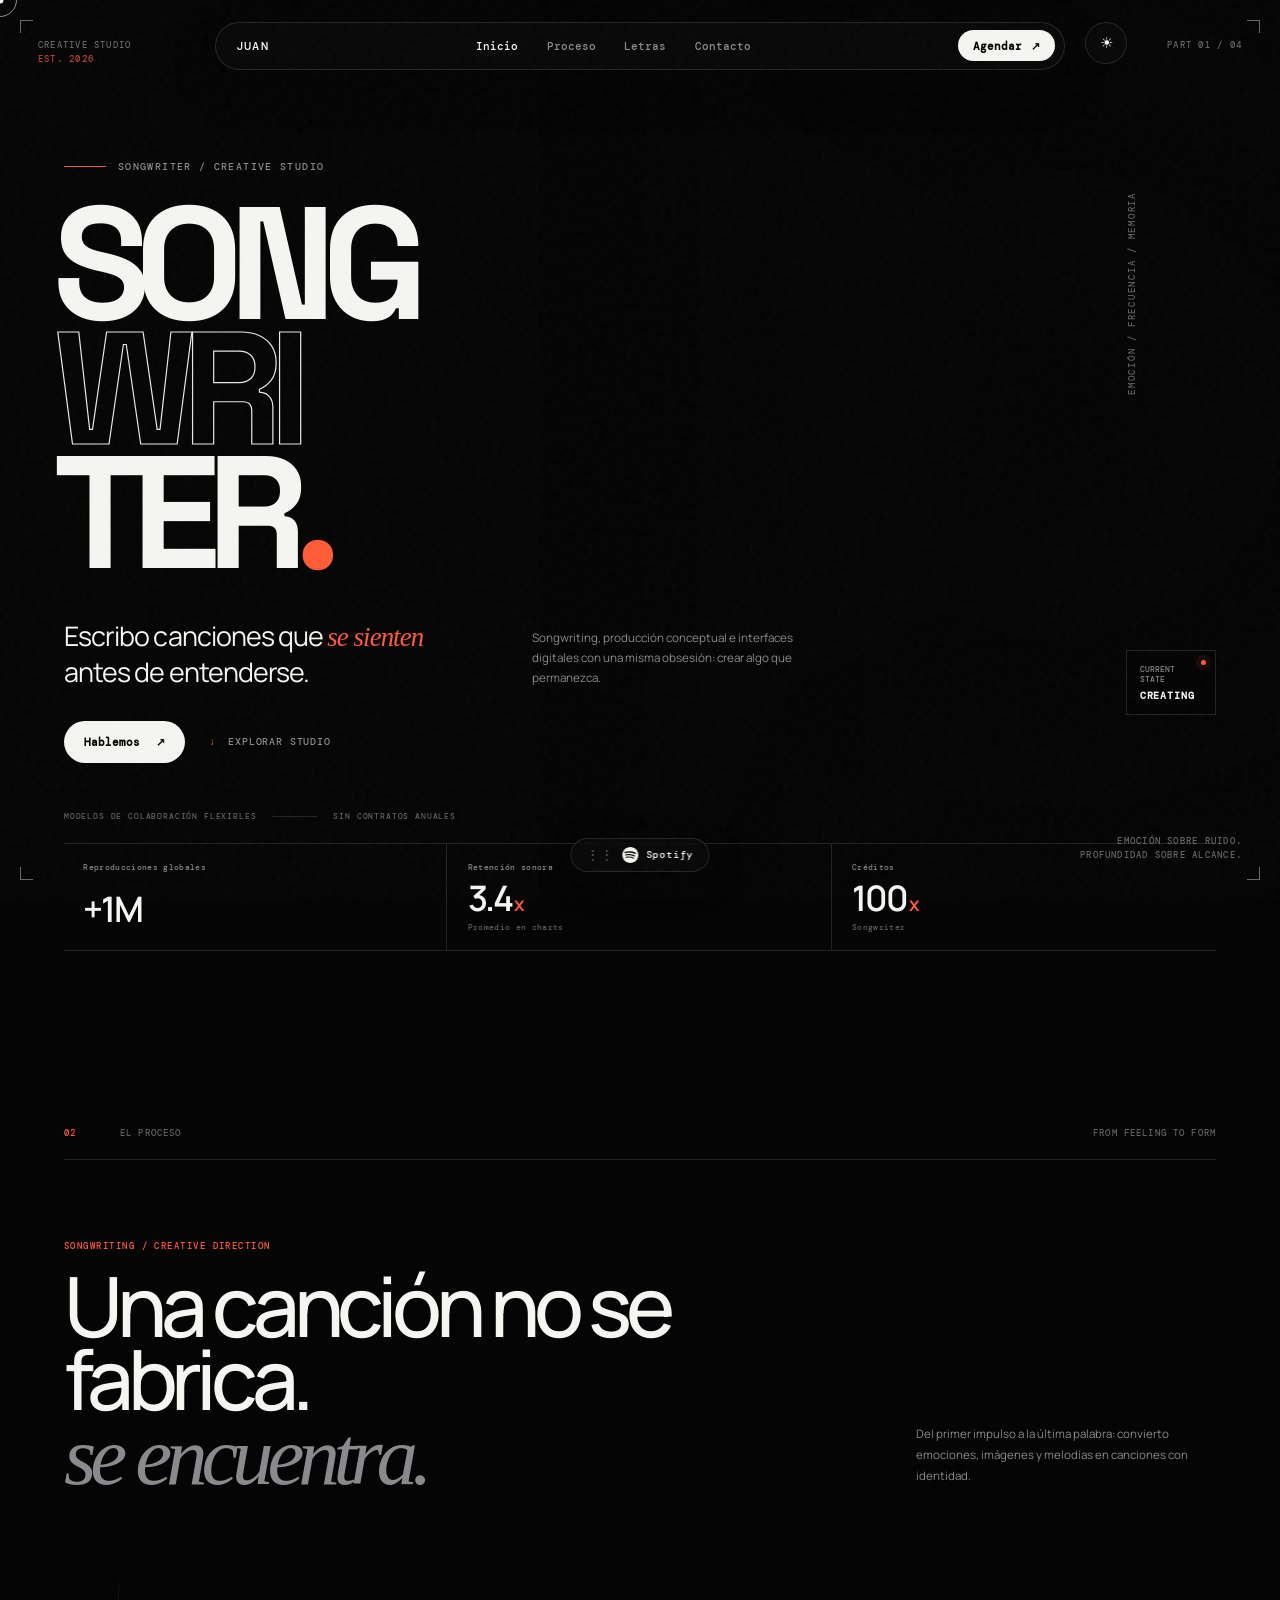
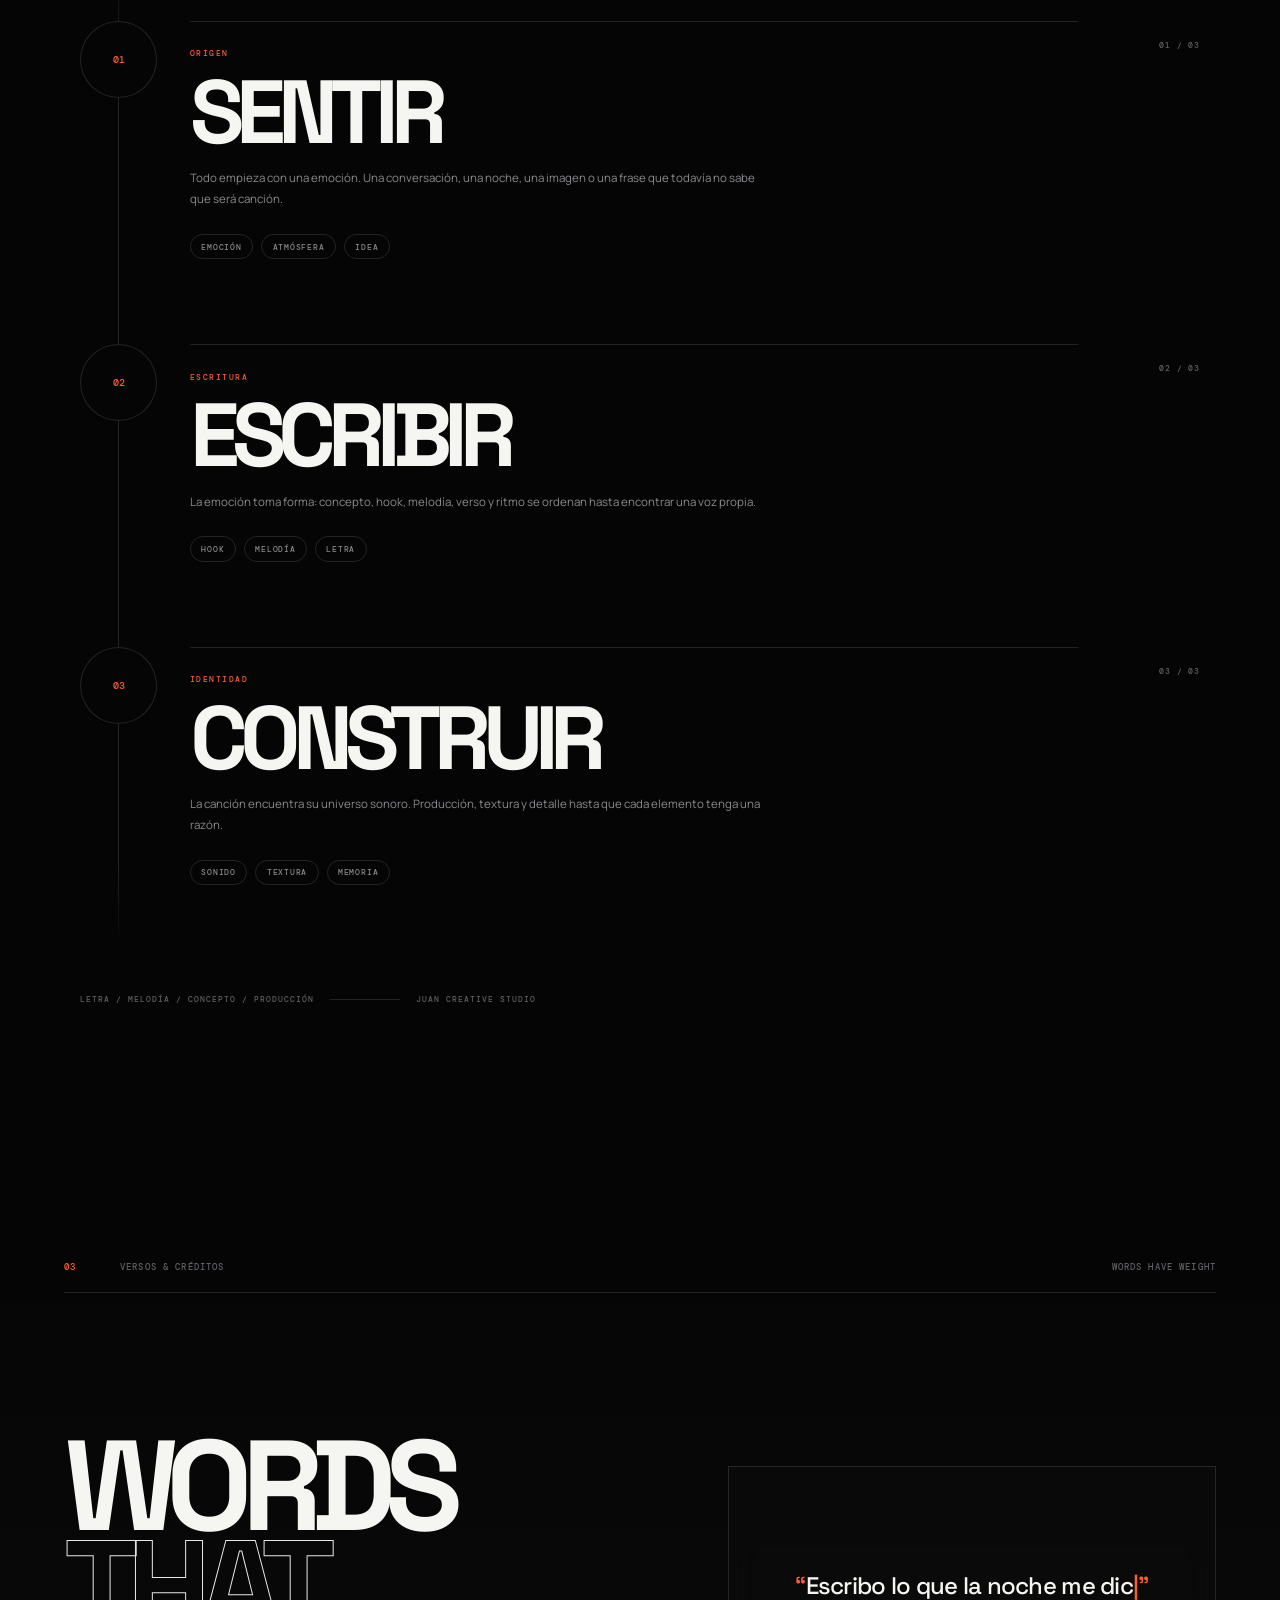
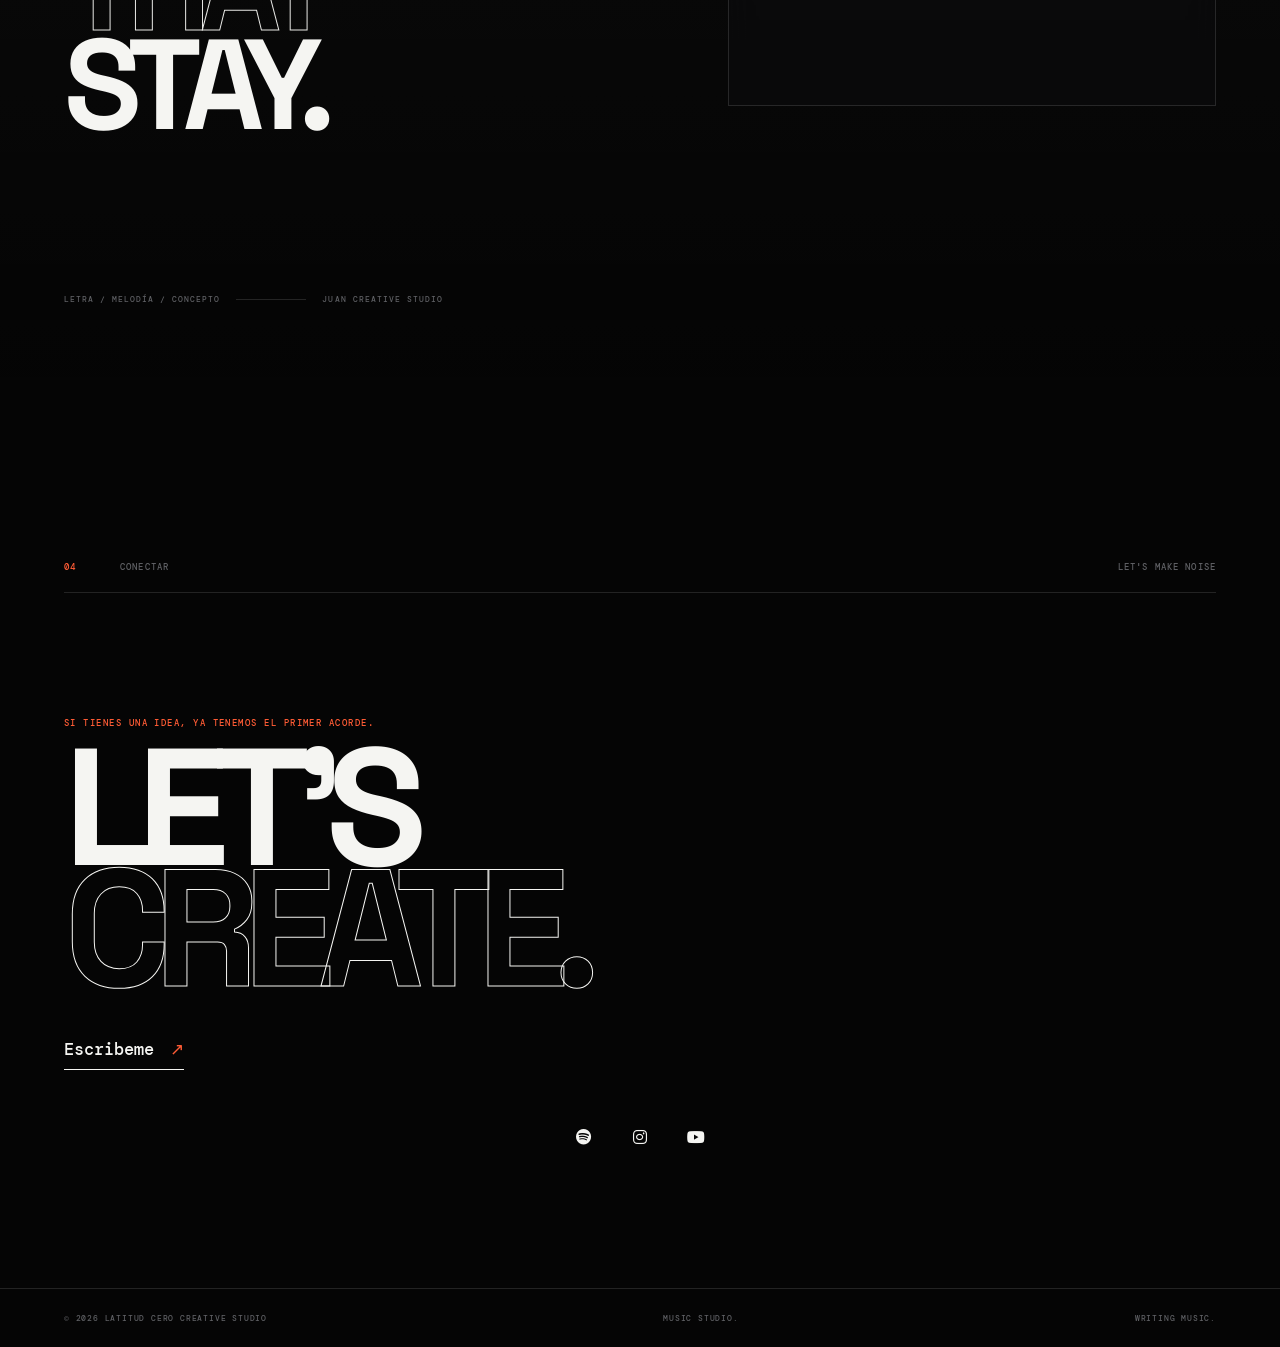
==== commit b2315404: "." ====
--- a/index.html
+++ b/index.html
@@ -1,265 +1,254 @@
 <!DOCTYPE html>
 <html lang="es">
 <head>
-    <meta charset="UTF-8">
-    <meta name="viewport" content="width=device-width, initial-scale=1.0">
-    <meta name="theme-color" content="#050505">
-    <meta name="description" content="JUAN — Songwriter Creative Studio. Canciones, conceptos y experiencias digitales.">
-    <title>JUAN — Songwriter Creative Studio</title>
-
-    <link rel="preconnect" href="https://fonts.googleapis.com">
-    <link rel="preconnect" href="https://fonts.gstatic.com" crossorigin>
-    <link href="https://fonts.googleapis.com/css2?family=DM+Mono:wght@300;400;500&family=Manrope:wght@400;500;600;700;800&family=Space+Grotesk:wght@400;500;600;700&display=swap" rel="stylesheet">
-    <link rel="stylesheet" href="https://cdnjs.cloudflare.com/ajax/libs/font-awesome/6.5.1/css/all.min.css">
-    <link rel="stylesheet" href="styles.css">
+<meta charset="UTF-8">
+<meta name="viewport" content="width=device-width, initial-scale=1.0">
+<meta name="theme-color" content="#050505">
+<meta name="description" content="JUAN — Songwriter Creative Studio. Canciones, conceptos y experiencias digitales.">
+<title>JUAN — Songwriter Creative Studio</title>
+<link rel="preconnect" href="https://fonts.googleapis.com">
+<link rel="preconnect" href="https://fonts.gstatic.com" crossorigin>
+<link href="https://fonts.googleapis.com/css2?family=DM+Mono:wght@300;400;500&family=Manrope:wght@400;500;600;700;800&family=Space+Grotesk:wght@400;500;600;700&display=swap" rel="stylesheet">
+<link rel="stylesheet" href="https://cdnjs.cloudflare.com/ajax/libs/font-awesome/6.5.1/css/all.min.css">
+<link rel="stylesheet" href="styles.css">
 </head>
 
 <body class="dark-theme">
-    <div class="noise"></div>
-    <div class="cursor" id="cursor"></div>
-    <div class="cursor-follower" id="cursor-follower"></div>
-
-    <div class="video-container" aria-hidden="true">
-        <video autoplay loop muted playsinline id="bg-video">
-            <source src="https://d8j0ntlcm91z4.cloudfront.net/user_38xzZboKViGWJOttwIXH07lWA1P/hf_20260801_001207_ec20d138-aa45-4b2b-ab8c-bdc71607f240.mp4" type="video/mp4">
-        </video>
-        <div class="video-vignette"></div>
-    </div>
-
-    <div class="ui-corner corner-top-left"></div>
-    <div class="ui-corner corner-top-right"></div>
-    <div class="ui-corner corner-bottom-left"></div>
-    <div class="ui-corner corner-bottom-right"></div>
-
-    <div class="corner-text text-top-left">CREATIVE STUDIO<br><span>EST. 2026</span></div>
-    <div class="corner-text text-top-right">PART 01 / 04</div>
-    <div class="corner-text text-bottom-right">EMOCIÓN SOBRE RUIDO.<br>PROFUNDIDAD SOBRE ALCANCE.</div>
-
-    <header class="navbar-wrapper">
-        <nav class="navbar">
-            <a href="#hero" class="nav-brand">
-                <span>JUAN</span>
-            </a>
-
-            <div class="nav-links" id="nav-links">
-                <a href="#hero" class="nav-link active">Inicio</a>
-                <a href="#proceso" class="nav-link">Proceso</a>
-                <a href="#letras" class="nav-link">Letras</a>
-                <a href="#contacto" class="nav-link">Contacto</a>
-            </div>
-
-            <div class="nav-actions">
-                <a href="#contacto" class="btn-primary-pill">Agendar <span>↗</span></a>
-                <button class="hamburger" id="hamburger" aria-label="Abrir menú">
-                    <span></span><span></span><span></span>
-                </button>
-            </div>
-        </nav>
-
-        <button id="theme-toggle" class="theme-btn-floating" aria-label="Cambiar tema">
-            <span class="theme-icon">☀</span>
-        </button>
-    </header>
-
-    <main class="content-wrapper">
-
-        <!-- HERO -->
-        <section id="hero" class="section hero-section">
-            <div class="hero-grid">
-                <div class="hero-main">
-                    <div class="eyebrow reveal">
-                        <span class="eyebrow-line"></span>
-                        <span>SONGWRITER / CREATIVE STUDIO</span>
-                        <!-- <span class="eyebrow-index">001</span> -->
-                    </div>
-
-                    <h1 class="hero-title reveal">
-                        <span>SONG</span>
-                        <span class="outline-word">WRI</span>
-                        <span>TER<span class="title-dot">.</span></span>
-                    </h1>
-
-                    <div class="hero-copy reveal">
-                        <p class="hero-lead">Escribo canciones que <em>se sienten</em><br class="desktop-only"> antes de entenderse.</p>
-                        <p class="hero-description">Songwriting, producción conceptual e interfaces digitales con una misma obsesión: crear algo que permanezca.</p>
-                    </div>
-
-                    <div class="hero-cta-group reveal">
-                        <a href="mailto:juan_nicoc@hotmail.com" class="btn-hero-primary">Hablemos <span>↗</span></a>
-                        <a href="#proceso" class="btn-hero-secondary"><span class="play-mini">↓</span> EXPLORAR STUDIO</a>
-                    </div>
-                </div>
-
-                <div class="hero-side reveal">
-                    <div class="side-vertical">EMOCIÓN / FRECUENCIA / MEMORIA</div>
-                    <div class="hero-side-card">
-                        <span class="side-label">CURRENT STATE</span>
-                        <strong>CREATING</strong>
-                        <span class="pulse"></span>
-                    </div>
-                </div>
-            </div>
-
-            <div class="hero-bottom reveal">
-                <div class="hero-footnote">
-                    <span>MODELOS DE COLABORACIÓN FLEXIBLES</span>
-                    <span class="line"></span>
-                    <span>SIN CONTRATOS ANUALES</span>
-                </div>
-
-                <div class="metrics">
-                    <div class="metric-card">
-                        <span class="metric-label">Reproducciones globales</span>
-                        <strong>+1M</strong>
-                    </div>
-                    <div class="metric-card">
-                        <span class="metric-label">Retención sonora</span>
-                        <strong>3.4<span>x</span></strong>
-                        <small>Promedio en charts</small>
-                    </div>
-                    <div class="metric-card">
-                        <span class="metric-label">Créditos</span>
-                        <strong>100<span>x</span></strong>
-                        <small>Songwriter</small>
-                    </div>
-                </div>
-            </div>
-        </section>
-
-        <!-- PROCESO -->
-        <section id="proceso" class="section process-section">
-            <div class="section-meta reveal">
-                <span>02</span>
-                <span>EL PROCESO</span>
-                <span>FROM FEELING TO FORM</span>
-            </div>
-
-            <div class="process-intro reveal">
-                <p class="section-kicker">SONGWRITING / CREATIVE DIRECTION</p>
-                <h2>Una canción no se fabrica.<br><em>se encuentra.</em></h2>
-                <p class="process-manifesto">Del primer impulso a la última palabra: convierto emociones, imágenes y melodías en canciones con identidad.</p>
-            </div>
-
-            <div class="process-rail">
-                <div class="process-line"></div>
-
-                <article class="process-stage reveal">
-                    <div class="stage-index">01</div>
-                    <div class="stage-main">
-                        <span class="stage-tag">ORIGEN</span>
-                        <h3>SENTIR</h3>
-                        <p>Todo empieza con una emoción. Una conversación, una noche, una imagen o una frase que todavía no sabe que será canción.</p>
-                        <div class="stage-keywords"><span>EMOCIÓN</span><span>ATMÓSFERA</span><span>IDEA</span></div>
-                    </div>
-                    <div class="stage-mark">01 / 03</div>
-                </article>
-
-                <article class="process-stage reveal">
-                    <div class="stage-index">02</div>
-                    <div class="stage-main">
-                        <span class="stage-tag">ESCRITURA</span>
-                        <h3>ESCRIBIR</h3>
-                        <p>La emoción toma forma: concepto, hook, melodía, verso y ritmo se ordenan hasta encontrar una voz propia.</p>
-                        <div class="stage-keywords"><span>HOOK</span><span>MELODÍA</span><span>LETRA</span></div>
-                    </div>
-                    <div class="stage-mark">02 / 03</div>
-                </article>
-
-                <article class="process-stage reveal">
-                    <div class="stage-index">03</div>
-                    <div class="stage-main">
-                        <span class="stage-tag">IDENTIDAD</span>
-                        <h3>CONSTRUIR</h3>
-                        <p>La canción encuentra su universo sonoro. Producción, textura y detalle hasta que cada elemento tenga una razón.</p>
-                        <div class="stage-keywords"><span>SONIDO</span><span>TEXTURA</span><span>MEMORIA</span></div>
-                    </div>
-                    <div class="stage-mark">03 / 03</div>
-                </article>
-            </div>
-
-            <div class="process-footer reveal">
-                <span>LETRA / MELODÍA / CONCEPTO / PRODUCCIÓN</span>
-                <span class="process-footer-line"></span>
-                <span>JUAN CREATIVE STUDIO</span>
-            </div>
-        </section>
-
-        <!-- LETRAS -->
-        <section id="letras" class="section lyrics-section">
-            <div class="section-meta reveal">
-                <span>03</span>
-                <span>VERSOS & CRÉDITOS</span>
-                <span>WORDS HAVE WEIGHT</span>
-            </div>
-
-            <div class="lyrics-layout">
-                <div class="lyrics-title reveal">
-                    <span>WORDS</span>
-                    <span class="outline-word">THAT</span>
-                    <span>STAY.</span>
-                </div>
-
-                <div class="typing-container reveal">
-                    <span class="typing-prefix">“</span>
-                    <span class="typing-text" id="typing-text"></span>
-                    <span class="cursor-blink">|</span>
-                    <span class="typing-prefix">”</span>
-                </div>
-            </div>
-
-            <div class="lyrics-bottom reveal">
-                <span>LETRA / MELODÍA / CONCEPTO</span>
-                <span class="lyrics-line"></span>
-                <span>JUAN CREATIVE STUDIO</span>
-            </div>
-        </section>
-
-        <!-- CONTACTO -->
-        <section id="contacto" class="section contact-section">
-            <div class="section-meta reveal">
-                <span>04</span>
-                <span>CONECTAR</span>
-                <span>LET'S MAKE NOISE</span>
-            </div>
-
-            <div class="contact-content reveal">
-                <p class="section-kicker">SI TIENES UNA IDEA, YA TENEMOS EL PRIMER ACORDE.</p>
-                <h2>LET'S<br><span>CREATE.</span></h2>
-                <a href="mailto:juan_nicoc@hotmail.com" class="contact-mail">juan_nicoc@hotmail.com <span>↗</span></a>
-            </div>
-
-            <div class="social-links reveal">
-                <a href="https://open.spotify.com/user/juankz24?si=3075899adc7e4e14" target="_blank" rel="noopener" class="social-icon" aria-label="Spotify"><i class="fa-brands fa-spotify"></i></a>
-                <a href="https://www.instagram.com/juancc.u/" target="_blank" rel="noopener" class="social-icon" aria-label="Instagram"><i class="fa-brands fa-instagram"></i></a>
-                <a href="#" class="social-icon" aria-label="YouTube"><i class="fa-brands fa-youtube"></i></a>
-            </div>
-        </section>
-
-        <!-- SPOTIFY -->
-        <div class="spotify-floating-wrapper" id="spotify-widget">
-            <button class="spotify-toggle-btn" id="spotify-toggle" aria-label="Abrir reproductor de Spotify">
-                <span class="drag-handle" aria-hidden="true">⋮⋮</span>
-                <svg class="spotify-icon" viewBox="0 0 24 24" fill="currentColor" aria-hidden="true">
-                    <path d="M12 0C5.373 0 0 5.373 0 12s5.373 12 12 12 12-5.373 12-12S18.627 0 12 0zm5.52 17.34c-.24.36-.72.48-1.08.24-2.94-1.8-6.66-2.22-11.04-1.2-.42.12-.84-.12-.96-.54-.12-.42.12-.84.54-.96 4.8-1.08 8.88-.6 12.12 1.38.42.24.54.66.42 1.08zm1.44-3.3c-.3.42-.84.6-1.32.3-3.36-2.04-8.46-2.64-12.42-1.44-.48.12-.96-.18-1.08-.6-.12-.48.18-.96.6-1.08 4.56-1.38 10.2-.72 13.98 1.56.42.24.54.84.24 1.26zm.12-3.42C15.06 8.4 8.64 8.16 4.62 9.36c-.6.18-1.2-.18-1.38-.78-.18-.6.18-1.2.78-1.38 4.68-1.38 11.7-1.08 15.84 1.38.54.3.72 1.02.42 1.56-.3.48-1.02.66-1.2.48z"/>
-                </svg>
-                <span>Spotify</span>
+<div class="noise" aria-hidden="true"></div>
+<div class="cursor" id="cursor" aria-hidden="true"></div>
+<div class="cursor-follower" id="cursor-follower" aria-hidden="true"></div>
+
+<div class="video-container" aria-hidden="true">
+    <video autoplay loop muted playsinline id="bg-video">
+        <source src="https://d8j0ntlcm91z4.cloudfront.net/user_38xzZboKViGWJOttwIXH07lWA1P/hf_20260801_001207_ec20d138-aa45-4b2b-ab8c-bdc71607f240.mp4" type="video/mp4">
+    </video>
+    <div class="video-vignette"></div>
+</div>
+
+<div class="ui-corner corner-top-left" aria-hidden="true"></div>
+<div class="ui-corner corner-top-right" aria-hidden="true"></div>
+<div class="ui-corner corner-bottom-left" aria-hidden="true"></div>
+<div class="ui-corner corner-bottom-right" aria-hidden="true"></div>
+
+<div class="corner-text text-top-left" aria-hidden="true">CREATIVE STUDIO<br><span>EST. 2026</span></div>
+<div class="corner-text text-top-right" aria-hidden="true">PART 01 / 04</div>
+<div class="corner-text text-bottom-right" aria-hidden="true">EMOCIÓN SOBRE RUIDO.<br>PROFUNDIDAD SOBRE ALCANCE.</div>
+
+<header class="navbar-wrapper">
+    <nav class="navbar" aria-label="Navegación principal">
+        <a href="#hero" class="nav-brand" aria-label="JUAN — Inicio"><span>JUAN</span></a>
+
+        <div class="nav-links" id="nav-links">
+            <a href="#hero" class="nav-link active">Inicio</a>
+            <a href="#proceso" class="nav-link">Proceso</a>
+            <a href="#letras" class="nav-link">Letras</a>
+            <a href="#contacto" class="nav-link">Contacto</a>
+        </div>
+
+        <div class="nav-actions">
+            <a href="#contacto" class="btn-primary-pill">Agendar <span>↗</span></a>
+            <button class="hamburger" id="hamburger" type="button" aria-label="Abrir menú" aria-controls="nav-links" aria-expanded="false">
+                <span></span><span></span><span></span>
             </button>
-            <div class="spotify-card">
-                <div class="spotify-card-header">
-                    <span>NOW PLAYING</span>
-                    <button class="spotify-close-btn" id="spotify-close" aria-label="Minimizar">✕</button>
-                </div>
-                <iframe src="https://open.spotify.com/embed/playlist/22cDn8Z4ClfBMBU1RwWfDn?utm_source=generator&theme=0" width="100%" height="152" frameborder="0" allow="autoplay; clipboard-write; encrypted-media; fullscreen; picture-in-picture" loading="lazy"></iframe>
-            </div>
-        </div>
-    </main>
-
-    <footer class="footer">
-        <span>© 2026 JUANC CREATIVE STUDIO</span>
-        <span>EMOCIÓN SOBRE RUIDO.</span>
-        <span>PROFUNDIDAD SOBRE ALCANCE.</span>
-    </footer>
-
-    <script src="script.js"></script>
+        </div>
+    </nav>
+
+    <button id="theme-toggle" class="theme-btn-floating" type="button" aria-label="Cambiar a modo claro" aria-pressed="false">
+        <span class="theme-icon" aria-hidden="true">☀</span>
+    </button>
+</header>
+
+<main class="content-wrapper">
+
+<section id="hero" class="section hero-section">
+    <div class="hero-grid">
+        <div class="hero-main">
+            <div class="eyebrow reveal">
+                <span class="eyebrow-line"></span>
+                <span>SONGWRITER / CREATIVE STUDIO</span>
+            </div>
+
+            <h1 class="hero-title reveal">
+                <span>SONG</span>
+                <span class="outline-word">WRI</span>
+                <span>TER<span class="title-dot">.</span></span>
+            </h1>
+
+            <div class="hero-copy reveal">
+                <p class="hero-lead">Escribo canciones que <em>se sienten</em><br class="desktop-only"> antes de entenderse.</p>
+                <p class="hero-description">Songwriting, producción conceptual e interfaces digitales con una misma obsesión: crear algo que permanezca.</p>
+            </div>
+
+            <div class="hero-cta-group reveal">
+                <a href="mailto:juan_nicoc@hotmail.com" class="btn-hero-primary">Hablemos <span>↗</span></a>
+                <a href="#proceso" class="btn-hero-secondary"><span class="play-mini">↓</span> EXPLORAR STUDIO</a>
+            </div>
+        </div>
+
+        <div class="hero-side reveal">
+            <div class="side-vertical">EMOCIÓN / FRECUENCIA / MEMORIA</div>
+            <div class="hero-side-card">
+                <span class="side-label">CURRENT STATE</span>
+                <strong>CREATING</strong>
+                <span class="pulse"></span>
+            </div>
+        </div>
+    </div>
+
+    <div class="hero-bottom reveal">
+        <div class="hero-footnote">
+            <span>MODELOS DE COLABORACIÓN FLEXIBLES</span>
+            <span class="line"></span>
+            <span>SIN CONTRATOS ANUALES</span>
+        </div>
+
+        <div class="metrics">
+            <div class="metric-card">
+                <span class="metric-label">Reproducciones globales</span>
+                <strong>+1M</strong>
+            </div>
+            <div class="metric-card">
+                <span class="metric-label">Retención sonora</span>
+                <strong>3.4<span>x</span></strong>
+                <small>Promedio en charts</small>
+            </div>
+            <div class="metric-card">
+                <span class="metric-label">Créditos</span>
+                <strong>100<span>x</span></strong>
+                <small>Songwriter</small>
+            </div>
+        </div>
+    </div>
+</section>
+
+<section id="proceso" class="section process-section">
+    <div class="section-meta reveal">
+        <span>02</span><span>EL PROCESO</span><span>FROM FEELING TO FORM</span>
+    </div>
+
+    <div class="process-intro reveal">
+        <div>
+            <p class="section-kicker">SONGWRITING / CREATIVE DIRECTION</p>
+            <h2>Una canción no se fabrica.<br><em>se encuentra.</em></h2>
+        </div>
+        <p class="process-manifesto">Del primer impulso a la última palabra: convierto emociones, imágenes y melodías en canciones con identidad.</p>
+    </div>
+
+    <div class="process-rail">
+        <div class="process-line" aria-hidden="true"></div>
+
+        <article class="process-stage reveal">
+            <div class="stage-index">01</div>
+            <div class="stage-main">
+                <span class="stage-tag">ORIGEN</span>
+                <h3>SENTIR</h3>
+                <p>Todo empieza con una emoción. Una conversación, una noche, una imagen o una frase que todavía no sabe que será canción.</p>
+                <div class="stage-keywords"><span>EMOCIÓN</span><span>ATMÓSFERA</span><span>IDEA</span></div>
+            </div>
+            <div class="stage-mark">01 / 03</div>
+        </article>
+
+        <article class="process-stage reveal">
+            <div class="stage-index">02</div>
+            <div class="stage-main">
+                <span class="stage-tag">ESCRITURA</span>
+                <h3>ESCRIBIR</h3>
+                <p>La emoción toma forma: concepto, hook, melodía, verso y ritmo se ordenan hasta encontrar una voz propia.</p>
+                <div class="stage-keywords"><span>HOOK</span><span>MELODÍA</span><span>LETRA</span></div>
+            </div>
+            <div class="stage-mark">02 / 03</div>
+        </article>
+
+        <article class="process-stage reveal">
+            <div class="stage-index">03</div>
+            <div class="stage-main">
+                <span class="stage-tag">IDENTIDAD</span>
+                <h3>CONSTRUIR</h3>
+                <p>La canción encuentra su universo sonoro. Producción, textura y detalle hasta que cada elemento tenga una razón.</p>
+                <div class="stage-keywords"><span>SONIDO</span><span>TEXTURA</span><span>MEMORIA</span></div>
+            </div>
+            <div class="stage-mark">03 / 03</div>
+        </article>
+    </div>
+
+    <div class="process-footer reveal">
+        <span>LETRA / MELODÍA / CONCEPTO / PRODUCCIÓN</span>
+        <span class="process-footer-line"></span>
+        <span>JUAN CREATIVE STUDIO</span>
+    </div>
+</section>
+
+<section id="letras" class="section lyrics-section">
+    <div class="section-meta reveal">
+        <span>03</span><span>VERSOS &amp; CRÉDITOS</span><span>WORDS HAVE WEIGHT</span>
+    </div>
+
+    <div class="lyrics-layout">
+        <div class="lyrics-title reveal">
+            <span>WORDS</span>
+            <span class="outline-word">THAT</span>
+            <span>STAY.</span>
+        </div>
+
+        <div class="typing-container reveal" aria-live="polite">
+            <span class="typing-prefix">“</span>
+            <span class="typing-text" id="typing-text"></span>
+            <span class="cursor-blink" aria-hidden="true">|</span>
+            <span class="typing-prefix">”</span>
+        </div>
+    </div>
+
+    <div class="lyrics-bottom reveal">
+        <span>LETRA / MELODÍA / CONCEPTO</span>
+        <span class="lyrics-line"></span>
+        <span>JUAN CREATIVE STUDIO</span>
+    </div>
+</section>
+
+<section id="contacto" class="section contact-section">
+    <div class="section-meta reveal">
+        <span>04</span><span>CONECTAR</span><span>LET'S MAKE NOISE</span>
+    </div>
+
+    <div class="contact-content reveal">
+        <p class="section-kicker">SI TIENES UNA IDEA, YA TENEMOS EL PRIMER ACORDE.</p>
+        <h2>LET'S<br><span>CREATE.</span></h2>
+        <a href="mailto:juan_nicoc@hotmail.com" class="contact-mail">Escribeme<span>↗</span></a>
+    </div>
+
+    <div class="social-links reveal" aria-label="Redes sociales">
+        <a href="https://open.spotify.com/user/juankz24?si=3075899adc7e4e14" target="_blank" rel="noopener noreferrer" class="social-icon" aria-label="Spotify"><i class="fa-brands fa-spotify" aria-hidden="true"></i></a>
+        <a href="https://www.instagram.com/juancc.u/" target="_blank" rel="noopener noreferrer" class="social-icon" aria-label="Instagram"><i class="fa-brands fa-instagram" aria-hidden="true"></i></a>
+        <a href="#" class="social-icon" aria-label="YouTube"><i class="fa-brands fa-youtube" aria-hidden="true"></i></a>
+    </div>
+</section>
+
+<div class="spotify-floating-wrapper" id="spotify-widget">
+    <button class="spotify-toggle-btn" id="spotify-toggle" type="button" aria-label="Abrir reproductor de Spotify" aria-expanded="false">
+        <span class="drag-handle" aria-hidden="true">⋮⋮</span>
+        <svg class="spotify-icon" viewBox="0 0 24 24" fill="currentColor" aria-hidden="true">
+            <path d="M12 0C5.373 0 0 5.373 0 12s5.373 12 12 12 12-5.373 12-12S18.627 0 12 0zm5.52 17.34c-.24.36-.72.48-1.08.24-2.94-1.8-6.66-2.22-11.04-1.2-.42.12-.84-.12-.96-.54-.12-.42.12-.84.54-.96 4.8-1.08 8.88-.6 12.12 1.38.42.24.54.66.42 1.08zm1.44-3.3c-.3.42-.84.6-1.32.3-3.36-2.04-8.46-2.64-12.42-1.44-.48.12-.96-.18-1.08-.6-.12-.48.18-.96.6-1.08 4.56-1.38 10.2-.72 13.98 1.56.42.24.54.84.24 1.26zm.12-3.42C15.06 8.4 8.64 8.16 4.62 9.36c-.6.18-1.2-.18-1.38-.78-.18-.6.18-1.2.78-1.38 4.68-1.38 11.7-1.08 15.84 1.38.54.3.72 1.02.42 1.56-.3.48-1.02.66-1.2.48z"/>
+        </svg>
+        <span>Spotify</span>
+    </button>
+
+    <div class="spotify-card">
+        <div class="spotify-card-header">
+            <span>NOW PLAYING</span>
+            <button class="spotify-close-btn" id="spotify-close" type="button" aria-label="Minimizar">✕</button>
+        </div>
+        <iframe src="https://open.spotify.com/embed/playlist/22cDn8Z4ClfBMBU1RwWfDn?utm_source=generator&amp;theme=0" width="100%" height="152" frameborder="0" allow="autoplay; clipboard-write; encrypted-media; fullscreen; picture-in-picture" loading="lazy" title="Playlist de Spotify"></iframe>
+    </div>
+</div>
+
+</main>
+
+<footer class="footer">
+    <span>© 2026 LATITUD CERO CREATIVE STUDIO</span>
+    <span>MUSIC STUDIO.</span>
+    <span>WRITING MUSIC.</span>
+</footer>
+
+<script src="script.js"></script>
 </body>
 </html>
--- a/styles.css
+++ b/styles.css
@@ -1,5 +1,6 @@
 /* =========================================================
-   JUAN — CREATIVE STUDIO / HIGH IMPACT EDITORIAL UI
+   JUAN — CREATIVE STUDIO
+   CLEAN / RESPONSIVE / EDITORIAL UI
    ========================================================= */
 
 :root{
@@ -10,9 +11,8 @@
     --muted-2:#5f6064;
     --line:rgba(255,255,255,.12);
     --glass:rgba(12,12,14,.62);
-    --accent: #ff5c35;
-    --accent-2: #f08a24
-    --white:#fff;
+    --accent:#ff5c35;
+    --accent-2:#f08a24;
     --ease:cubic-bezier(.16,1,.3,1);
 }
 
@@ -24,12 +24,17 @@
     --muted-2:#99999e;
     --line:rgba(0,0,0,.12);
     --glass:rgba(245,245,242,.72);
-    --accent:#8f7041;
-    --accent-2:#765c35;
+    --accent:#fe5025;
+    --accent-2:#f06524;
 }
 
 *{margin:0;padding:0;box-sizing:border-box}
-html{scroll-behavior:smooth;background:var(--bg)}
+
+html{
+    scroll-behavior:smooth;
+    background:var(--bg);
+}
+
 body{
     min-height:100%;
     overflow-x:hidden;
@@ -38,278 +43,1230 @@
     font-family:"Manrope",sans-serif;
     transition:background .4s ease,color .4s ease;
 }
+
+body.menu-open{overflow:hidden}
+
 a{color:inherit}
 button{font:inherit}
 ::selection{background:var(--text);color:var(--bg)}
 
+
+/* =========================================================
+   BACKGROUND
+   ========================================================= */
+
 .noise{
-    position:fixed;inset:0;z-index:2000;pointer-events:none;opacity:.055;
+    position:fixed;
+    inset:0;
+    z-index:2000;
+    pointer-events:none;
+    opacity:.055;
     background-image:url("data:image/svg+xml,%3Csvg viewBox='0 0 180 180' xmlns='http://www.w3.org/2000/svg'%3E%3Cfilter id='n'%3E%3CfeTurbulence type='fractalNoise' baseFrequency='.9' numOctaves='4' stitchTiles='stitch'/%3E%3C/filter%3E%3Crect width='100%25' height='100%25' filter='url(%23n)' opacity='.5'/%3E%3C/svg%3E");
 }
 
 .video-container{
-    position:fixed;right:0;top:0;width:58vw;height:100vh;z-index:0;
-    overflow:hidden;pointer-events:none;
+    position:fixed;
+    inset:0 0 0 auto;
+    width:58vw;
+    height:100vh;
+    z-index:0;
+    overflow:hidden;
+    pointer-events:none;
     mask-image:linear-gradient(90deg,transparent 0%,rgba(0,0,0,.25) 22%,#000 55%);
     -webkit-mask-image:linear-gradient(90deg,transparent 0%,rgba(0,0,0,.25) 22%,#000 55%);
 }
-#bg-video{width:100%;height:100%;object-fit:cover;opacity:.54;filter:saturate(.82) contrast(1.08)}
-.video-vignette{position:absolute;inset:0;background:radial-gradient(circle at 70% 45%,transparent 0%,rgba(5,5,5,.28) 45%,rgba(5,5,5,.9) 100%)}
+
+#bg-video{
+    width:100%;
+    height:100%;
+    object-fit:cover;
+    opacity:.54;
+    filter:saturate(.82) contrast(1.08);
+}
+
+.video-vignette{
+    position:absolute;
+    inset:0;
+    background:radial-gradient(circle at 70% 45%,transparent 0%,rgba(5,5,5,.28) 45%,rgba(5,5,5,.9) 100%);
+}
+
 body.light-theme #bg-video{opacity:.18}
-body.light-theme .video-vignette{background:linear-gradient(90deg,var(--bg) 0%,rgba(242,242,239,.7) 55%,rgba(242,242,239,.45) 100%)}
-
-.content-wrapper{position:relative;z-index:5;width:100%}
-
-.ui-corner{position:fixed;width:13px;height:13px;z-index:100;pointer-events:none;opacity:.75}
+
+body.light-theme .video-vignette{
+    background:linear-gradient(90deg,var(--bg) 0%,rgba(242,242,239,.7) 55%,rgba(242,242,239,.45) 100%);
+}
+
+.content-wrapper{
+    position:relative;
+    z-index:5;
+    width:100%;
+}
+
+
+/* =========================================================
+   CORNER UI
+   ========================================================= */
+
+.ui-corner{
+    position:fixed;
+    width:13px;
+    height:13px;
+    z-index:100;
+    pointer-events:none;
+    opacity:.75;
+}
+
 .corner-top-left{top:20px;left:20px;border-top:1px solid var(--muted);border-left:1px solid var(--muted)}
 .corner-top-right{top:20px;right:20px;border-top:1px solid var(--muted);border-right:1px solid var(--muted)}
 .corner-bottom-left{bottom:20px;left:20px;border-bottom:1px solid var(--muted);border-left:1px solid var(--muted)}
-.corner-bottom-right{bottom:20px;right:20px;border-bottom:1px solid var(--muted);border-right:1px solid var(--muted)}
+.corner-bottom-right{right:20px;bottom:20px;border-bottom:1px solid var(--muted);border-right:1px solid var(--muted)}
 
 .corner-text{
-    position:fixed;z-index:90;pointer-events:none;
+    position:fixed;
+    z-index:90;
+    pointer-events:none;
     font:500 .59rem/1.5 "DM Mono",monospace;
-    letter-spacing:.13em;color:var(--muted);opacity:.72;
-}
+    letter-spacing:.13em;
+    color:var(--muted);
+    opacity:.72;
+}
+
 .corner-text span{color:var(--accent)}
 .text-top-left{top:38px;left:38px}
 .text-top-right{top:38px;right:38px}
 .text-bottom-right{right:38px;bottom:38px;text-align:right}
 
-.cursor,.cursor-follower{position:fixed;top:0;left:0;border-radius:50%;pointer-events:none;z-index:3000;transform:translate(-50%,-50%)}
+
+/* =========================================================
+   CURSOR
+   ========================================================= */
+
+.cursor,.cursor-follower{
+    position:fixed;
+    top:0;
+    left:0;
+    border-radius:50%;
+    pointer-events:none;
+    z-index:3000;
+    transform:translate(-50%,-50%);
+}
+
 .cursor{width:7px;height:7px;background:var(--text)}
-.cursor-follower{width:34px;height:34px;border:1px solid rgba(255,255,255,.55);transition:width .2s,height .2s}
+
+.cursor-follower{
+    width:34px;
+    height:34px;
+    border:1px solid rgba(255,255,255,.55);
+    transition:width .2s ease,height .2s ease;
+}
+
+
+/* =========================================================
+   NAVBAR
+   ========================================================= */
 
 .navbar-wrapper{
-    position:fixed;top:1.35rem;left:0;width:100%;padding:0 1rem;
-    z-index:1500;display:flex;justify-content:center;align-items:center;
-}
+    position:fixed;
+    top:1.35rem;
+    left:0;
+    width:100%;
+    padding:0 1rem;
+    z-index:1500;
+    display:flex;
+    justify-content:center;
+    align-items:center;
+}
+
 .navbar{
-    width:min(850px,calc(100% - 62px));display:flex;align-items:center;justify-content:space-between;
-    padding:.48rem .55rem .48rem 1.25rem;border:1px solid var(--line);
-    border-radius:999px;background:var(--glass);backdrop-filter:blur(22px);-webkit-backdrop-filter:blur(22px);
+    width:min(850px,calc(100% - 62px));
+    display:flex;
+    align-items:center;
+    justify-content:space-between;
+    padding:.48rem .55rem .48rem 1.25rem;
+    border:1px solid var(--line);
+    border-radius:999px;
+    background:var(--glass);
+    backdrop-filter:blur(22px);
+    -webkit-backdrop-filter:blur(22px);
     box-shadow:0 16px 45px rgba(0,0,0,.25);
 }
-.nav-brand{display:flex;align-items:center;gap:.5rem;text-decoration:none;font:500 .78rem "DM Mono",monospace;letter-spacing:.1em}
+
+.nav-brand{
+    display:flex;
+    align-items:center;
+    text-decoration:none;
+    font:500 .78rem "DM Mono",monospace;
+    letter-spacing:.1em;
+}
+
 .nav-links{display:flex;gap:1.8rem}
-.nav-link{font:500 .69rem "DM Mono",monospace;text-decoration:none;color:var(--muted);transition:color .25s}
+
+.nav-link{
+    text-decoration:none;
+    color:var(--muted);
+    font:500 .69rem "DM Mono",monospace;
+    transition:color .25s ease;
+}
+
 .nav-link:hover,.nav-link.active{color:var(--text)}
-.nav-actions{display:flex;align-items:center;gap:.55rem}
+
+.nav-actions{
+    display:flex;
+    align-items:center;
+    gap:.55rem;
+}
+
 .btn-primary-pill{
-    display:flex;gap:.55rem;align-items:center;text-decoration:none;
-    padding:.53rem .95rem;border-radius:999px;background:var(--text);color:var(--bg);
-    font:700 .67rem "DM Mono",monospace;transition:transform .3s var(--ease);
-}
+    display:flex;
+    align-items:center;
+    gap:.55rem;
+    padding:.53rem .95rem;
+    border-radius:999px;
+    background:var(--text);
+    color:var(--bg);
+    text-decoration:none;
+    font:700 .67rem "DM Mono",monospace;
+    transition:transform .3s var(--ease);
+}
+
 .btn-primary-pill:hover{transform:translateY(-2px)}
-.hamburger{display:none;border:0;background:none;padding:6px;cursor:pointer}
-.hamburger span{display:block;width:21px;height:1.5px;background:var(--text);margin:4px 0;transition:.3s}
+
+.hamburger{
+    display:none;
+    border:0;
+    background:none;
+    padding:6px;
+    cursor:pointer;
+}
+
+.hamburger span{
+    display:block;
+    width:21px;
+    height:1.5px;
+    margin:4px 0;
+    background:var(--text);
+    transition:transform .3s ease,opacity .3s ease;
+}
+
+.hamburger[aria-expanded="true"] span:nth-child(1){transform:translateY(5.5px) rotate(45deg)}
+.hamburger[aria-expanded="true"] span:nth-child(2){opacity:0}
+.hamburger[aria-expanded="true"] span:nth-child(3){transform:translateY(-5.5px) rotate(-45deg)}
+
+
+/* =========================================================
+   THEME BUTTON
+   ========================================================= */
 
 .theme-btn-floating{
-    position:fixed;top:1.35rem;left:calc(50% + 445px);
-    width:42px;height:42px;border:1px solid var(--line);border-radius:50%;
-    display:flex;align-items:center;justify-content:center;background:var(--glass);
-    color:var(--text);backdrop-filter:blur(22px);-webkit-backdrop-filter:blur(22px);
-    cursor:pointer;z-index:1600;font-size:.95rem;padding:0;
-    transition:transform .3s var(--ease),background .3s,color .3s;
-}
-.theme-btn-floating:hover{transform:scale(1.08) rotate(8deg);background:var(--text);color:var(--bg)}
-.theme-icon{display:flex;align-items:center;justify-content:center;line-height:1}
-
-.section{min-height:100vh;position:relative;padding:8rem max(1.5rem,5vw);display:flex;flex-direction:column;justify-content:center}
-.hero-section{min-height:100svh;padding-top:10rem;padding-bottom:3rem}
-.hero-grid{width:min(1280px,100%);margin:auto;display:grid;grid-template-columns:minmax(0,1fr) 90px;gap:3rem}
+    position:fixed;
+    top:1.35rem;
+    left:calc(50% + 445px);
+    width:42px;
+    height:42px;
+    display:flex;
+    align-items:center;
+    justify-content:center;
+    border:1px solid var(--line);
+    border-radius:50%;
+    background:var(--glass);
+    color:var(--text);
+    backdrop-filter:blur(22px);
+    -webkit-backdrop-filter:blur(22px);
+    cursor:pointer;
+    z-index:1600;
+    font-size:.95rem;
+    padding:0;
+    transition:transform .3s var(--ease),background .3s ease,color .3s ease;
+}
+
+.theme-btn-floating:hover{
+    transform:scale(1.08) rotate(8deg);
+    background:var(--text);
+    color:var(--bg);
+}
+
+.theme-icon{
+    display:flex;
+    align-items:center;
+    justify-content:center;
+    line-height:1;
+}
+
+
+/* =========================================================
+   SECTIONS
+   ========================================================= */
+
+.section{
+    position:relative;
+    min-height:100vh;
+    display:flex;
+    flex-direction:column;
+    justify-content:center;
+    padding:8rem max(1.5rem,5vw);
+}
+
+.hero-section{
+    min-height:100svh;
+    padding-top:10rem;
+    padding-bottom:3rem;
+}
+
+
+/* =========================================================
+   HERO
+   ========================================================= */
+
+.hero-grid{
+    width:min(1280px,100%);
+    margin:auto;
+    display:grid;
+    grid-template-columns:minmax(0,1fr) 90px;
+    gap:3rem;
+}
+
 .hero-main{max-width:850px}
-.eyebrow{display:flex;align-items:center;gap:.75rem;font:500 .61rem "DM Mono",monospace;letter-spacing:.14em;color:var(--muted);margin-bottom:1.8rem}
+
+.eyebrow{
+    display:flex;
+    align-items:center;
+    gap:.75rem;
+    margin-bottom:1.8rem;
+    font:500 .61rem "DM Mono",monospace;
+    letter-spacing:.14em;
+    color:var(--muted);
+}
+
 .eyebrow-line{width:42px;height:1px;background:var(--accent)}
-.eyebrow-index{margin-left:auto;color:var(--accent)}
+
 .hero-title{
     font-family:"Space Grotesk",sans-serif;
     font-size:clamp(5rem,12.5vw,12rem);
-    line-height:.78;font-weight:700;letter-spacing:-.09em;
-    text-transform:uppercase;margin-left:-.07em;
-}
+    line-height:.78;
+    font-weight:700;
+    letter-spacing:-.09em;
+    text-transform:uppercase;
+    margin-left:-.07em;
+}
+
 .hero-title>span{display:block}
+
 .outline-word{
-    color:transparent;-webkit-text-stroke:1.2px var(--text);
+    color:transparent;
+    -webkit-text-stroke:1.2px var(--text);
     opacity:.95;
 }
-.title-dot{color:var(--accent);-webkit-text-stroke:0}
-.hero-copy{margin-top:2.7rem;display:grid;grid-template-columns:minmax(250px,420px) minmax(200px,310px);gap:3rem;align-items:end}
-.hero-lead{font-size:clamp(1.15rem,2.1vw,1.7rem);line-height:1.25;letter-spacing:-.035em}
-.hero-lead em{font-family:Georgia,serif;font-weight:400;color:var(--accent)}
-.hero-description{font-size:.73rem;line-height:1.7;color:var(--muted);max-width:300px}
-.hero-cta-group{display:flex;align-items:center;gap:1.5rem;margin-top:2rem}
+
+.title-dot{
+    color:var(--accent);
+    -webkit-text-stroke:0;
+}
+
+.hero-copy{
+    margin-top:2.7rem;
+    display:grid;
+    grid-template-columns:minmax(250px,420px) minmax(200px,310px);
+    gap:3rem;
+    align-items:end;
+}
+
+.hero-lead{
+    font-size:clamp(1.15rem,2.1vw,1.7rem);
+    line-height:1.25;
+    letter-spacing:-.035em;
+}
+
+.hero-lead em{
+    font-family:Georgia,serif;
+    font-weight:400;
+    color:var(--accent);
+}
+
+.hero-description{
+    max-width:300px;
+    font-size:.73rem;
+    line-height:1.7;
+    color:var(--muted);
+}
+
+.hero-cta-group{
+    display:flex;
+    align-items:center;
+    gap:1.5rem;
+    margin-top:2rem;
+}
+
 .btn-hero-primary{
-    display:flex;align-items:center;gap:1rem;text-decoration:none;background:var(--text);color:var(--bg);
-    padding:.9rem 1.25rem;border-radius:999px;font:700 .68rem "DM Mono",monospace;
+    display:flex;
+    align-items:center;
+    gap:1rem;
+    padding:.9rem 1.25rem;
+    border-radius:999px;
+    background:var(--text);
+    color:var(--bg);
+    text-decoration:none;
+    font:700 .68rem "DM Mono",monospace;
     transition:transform .3s var(--ease),box-shadow .3s;
 }
-.btn-hero-primary:hover{transform:translateY(-3px);box-shadow:0 12px 35px rgba(255,255,255,.12)}
-.btn-hero-secondary{text-decoration:none;color:var(--muted);font:500 .64rem "DM Mono",monospace;letter-spacing:.08em}
+
+.btn-hero-primary:hover{
+    transform:translateY(-3px);
+    box-shadow:0 12px 35px rgba(255,255,255,.12);
+}
+
+.btn-hero-secondary{
+    color:var(--muted);
+    text-decoration:none;
+    font:500 .64rem "DM Mono",monospace;
+    letter-spacing:.08em;
+}
+
 .play-mini{color:var(--accent);margin-right:.35rem}
-.hero-side{display:flex;flex-direction:column;justify-content:space-between;padding:2rem 0 3rem}
-.side-vertical{writing-mode:vertical-rl;transform:rotate(180deg);font:500 .55rem "DM Mono",monospace;letter-spacing:.2em;color:var(--muted-2)}
-.hero-side-card{border:1px solid var(--line);padding:.8rem;display:grid;gap:.3rem;position:relative;background:rgba(0,0,0,.08)}
+
+.hero-side{
+    display:flex;
+    flex-direction:column;
+    justify-content:space-between;
+    padding:2rem 0 3rem;
+}
+
+.side-vertical{
+    writing-mode:vertical-rl;
+    transform:rotate(180deg);
+    font:500 .55rem "DM Mono",monospace;
+    letter-spacing:.2em;
+    color:var(--muted-2);
+}
+
+.hero-side-card{
+    position:relative;
+    display:grid;
+    gap:.3rem;
+    padding:.8rem;
+    border:1px solid var(--line);
+    background:rgba(0,0,0,.08);
+}
+
 .side-label{font:500 .49rem "DM Mono",monospace;color:var(--muted)}
-.hero-side-card strong{font:600 .65rem "DM Mono",monospace;letter-spacing:.08em}
-.pulse{width:5px;height:5px;border-radius:50%;background:var(--accent);position:absolute;right:9px;top:9px;box-shadow:0 0 0 5px rgba(255,92,53,.08);animation:pulse 1.8s infinite}
-@keyframes pulse{50%{box-shadow:0 0 0 8px rgba(255,92,53,0)}}
-.hero-bottom{width:min(1280px,100%);margin:3rem auto 0}
-.hero-footnote{display:flex;align-items:center;gap:1rem;font:500 .52rem "DM Mono",monospace;color:var(--muted-2);letter-spacing:.1em}
-.hero-footnote .line{height:1px;width:45px;background:var(--line)}
-.metrics{display:grid;grid-template-columns:repeat(3,1fr);gap:1px;margin-top:1.3rem;border-top:1px solid var(--line);border-bottom:1px solid var(--line)}
-.metric-card{padding:1.1rem 1.2rem;min-height:95px;display:flex;flex-direction:column;justify-content:space-between;border-right:1px solid var(--line)}
+
+.hero-side-card strong{
+    font:600 .65rem "DM Mono",monospace;
+    letter-spacing:.08em;
+}
+
+.pulse{
+    position:absolute;
+    right:9px;
+    top:9px;
+    width:5px;
+    height:5px;
+    border-radius:50%;
+    background:var(--accent);
+    box-shadow:0 0 0 5px rgba(255,92,53,.08);
+    animation:pulse 1.8s infinite;
+}
+
+@keyframes pulse{
+    50%{box-shadow:0 0 0 8px rgba(255,92,53,0)}
+}
+
+.hero-bottom{
+    width:min(1280px,100%);
+    margin:3rem auto 0;
+}
+
+.hero-footnote{
+    display:flex;
+    align-items:center;
+    gap:1rem;
+    font:500 .52rem "DM Mono",monospace;
+    color:var(--muted-2);
+    letter-spacing:.1em;
+}
+
+.hero-footnote .line{
+    width:45px;
+    height:1px;
+    background:var(--line);
+}
+
+.metrics{
+    display:grid;
+    grid-template-columns:repeat(3,1fr);
+    gap:1px;
+    margin-top:1.3rem;
+    border-top:1px solid var(--line);
+    border-bottom:1px solid var(--line);
+}
+
+.metric-card{
+    min-height:95px;
+    padding:1.1rem 1.2rem;
+    display:flex;
+    flex-direction:column;
+    justify-content:space-between;
+    border-right:1px solid var(--line);
+}
+
 .metric-card:last-child{border-right:0}
-.metric-label,.metric-card small{font:500 .53rem "DM Mono",monospace;color:var(--muted);letter-spacing:.04em}
-.metric-card strong{font:600 clamp(1.5rem,3vw,2.2rem);letter-spacing:-.06em}
-.metric-card strong span{font-size:.55em;color:var(--accent);margin-left:2px}
+
+.metric-label,.metric-card small{
+    font:500 .53rem "DM Mono",monospace;
+    color:var(--muted);
+    letter-spacing:.04em;
+}
+
+.metric-card strong{
+    font-size:clamp(1.5rem,3vw,2.2rem);
+    font-weight:600;
+    letter-spacing:-.06em;
+}
+
+.metric-card strong span{
+    margin-left:2px;
+    font-size:.55em;
+    color:var(--accent);
+}
+
 .metric-card small{color:var(--muted-2)}
 
-.section-meta{width:min(1280px,100%);margin:0 auto 5rem;display:grid;grid-template-columns:40px 1fr auto;gap:1rem;align-items:center;font:500 .55rem "DM Mono",monospace;letter-spacing:.13em;color:var(--muted-2)}
+
+/* =========================================================
+   SECTION META
+   ========================================================= */
+
+.section-meta{
+    width:min(1280px,100%);
+    margin:0 auto 5rem;
+    display:grid;
+    grid-template-columns:40px 1fr auto;
+    gap:1rem;
+    align-items:center;
+    font:500 .55rem "DM Mono",monospace;
+    letter-spacing:.13em;
+    color:var(--muted-2);
+}
+
 .section-meta span:first-child{color:var(--accent)}
-.section-meta:after{content:"";grid-column:1/-1;height:1px;background:var(--line);margin-top:.2rem}
-
- .process-intro{width:min(1280px,100%);margin:0 auto 4.5rem;display:grid;grid-template-columns:minmax(0,1fr) 300px;gap:4rem;align-items:end}
-.section-kicker{font:500 .57rem "DM Mono",monospace;letter-spacing:.16em;color:var(--accent);margin-bottom:1.1rem}
-.process-intro h2{font:500 clamp(2.8rem,6.5vw,7rem);line-height:.88;letter-spacing:-.075em}
-.process-intro h2 em{font-family:Georgia,serif;color:var(--muted);font-weight:400}
-.process-manifesto{font-size:.72rem;line-height:1.8;color:var(--muted);max-width:280px;padding-bottom:.4rem}
-.process-rail{width:min(1120px,100%);margin:0 auto;position:relative;padding:1rem 0}
-.process-line{position:absolute;left:38px;top:0;bottom:0;width:1px;background:linear-gradient(to bottom,transparent,var(--line) 8%,var(--line) 92%,transparent)}
-.process-stage{display:grid;grid-template-columns:78px minmax(0,1fr) 90px;gap:2rem;align-items:start;position:relative;padding:2.5rem 0 2.8rem}
-.stage-index{width:77px;height:77px;border:1px solid var(--line);border-radius:50%;display:flex;align-items:center;justify-content:center;background:var(--bg);font:500 .65rem "DM Mono",monospace;color:var(--accent);position:relative;z-index:2}
-.stage-main{border-top:1px solid var(--line);padding-top:1.1rem}
-.stage-tag{font:500 .52rem "DM Mono",monospace;letter-spacing:.18em;color:var(--accent)}
-.stage-main h3{font:700 clamp(3rem,7vw,7rem)/.82 "Space Grotesk",sans-serif;letter-spacing:-.09em;margin:.9rem 0 1.2rem}
-.stage-main p{max-width:570px;font-size:.72rem;line-height:1.8;color:var(--muted)}
-.stage-keywords{display:flex;gap:.5rem;flex-wrap:wrap;margin-top:1.5rem}
-.stage-keywords span{border:1px solid var(--line);padding:.42rem .65rem;border-radius:999px;font:500 .48rem "DM Mono",monospace;letter-spacing:.1em;color:var(--muted)}
-.stage-mark{font:500 .5rem "DM Mono",monospace;color:var(--muted-2);padding-top:1.2rem;text-align:right;letter-spacing:.1em}
-.process-footer{width:min(1120px,100%);margin:3rem auto 0;display:flex;align-items:center;gap:1rem;font:500 .52rem "DM Mono",monospace;color:var(--muted-2);letter-spacing:.12em}
-.process-footer-line{width:70px;height:1px;background:var(--line)}
-.lyrics-section{background:linear-gradient(180deg,transparent,rgba(255,255,255,.015),transparent)}
-.lyrics-layout{width:min(1280px,100%);margin:auto;display:grid;grid-template-columns:1fr .85fr;gap:7vw;align-items:center}
-.lyrics-title{font:700 clamp(4rem,10vw,10rem)/.78 "Space Grotesk",sans-serif;letter-spacing:-.09em}
+
+.section-meta::after{
+    content:"";
+    grid-column:1/-1;
+    height:1px;
+    margin-top:.2rem;
+    background:var(--line);
+}
+
+
+/* =========================================================
+   PROCESS
+   ========================================================= */
+
+.process-intro{
+    width:min(1280px,100%);
+    margin:0 auto 4.5rem;
+    display:grid;
+    grid-template-columns:minmax(0,1fr) 300px;
+    gap:4rem;
+    align-items:end;
+}
+
+.section-kicker{
+    margin-bottom:1.1rem;
+    font:500 .57rem "DM Mono",monospace;
+    letter-spacing:.16em;
+    color:var(--accent);
+}
+
+.process-intro h2{
+    font-size:clamp(2.8rem,6.5vw,7rem);
+    font-weight:500;
+    line-height:.88;
+    letter-spacing:-.075em;
+}
+
+.process-intro h2 em{
+    font-family:Georgia,serif;
+    color:var(--muted);
+    font-weight:400;
+}
+
+.process-manifesto{
+    max-width:280px;
+    padding-bottom:.4rem;
+    font-size:.72rem;
+    line-height:1.8;
+    color:var(--muted);
+}
+
+.process-rail{
+    position:relative;
+    width:min(1120px,100%);
+    margin:0 auto;
+    padding:1rem 0;
+}
+
+.process-line{
+    position:absolute;
+    top:0;
+    bottom:0;
+    left:38px;
+    width:1px;
+    background:linear-gradient(to bottom,transparent,var(--line) 8%,var(--line) 92%,transparent);
+}
+
+.process-stage{
+    position:relative;
+    display:grid;
+    grid-template-columns:78px minmax(0,1fr) 90px;
+    gap:2rem;
+    align-items:start;
+    padding:2.5rem 0 2.8rem;
+}
+
+.stage-index{
+    position:relative;
+    z-index:2;
+    width:77px;
+    height:77px;
+    display:flex;
+    align-items:center;
+    justify-content:center;
+    border:1px solid var(--line);
+    border-radius:50%;
+    background:var(--bg);
+    font:500 .65rem "DM Mono",monospace;
+    color:var(--accent);
+}
+
+.stage-main{
+    padding-top:1.1rem;
+    border-top:1px solid var(--line);
+}
+
+.stage-tag{
+    font:500 .52rem "DM Mono",monospace;
+    letter-spacing:.18em;
+    color:var(--accent);
+}
+
+.stage-main h3{
+    margin:.9rem 0 1.2rem;
+    font:700 clamp(3rem,7vw,7rem)/.82 "Space Grotesk",sans-serif;
+    letter-spacing:-.09em;
+}
+
+.stage-main p{
+    max-width:570px;
+    font-size:.72rem;
+    line-height:1.8;
+    color:var(--muted);
+}
+
+.stage-keywords{
+    display:flex;
+    flex-wrap:wrap;
+    gap:.5rem;
+    margin-top:1.5rem;
+}
+
+.stage-keywords span{
+    padding:.42rem .65rem;
+    border:1px solid var(--line);
+    border-radius:999px;
+    font:500 .48rem "DM Mono",monospace;
+    letter-spacing:.1em;
+    color:var(--muted);
+}
+
+.stage-mark{
+    padding-top:1.2rem;
+    text-align:right;
+    font:500 .5rem "DM Mono",monospace;
+    color:var(--muted-2);
+    letter-spacing:.1em;
+}
+
+.process-footer{
+    width:min(1120px,100%);
+    margin:3rem auto 0;
+    display:flex;
+    align-items:center;
+    gap:1rem;
+    font:500 .52rem "DM Mono",monospace;
+    color:var(--muted-2);
+    letter-spacing:.12em;
+}
+
+.process-footer-line,.lyrics-line{
+    width:70px;
+    height:1px;
+    background:var(--line);
+}
+
+
+/* =========================================================
+   LYRICS
+   ========================================================= */
+
+.lyrics-section{
+    background:linear-gradient(180deg,transparent,rgba(255,255,255,.015),transparent);
+}
+
+.lyrics-layout{
+    width:min(1280px,100%);
+    margin:auto;
+    display:grid;
+    grid-template-columns:1fr .85fr;
+    gap:7vw;
+    align-items:center;
+}
+
+.lyrics-title{
+    font:700 clamp(4rem,10vw,10rem)/.78 "Space Grotesk",sans-serif;
+    letter-spacing:-.09em;
+}
+
 .lyrics-title span{display:block}
 .lyrics-title .outline-word{-webkit-text-stroke:1px var(--text)}
-.typing-container{min-height:240px;border:1px solid var(--line);padding:2.5rem;display:flex;align-items:center;justify-content:center;text-align:center;background:var(--glass);backdrop-filter:blur(16px);font:500 clamp(1rem,2vw,1.5rem)/1.5 "Space Grotesk",sans-serif;letter-spacing:-.03em}
-.typing-prefix{color:var(--accent)}
-.cursor-blink{color:var(--accent);animation:blink .8s infinite}
+
+.typing-container{
+    min-height:240px;
+    padding:2.5rem;
+    display:flex;
+    align-items:center;
+    justify-content:center;
+    border:1px solid var(--line);
+    background:var(--glass);
+    backdrop-filter:blur(16px);
+    -webkit-backdrop-filter:blur(16px);
+    text-align:center;
+    font:500 clamp(1rem,2vw,1.5rem)/1.5 "Space Grotesk",sans-serif;
+    letter-spacing:-.03em;
+}
+
+.typing-prefix,.cursor-blink{color:var(--accent)}
+.cursor-blink{animation:blink .8s infinite}
+
 @keyframes blink{50%{opacity:0}}
-.lyrics-bottom{width:min(1280px,100%);margin:6rem auto 0;display:flex;align-items:center;gap:1rem;font:500 .53rem "DM Mono",monospace;color:var(--muted-2);letter-spacing:.12em}
-.lyrics-line{width:70px;height:1px;background:var(--line)}
+
+.lyrics-bottom{
+    width:min(1280px,100%);
+    margin:6rem auto 0;
+    display:flex;
+    align-items:center;
+    gap:1rem;
+    font:500 .53rem "DM Mono",monospace;
+    color:var(--muted-2);
+    letter-spacing:.12em;
+}
+
+
+/* =========================================================
+   CONTACT / SOCIAL
+   ========================================================= */
 
 .contact-section{min-height:95vh}
-.contact-content{width:min(1280px,100%);margin:auto}
-.contact-content h2{font:700 clamp(5rem,13vw,13rem)/.73 "Space Grotesk",sans-serif;letter-spacing:-.1em}
-.contact-content h2 span{color:transparent;-webkit-text-stroke:1px var(--text)}
-.contact-mail{display:inline-flex;gap:1rem;align-items:center;margin-top:3rem;text-decoration:none;font:500 clamp(.8rem,1.4vw,1.05rem) "DM Mono",monospace;border-bottom:1px solid var(--text);padding-bottom:.55rem}
+
+.contact-content{
+    width:min(1280px,100%);
+    margin:auto;
+}
+
+.contact-content h2{
+    font:700 clamp(5rem,13vw,13rem)/.73 "Space Grotesk",sans-serif;
+    letter-spacing:-.1em;
+}
+
+.contact-content h2 span{
+    color:transparent;
+    -webkit-text-stroke:1px var(--text);
+}
+
+.contact-mail{
+    display:inline-flex;
+    align-items:center;
+    gap:1rem;
+    margin-top:3rem;
+    padding-bottom:.55rem;
+    border-bottom:1px solid var(--text);
+    text-decoration:none;
+    font:500 clamp(.8rem,1.4vw,1.05rem) "DM Mono",monospace;
+}
+
 .contact-mail span{color:var(--accent)}
-.social-links{display:flex;gap:.6rem;width:min(1280px,100%);margin:auto}
-.social-icon{width:46px;height:46px;border:1px solid var(--line);border-radius:50%;display:flex;align-items:center;justify-content:center;text-decoration:none;font-size:1rem;transition:transform .3s var(--ease),background .3s,color .3s}
-.social-icon:hover{transform:translateY(-5px);background:var(--text);color:var(--bg)}
-
-.spotify-floating-wrapper{position:fixed;left:50%;bottom:28px;transform:translateX(-50%);z-index:1400;display:flex;flex-direction:column;align-items:center;touch-action:none}
+
+.social-links{
+    width:100%;
+    margin:0 auto;
+    display:flex;
+    justify-content:center;
+    align-items:center;
+    gap:.6rem;
+}
+
+.social-icon{
+    width:46px;
+    height:46px;
+    flex:0 0 46px;
+    display:flex;
+    align-items:center;
+    justify-content:center;
+    border-radius:50%;
+    text-decoration:none;
+    transition:transform .3s var(--ease),background .3s ease,color .3s ease;
+}
+
+.social-icon:hover{
+    transform:translateY(-5px);
+    background:var(--text);
+    color:var(--bg);
+}
+
+
+/* =========================================================
+   SPOTIFY
+   ========================================================= */
+
+.spotify-floating-wrapper{
+    position:fixed;
+    left:50%;
+    bottom:28px;
+    z-index:1400;
+    display:flex;
+    flex-direction:column;
+    align-items:center;
+    transform:translateX(-50%);
+    touch-action:none;
+}
+
 .spotify-toggle-btn{
-    display:flex;align-items:center;gap:8px;background:var(--glass);border:1px solid var(--line);
-    backdrop-filter:blur(18px);-webkit-backdrop-filter:blur(18px);color:var(--text);
-    padding:8px 15px;border-radius:999px;cursor:grab;font:500 .63rem "DM Mono",monospace;
-    letter-spacing:.08em;box-shadow:0 12px 35px rgba(0,0,0,.32);user-select:none;
-}
+    display:flex;
+    align-items:center;
+    gap:8px;
+    padding:8px 15px;
+    border:1px solid var(--line);
+    border-radius:999px;
+    background:var(--glass);
+    color:var(--text);
+    backdrop-filter:blur(18px);
+    -webkit-backdrop-filter:blur(18px);
+    cursor:grab;
+    user-select:none;
+    font:500 .63rem "DM Mono",monospace;
+    letter-spacing:.08em;
+    box-shadow:0 12px 35px rgba(0,0,0,.32);
+}
+
 .spotify-toggle-btn:active{cursor:grabbing}
-.drag-handle{color:var(--muted);opacity:.7;font-size:.8rem;line-height:1}
-.spotify-icon{width:16px;height:16px;display:block;flex:none}
+
+.drag-handle{
+    color:var(--muted);
+    opacity:.7;
+    font-size:.8rem;
+    line-height:1;
+}
+
+.spotify-icon{
+    width:16px;
+    height:16px;
+    display:block;
+    flex:none;
+}
+
 .spotify-toggle-btn>span:last-child{line-height:1}
+
 .spotify-card{
-    position:absolute;bottom:48px;left:50%;width:320px;padding:12px;
+    position:absolute;
+    left:50%;
+    bottom:48px;
+    width:320px;
+    padding:12px;
     transform:translateX(-50%) translateY(15px) scale(.96);
-    background:var(--glass);border:1px solid var(--line);backdrop-filter:blur(20px);
-    border-radius:16px;box-shadow:0 20px 50px rgba(0,0,0,.5);
-    opacity:0;visibility:hidden;pointer-events:none;transition:.35s var(--ease);
-}
-.spotify-card-header{display:flex;justify-content:space-between;align-items:center;margin-bottom:6px;font:500 .48rem "DM Mono",monospace;color:var(--muted)}
-.spotify-close-btn{border:0;background:none;color:var(--muted);cursor:pointer;padding:2px 5px}
-.spotify-floating-wrapper.is-open .spotify-card{opacity:1;visibility:visible;pointer-events:auto;transform:translateX(-50%) translateY(0) scale(1)}
-.spotify-floating-wrapper.is-open .spotify-toggle-btn{opacity:0;pointer-events:none}
-
-.footer{border-top:1px solid var(--line);padding:1.5rem max(1.5rem,5vw);display:flex;justify-content:space-between;gap:1rem;font:500 .5rem "DM Mono",monospace;color:var(--muted-2);letter-spacing:.1em}
-
-.reveal{opacity:0;transform:translateY(28px);transition:opacity .9s var(--ease),transform .9s var(--ease)}
-.reveal.is-visible{opacity:1;transform:translateY(0)}
-.reveal:nth-child(2){transition-delay:.08s}.reveal:nth-child(3){transition-delay:.14s}
+    border:1px solid var(--line);
+    border-radius:16px;
+    background:var(--glass);
+    backdrop-filter:blur(20px);
+    -webkit-backdrop-filter:blur(20px);
+    box-shadow:0 20px 50px rgba(0,0,0,.5);
+    opacity:0;
+    visibility:hidden;
+    pointer-events:none;
+    transition:.35s var(--ease);
+}
+
+.spotify-card-header{
+    display:flex;
+    justify-content:space-between;
+    align-items:center;
+    margin-bottom:6px;
+    font:500 .48rem "DM Mono",monospace;
+    color:var(--muted);
+}
+
+.spotify-close-btn{
+    border:0;
+    background:none;
+    color:var(--muted);
+    cursor:pointer;
+    padding:2px 5px;
+}
+
+.spotify-floating-wrapper.is-open .spotify-card{
+    opacity:1;
+    visibility:visible;
+    pointer-events:auto;
+    transform:translateX(-50%) translateY(0) scale(1);
+}
+
+.spotify-floating-wrapper.is-open .spotify-toggle-btn{
+    opacity:0;
+    pointer-events:none;
+}
+
+
+/* =========================================================
+   FOOTER / REVEAL
+   ========================================================= */
+
+.footer{
+    display:flex;
+    justify-content:space-between;
+    gap:1rem;
+    padding:1.5rem max(1.5rem,5vw);
+    border-top:1px solid var(--line);
+    font:500 .5rem "DM Mono",monospace;
+    color:var(--muted-2);
+    letter-spacing:.1em;
+}
+
+.reveal{
+    opacity:0;
+    transform:translateY(28px);
+    transition:opacity .9s var(--ease),transform .9s var(--ease);
+}
+
+.reveal.is-visible{
+    opacity:1;
+    transform:translateY(0);
+}
+
+.reveal:nth-child(2){transition-delay:.08s}
+.reveal:nth-child(3){transition-delay:.14s}
+
+
+/* =========================================================
+   RESPONSIVE — <= 1100px
+   ========================================================= */
 
 @media(max-width:1100px){
-    .theme-btn-floating{left:auto;right:1rem}
-    .hero-title{font-size:clamp(5rem,13vw,9rem)}
-}
+    .theme-btn-floating{
+        left:auto;
+        right:1rem;
+    }
+
+    .hero-title{
+        font-size:clamp(5rem,13vw,9rem);
+    }
+}
+
+
+/* =========================================================
+   RESPONSIVE — <= 992px
+   ========================================================= */
+
 @media(max-width:992px){
-    .navbar{width:calc(100% - 58px);margin-right:42px}
-    .nav-links{position:fixed;inset:0;background:rgba(5,5,5,.97);backdrop-filter:blur(25px);flex-direction:column;justify-content:center;align-items:center;gap:2rem;opacity:0;visibility:hidden;pointer-events:none;transform:translateY(-12px);transition:.3s ease}
-    .nav-links.active{opacity:1;visibility:visible;pointer-events:auto;transform:none}
+    .navbar{
+        width:calc(100% - 58px);
+        margin-right:42px;
+    }
+
+    .nav-links{
+        position:fixed;
+        inset:0;
+        display:flex;
+        flex-direction:column;
+        justify-content:center;
+        align-items:center;
+        gap:2rem;
+        background:rgba(5,5,5,.97);
+        backdrop-filter:blur(25px);
+        -webkit-backdrop-filter:blur(25px);
+        opacity:0;
+        visibility:hidden;
+        pointer-events:none;
+        transform:translateY(-12px);
+        transition:.3s ease;
+    }
+
+    body.light-theme .nav-links{
+        background:rgba(242,242,239,.97);
+    }
+
+    .nav-links.active{
+        opacity:1;
+        visibility:visible;
+        pointer-events:auto;
+        transform:translateY(0);
+    }
+
     .nav-link{font-size:1rem}
     .hamburger{display:block}
-    .theme-btn-floating{top:1.35rem;right:.75rem;width:39px;height:39px}
+
+    .theme-btn-floating{
+        top:1.35rem;
+        right:.75rem;
+        width:39px;
+        height:39px;
+    }
+
     .hero-grid{grid-template-columns:1fr}
     .hero-side{display:none}
-    .hero-copy{grid-template-columns:1fr;gap:1rem}
-    .lyrics-layout{grid-template-columns:1fr;gap:3rem}
-}
+
+    .hero-copy{
+        grid-template-columns:1fr;
+        gap:1rem;
+    }
+
+    .lyrics-layout{
+        grid-template-columns:1fr;
+        gap:3rem;
+    }
+}
+
+
+/* =========================================================
+   RESPONSIVE — <= 768px
+   ========================================================= */
+
 @media(max-width:768px){
-    .section{padding:7rem 1.2rem}
-    .hero-section{padding-top:9rem}
+    .section{
+        padding:7rem 1.2rem;
+    }
+
+    .hero-section{
+        padding-top:9rem;
+    }
+
+    .ui-corner{display:none}
+
     .corner-text{font-size:.48rem}
-    .text-top-left{left:30px;top:32px}.text-top-right{right:30px;top:32px}.text-bottom-right{display:none}
-    .ui-corner{display:none}
-    .hero-title{font-size:clamp(4rem,20vw,7rem)}
+
+    .text-top-left{
+        top:32px;
+        left:30px;
+    }
+
+    .text-top-right{
+        top:32px;
+        right:30px;
+    }
+
+    .text-bottom-right{display:none}
+
+    .navbar-wrapper{
+        padding:0 .8rem;
+    }
+
+    .navbar{
+        width:calc(100% - 48px);
+        margin-right:38px;
+    }
+
+    .nav-brand{font-size:.7rem}
+
+    .theme-btn-floating{
+        top:1.35rem;
+        right:.7rem;
+        width:38px;
+        height:38px;
+        font-size:.8rem;
+    }
+
+    .hero-title{
+        font-size:clamp(4rem,20vw,7rem);
+    }
+
     .desktop-only{display:none}
+
     .hero-copy{margin-top:2rem}
-    .metrics{grid-template-columns:1fr}
-    .metric-card{border-right:0;border-bottom:1px solid var(--line);min-height:75px}
+
+    .hero-cta-group{
+        align-items:flex-start;
+    }
+
+    .hero-footnote{
+        font-size:.45rem;
+        flex-wrap:wrap;
+    }
+
+    .hero-footnote .line{display:none}
+
+    .metrics{
+        grid-template-columns:1fr;
+    }
+
+    .metric-card{
+        min-height:75px;
+        border-right:0;
+        border-bottom:1px solid var(--line);
+    }
+
     .metric-card:last-child{border-bottom:0}
-    .hero-footnote{font-size:.45rem;flex-wrap:wrap}
-    .section-meta{margin-bottom:3.5rem;grid-template-columns:30px 1fr}
+
+    .section-meta{
+        grid-template-columns:30px 1fr;
+        margin-bottom:3.5rem;
+    }
+
     .section-meta span:last-of-type{display:none}
-    .process-intro{margin-bottom:3.5rem}
-    .edit-text{font-size:clamp(2.4rem,12vw,5rem)}
-    .pill-badge{width:95px;height:38px}
-    .process-steps{grid-template-columns:1fr;margin-top:5rem}
-    .process-card{border-right:0;border-bottom:1px solid var(--line);min-height:150px}
-    .process-card:last-child{border-bottom:0}
-    .process-card h3{margin-top:1.5rem}
-    .lyrics-title{font-size:clamp(4rem,18vw,7rem)}
-    .typing-container{min-height:200px;padding:1.5rem}
-    .lyrics-bottom{margin-top:3rem;flex-wrap:wrap}
-    .contact-content h2{font-size:clamp(5rem,22vw,9rem)}
-    .footer{flex-direction:column;text-align:center;line-height:1.7}
-    .spotify-card{width:calc(100vw - 30px);max-width:320px}
-}
+
+    .process-intro{
+        grid-template-columns:1fr;
+        gap:1.5rem;
+        margin-bottom:3rem;
+    }
+
+    .process-manifesto{max-width:360px}
+
+    .process-line{left:27px}
+
+    .process-stage{
+        grid-template-columns:55px minmax(0,1fr);
+        gap:1.2rem;
+        padding:1.8rem 0 2.2rem;
+    }
+
+    .stage-index{
+        width:55px;
+        height:55px;
+        font-size:.55rem;
+    }
+
+    .stage-mark{display:none}
+
+    .stage-main h3{
+        font-size:clamp(2.7rem,16vw,5rem);
+    }
+
+    .stage-keywords{gap:.4rem}
+
+    .stage-keywords span{
+        padding:.4rem .55rem;
+    }
+
+    .process-footer{
+        flex-wrap:wrap;
+        margin-top:2rem;
+        line-height:1.7;
+    }
+
+    .lyrics-title{
+        font-size:clamp(4rem,18vw,7rem);
+    }
+
+    .typing-container{
+        min-height:200px;
+        padding:1.5rem;
+    }
+
+    .lyrics-bottom{
+        margin-top:3rem;
+        flex-wrap:wrap;
+    }
+
+    .contact-content h2{
+        font-size:clamp(5rem,22vw,9rem);
+    }
+
+    .social-icon{
+        width:44px;
+        height:44px;
+        flex:0 0 44px;
+    }
+
+    .footer{
+        flex-direction:column;
+        text-align:center;
+        line-height:1.7;
+    }
+
+    .spotify-card{
+        width:calc(100vw - 30px);
+        max-width:320px;
+    }
+}
+
+
+/* =========================================================
+   RESPONSIVE — <= 576px
+   ========================================================= */
+
 @media(max-width:576px){
-    .navbar-wrapper{top:1rem;padding:0 .7rem}
-    .navbar{width:calc(100% - 48px);margin-right:38px;padding-left:.9rem}
-    .btn-primary-pill{padding:.5rem .75rem}
+    .navbar-wrapper{
+        top:1rem;
+        padding:0 .7rem;
+    }
+
+    .navbar{
+        width:calc(100% - 48px);
+        margin-right:38px;
+        padding-left:.9rem;
+    }
+
+    .btn-primary-pill{
+        padding:.5rem .75rem;
+    }
+
     .btn-primary-pill span{display:none}
-    .theme-btn-floating{top:1rem;right:.55rem;width:36px;height:36px;font-size:.8rem}
-    .nav-brand{font-size:.7rem}
-    .hero-title{font-size:clamp(3.8rem,21vw,6rem)}
-    .hero-cta-group{align-items:flex-start;flex-direction:column;gap:1rem}
+
+    .theme-btn-floating{
+        top:1rem;
+        right:.55rem;
+        width:36px;
+        height:36px;
+        font-size:.8rem;
+    }
+
+    .hero-title{
+        font-size:clamp(3.8rem,21vw,6rem);
+    }
+
+    .hero-cta-group{
+        flex-direction:column;
+        align-items:flex-start;
+        gap:1rem;
+    }
+
     .btn-hero-primary{width:max-content}
+
     .hero-bottom{margin-top:2rem}
-    .hero-footnote .line{display:none}
-    .edit-icon{font-size:1.3rem}
-    .edit-emoji{font-size:1.7rem}
+
     .spotify-floating-wrapper{bottom:17px}
 }
+
+
+/* =========================================================
+   TOUCH / ACCESSIBILITY
+   ========================================================= */
+
 @media(hover:none){
     .cursor,.cursor-follower{display:none}
 }
 
-@media (max-width:768px){
-    .process-intro{grid-template-columns:1fr;gap:1.5rem;margin-bottom:3rem}
-    .process-manifesto{max-width:360px}
-    .process-line{left:27px}
-    .process-stage{grid-template-columns:55px minmax(0,1fr);gap:1.2rem;padding:1.8rem 0 2.2rem}
-    .stage-index{width:55px;height:55px;font-size:.55rem}
-    .stage-mark{display:none}
-    .stage-main h3{font-size:clamp(2.7rem,16vw,5rem)}
-    .process-footer{flex-wrap:wrap;margin-top:2rem;line-height:1.7}
-}+@media(prefers-reduced-motion:reduce){
+    html{scroll-behavior:auto}
+
+    *,
+    *::before,
+    *::after{
+        animation-duration:.01ms !important;
+        animation-iteration-count:1 !important;
+        transition-duration:.01ms !important;
+    }
+
+    .reveal{
+        opacity:1;
+        transform:none;
+    }
+}
